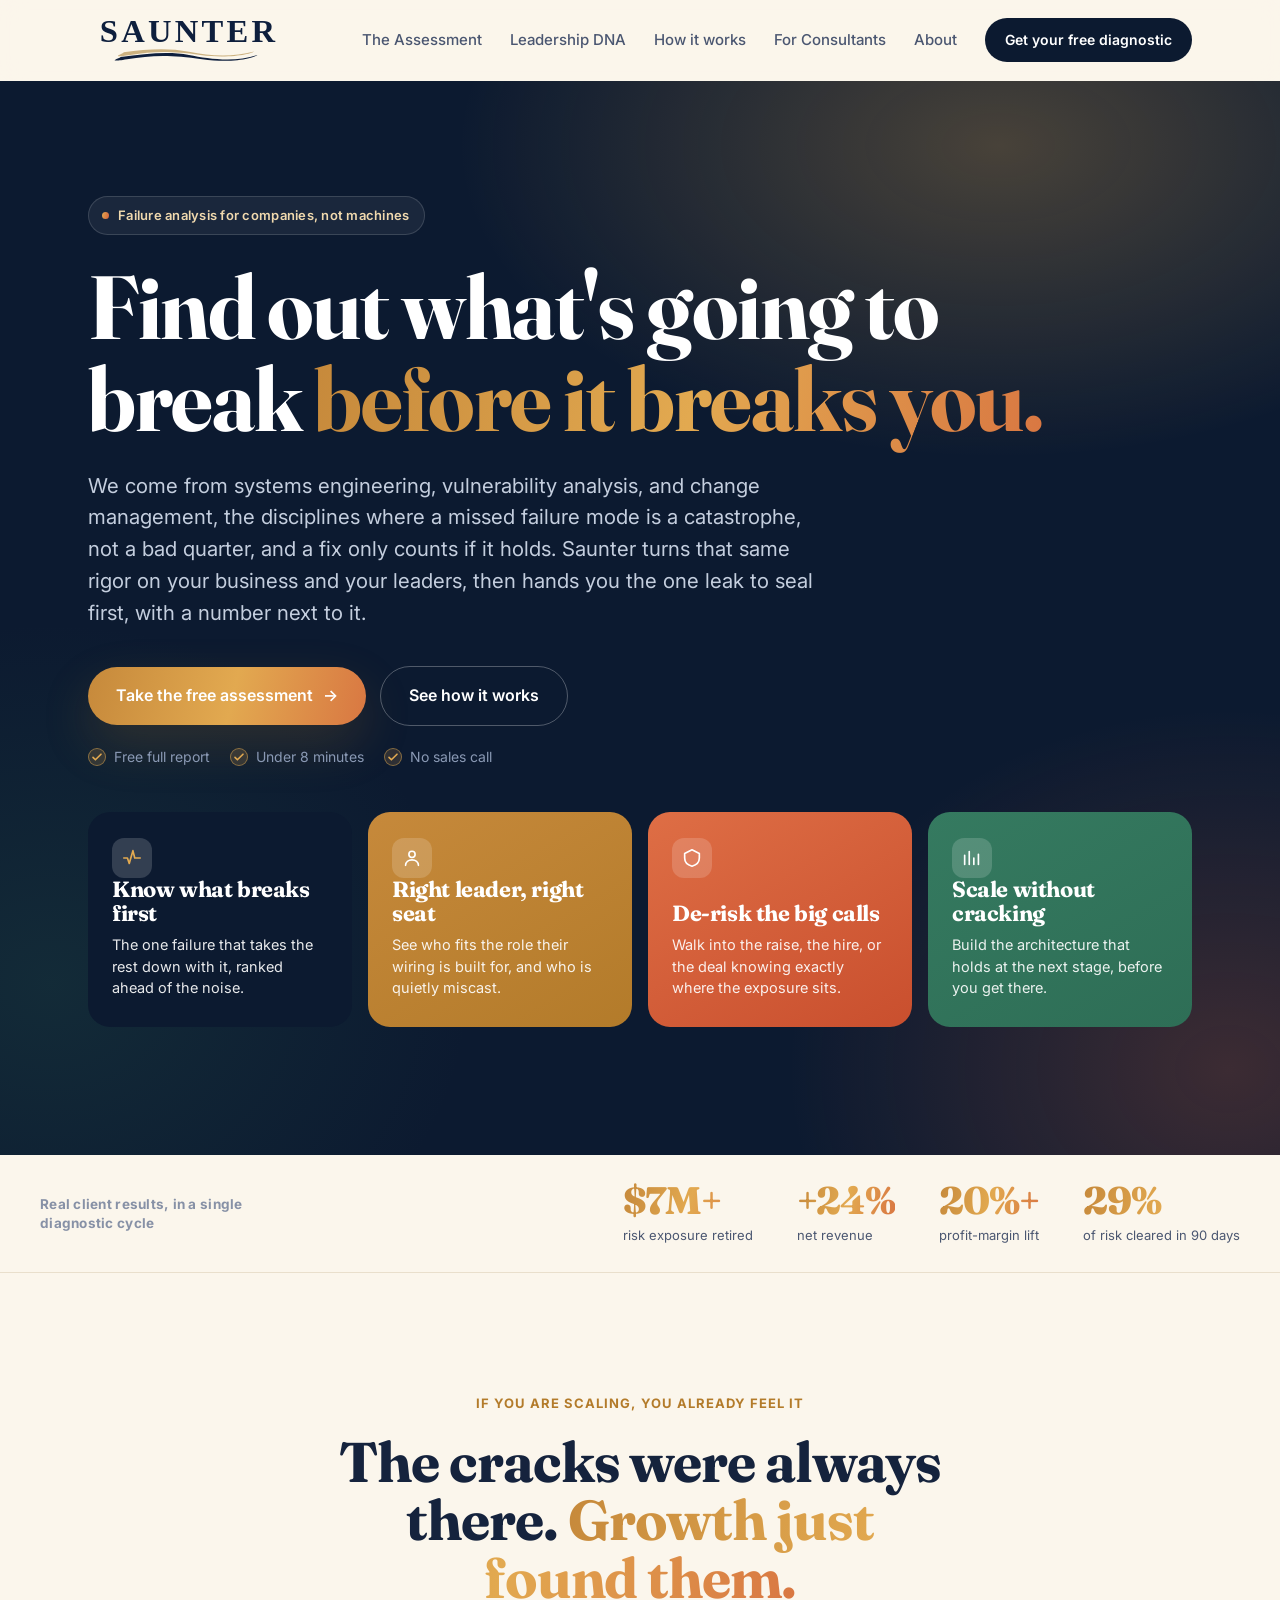
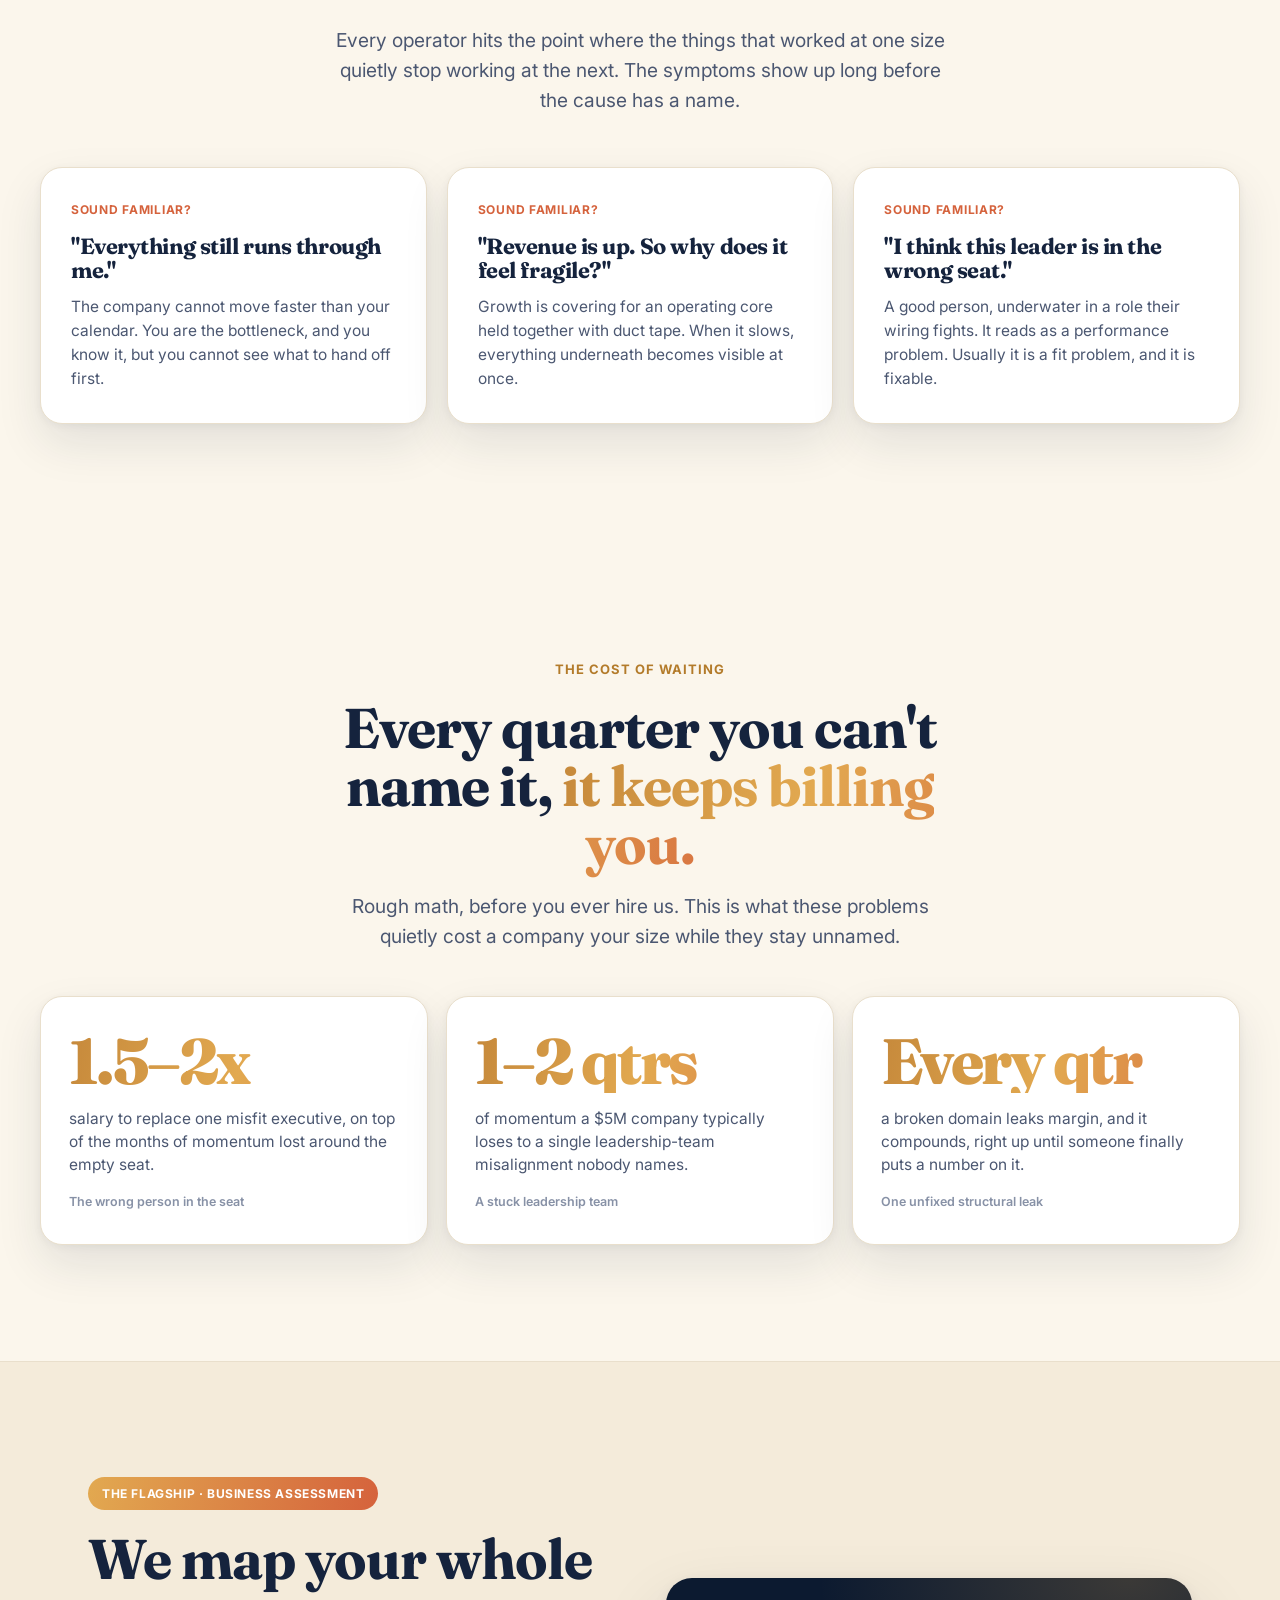
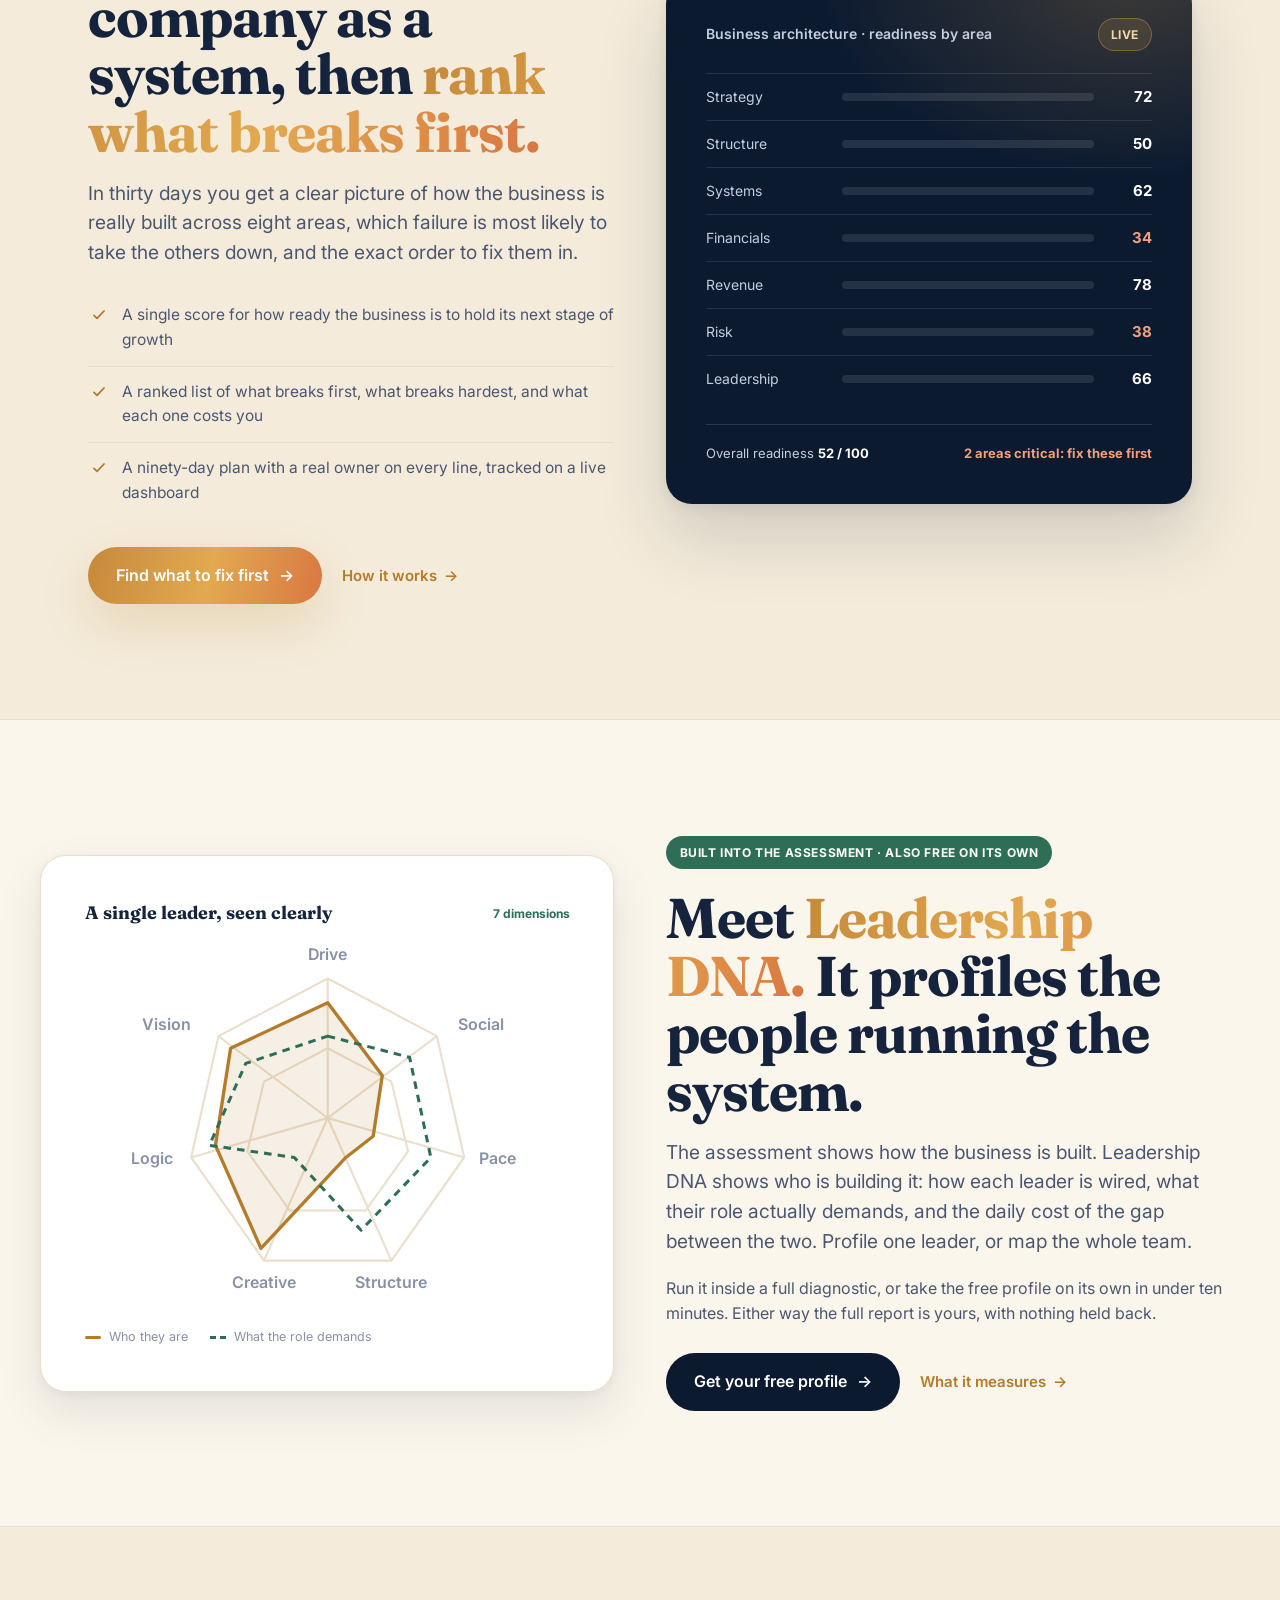
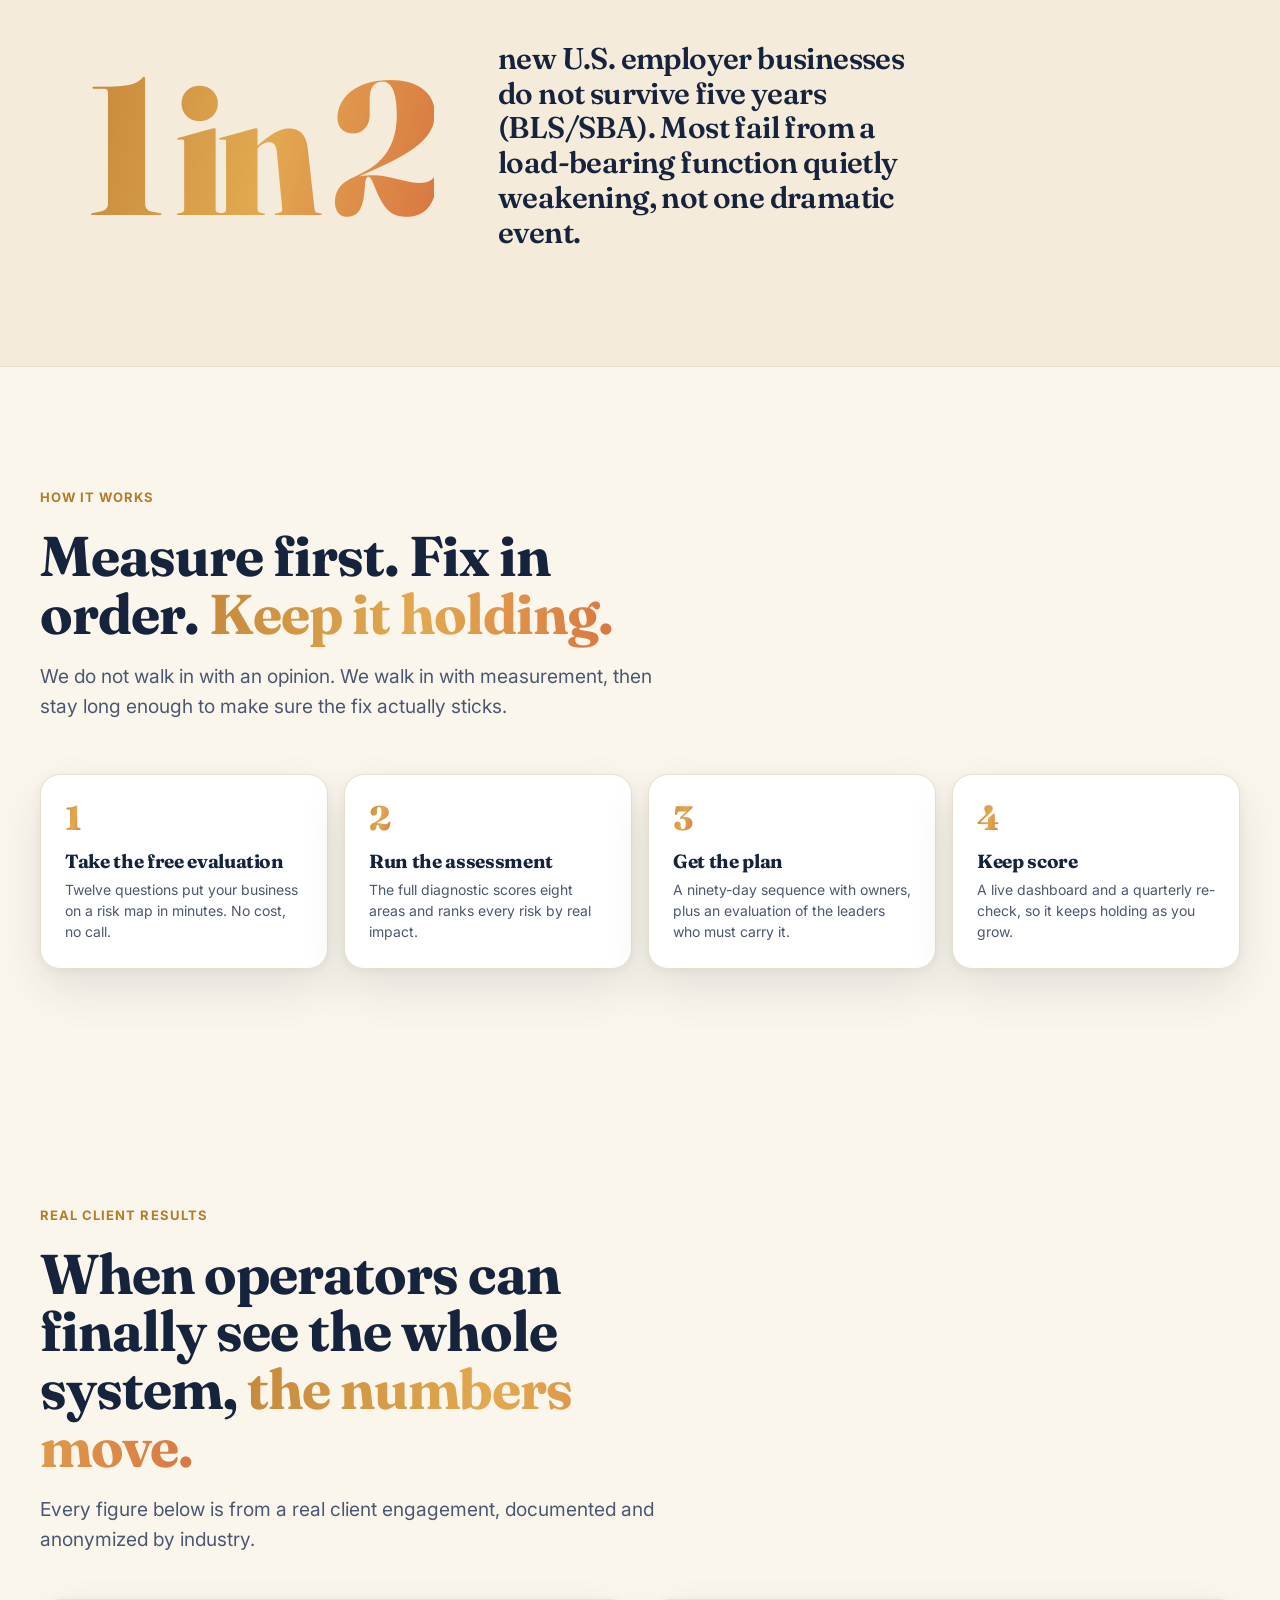
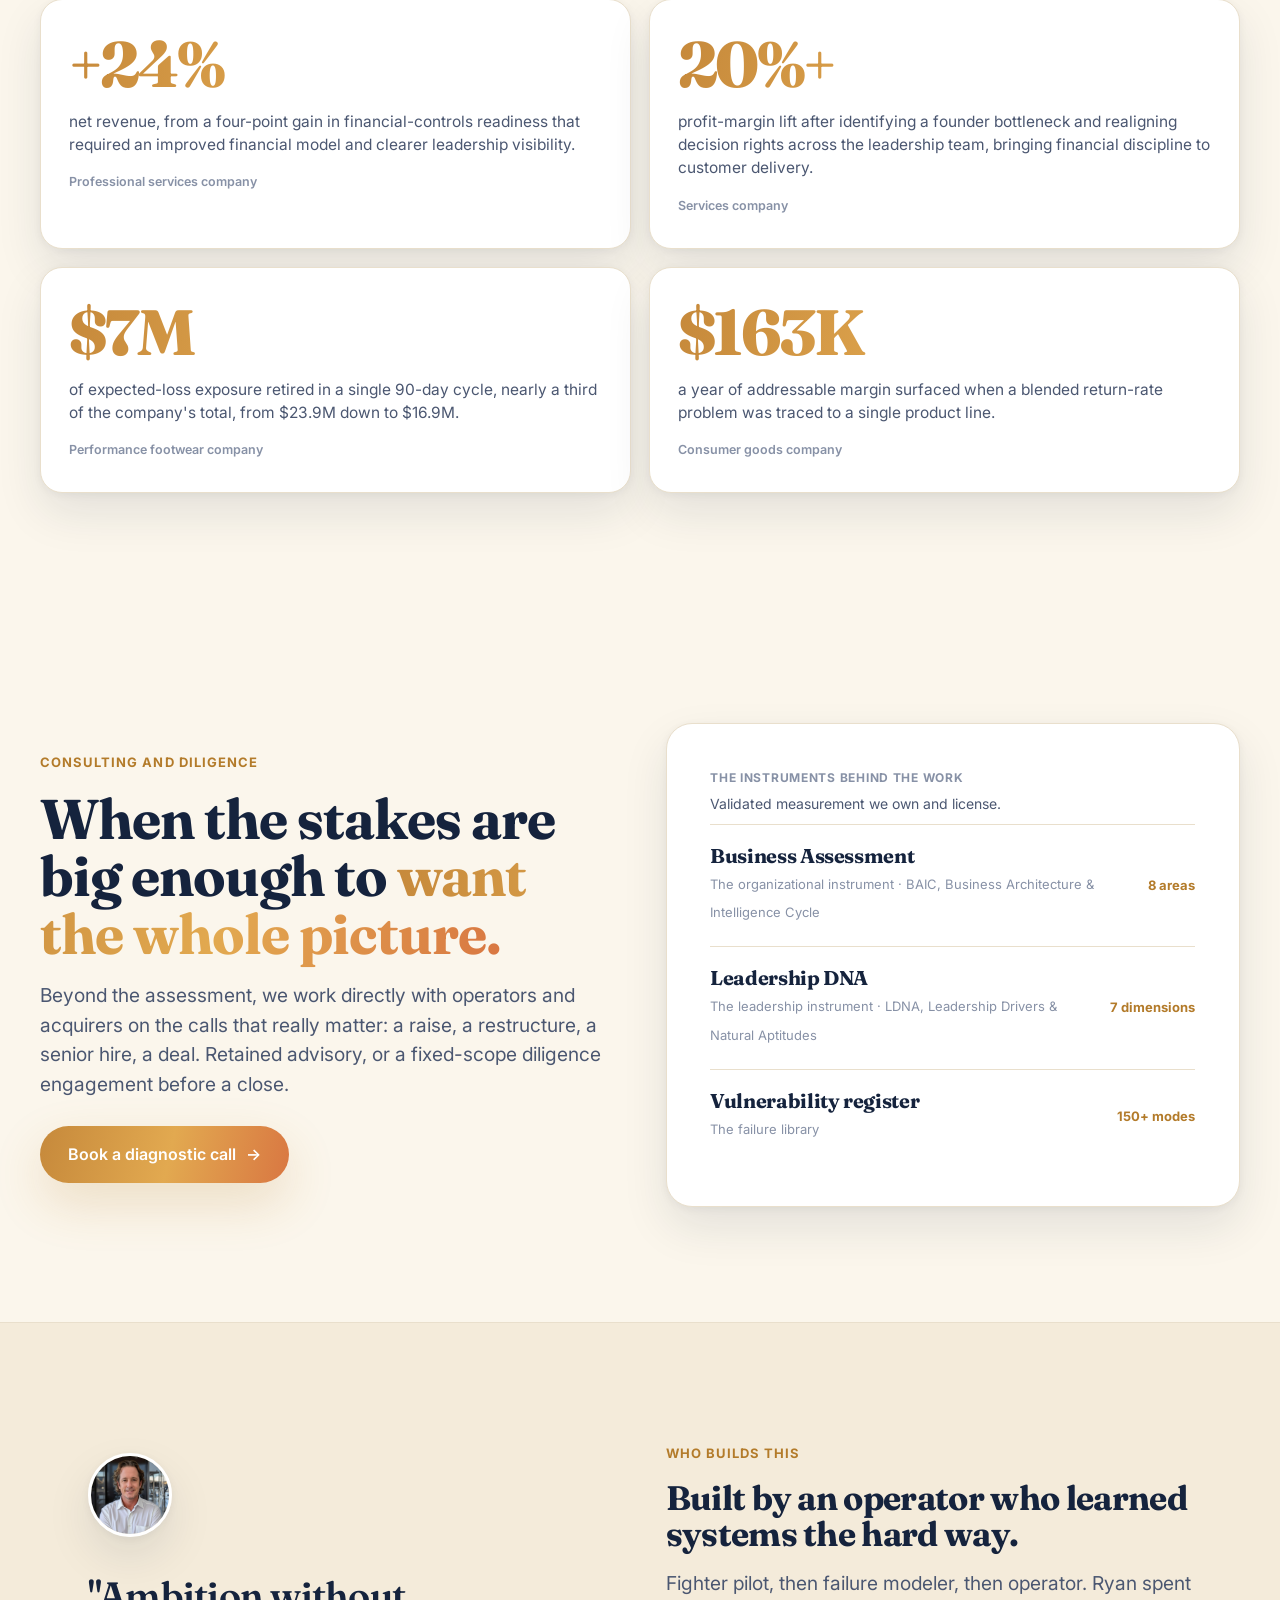
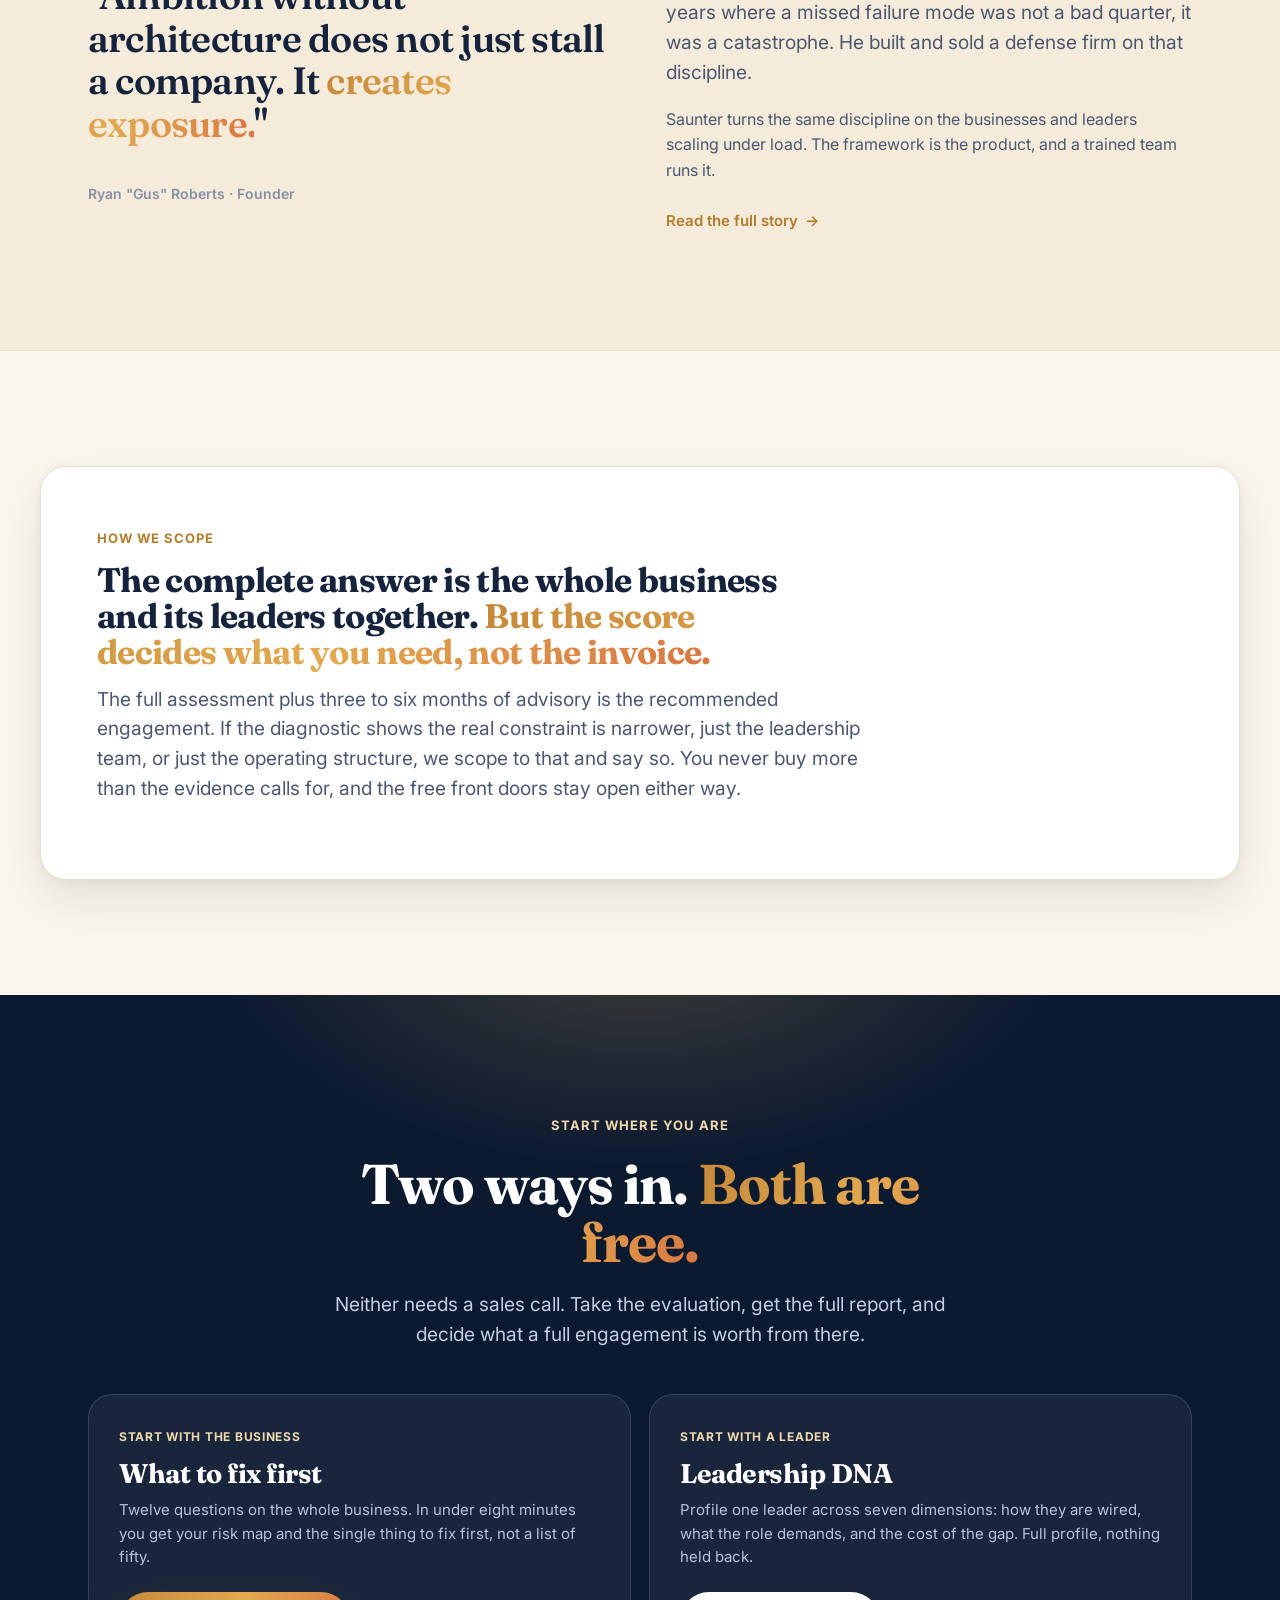
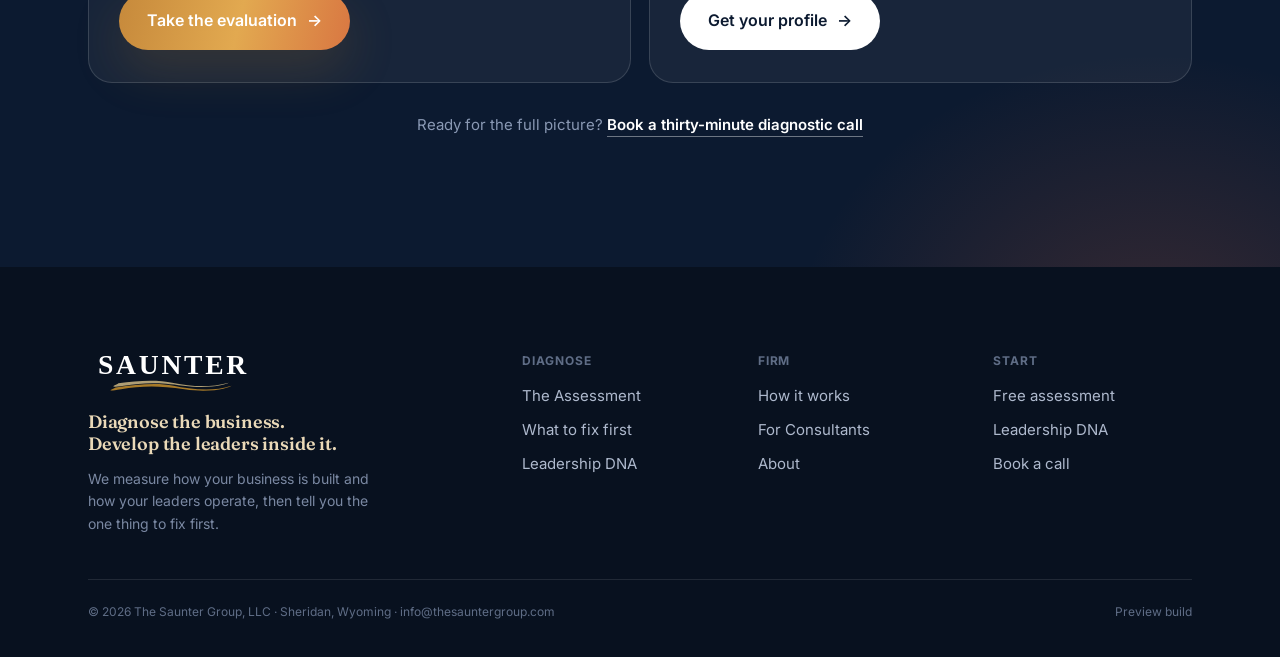
==== index.html @ 6427a723 "Add files via upload" ====
<!DOCTYPE html>
<html lang="en">
<head>
<meta charset="UTF-8" />
<meta name="viewport" content="width=device-width, initial-scale=1" />
<meta name="theme-color" content="#0C1A30" />
<meta name="robots" content="noindex" /><!-- PREVIEW BUILD -->
<title>The Saunter Group — Find what breaks first, before it breaks you</title>
<meta name="description" content="Diagnose the business. Develop the leaders inside it. Saunter measures how your business is built and how your leaders operate, then hands you the one thing to fix first." />
<link rel="icon" type="image/svg+xml" href="assets/saunter-mark.svg" />
<link rel="preconnect" href="https://fonts.googleapis.com">
<link rel="preconnect" href="https://fonts.gstatic.com" crossorigin>
<link href="https://fonts.googleapis.com/css2?family=Fraunces:opsz,wght@9..144,500..900&family=Inter:wght@400;500;600;700&display=swap" rel="stylesheet">
<style>
  :root{
    --cream:#FBF6EC;
    --cream-2:#F4EBDA;
    --card:#FFFFFF;
    --ink:#15233D;         /* headings on light */
    --ink-2:#4B5771;       /* body on light */
    --ink-3:#8791A6;
    --navy:#0C1A30;
    --navy-2:#122544;
    --line:#E9DFCC;
    --brass:#B37B2A;
    --amber:#E2A950;
    --coral:#D5623C;
    --coral-soft:#F6D9CB;
    --sand:#EAD6B4;
    --teal:#2E6E56;
    --teal-soft:#CFE3D6;
    --navy-soft:#D5DCE8;
    --grad:linear-gradient(103deg,#C6893B 0%,#E2A950 52%,#D5623C 120%);
    --grad-warm:linear-gradient(103deg,#E2A950,#D5623C);
    --disp:'Fraunces', Georgia, 'Times New Roman', serif;
    --ui:'Inter', -apple-system, BlinkMacSystemFont, Segoe UI, Roboto, sans-serif;
    --mx:1200px;
    --ease:cubic-bezier(.2,.8,.2,1);
    --shadow:0 2px 8px rgba(21,35,61,.05), 0 20px 46px rgba(21,35,61,.10);
    --shadow-lg:0 4px 14px rgba(21,35,61,.07), 0 34px 70px rgba(21,35,61,.16);
    --shadow-warm:0 20px 50px rgba(179,123,42,.20);
  }
  *{box-sizing:border-box;}
  html{scroll-behavior:smooth;}
  html,body{margin:0;padding:0;background:var(--cream);color:var(--ink);}
  body{font-family:var(--ui);font-size:18px;line-height:1.6;-webkit-font-smoothing:antialiased;text-rendering:optimizeLegibility;overflow-x:hidden;}
  img,svg{display:block;max-width:100%;}
  a{color:inherit;}
  ::selection{background:var(--amber);color:var(--navy);}

  .wrap{max-width:var(--mx);margin:0 auto;padding:0 clamp(20px,5vw,48px);position:relative;}
  section{position:relative;}

  /* ---------- type ---------- */
  h1,h2,h3,h4{margin:0;font-family:var(--disp);font-weight:700;font-optical-sizing:auto;letter-spacing:-.018em;line-height:1.05;color:var(--ink);}
  .display{font-weight:700;letter-spacing:-.016em;line-height:1.03;}
  .h1{font-size:clamp(44px,7vw,92px);}
  .h2{font-size:clamp(32px,4.6vw,56px);letter-spacing:-.018em;line-height:1.03;}
  .h3{font-size:clamp(24px,2.7vw,34px);letter-spacing:-.02em;}
  .grad-text{background:var(--grad);-webkit-background-clip:text;background-clip:text;color:transparent;}
  .lead{font-family:var(--ui);font-size:clamp(18px,1.5vw,22px);line-height:1.55;color:var(--ink-2);font-weight:400;}
  .kick{display:inline-flex;align-items:center;gap:9px;font-family:var(--ui);font-weight:600;font-size:13px;letter-spacing:.02em;color:var(--brass);background:var(--cream-2);border:1px solid var(--line);padding:8px 15px 8px 13px;border-radius:999px;}
  .kick::before{content:"";width:7px;height:7px;border-radius:50%;background:var(--grad-warm);}
  .kick.on-dark{color:#F0D9AE;background:rgba(255,255,255,.06);border-color:rgba(255,255,255,.14);}
  .eyebrow{font-family:var(--ui);font-weight:700;font-size:13px;letter-spacing:.08em;text-transform:uppercase;color:var(--brass);}

  /* ---------- buttons ---------- */
  .btn{display:inline-flex;align-items:center;gap:10px;font-family:var(--ui);font-weight:600;font-size:16px;padding:16px 28px;border-radius:999px;text-decoration:none;border:0;cursor:pointer;transition:transform .22s var(--ease),box-shadow .22s var(--ease),background .22s,color .22s;white-space:nowrap;}
  .btn .arw{transition:transform .22s var(--ease);}
  .btn:hover .arw{transform:translateX(4px);}
  .btn-grad{background:var(--grad);color:#fff;box-shadow:var(--shadow-warm);}
  .btn-grad:hover{transform:translateY(-2px);box-shadow:0 26px 60px rgba(179,123,42,.34);}
  .btn-navy{background:var(--navy);color:#fff;}
  .btn-navy:hover{transform:translateY(-2px);box-shadow:0 20px 44px rgba(12,26,48,.28);}
  .btn-ghost{background:transparent;color:var(--ink);border:1.5px solid var(--line);}
  .btn-ghost:hover{border-color:var(--ink);background:#fff;}
  .btn-ghost.on-dark{color:#fff;border-color:rgba(255,255,255,.28);}
  .btn-ghost.on-dark:hover{background:rgba(255,255,255,.08);border-color:rgba(255,255,255,.5);}
  .btn-white{background:#fff;color:var(--navy);}
  .btn-white:hover{transform:translateY(-2px);box-shadow:0 20px 44px rgba(0,0,0,.24);}
  .tlink{font-family:var(--ui);font-weight:600;font-size:15px;color:var(--brass);text-decoration:none;display:inline-flex;align-items:center;gap:7px;}
  .tlink .arw{transition:transform .2s var(--ease);}
  .tlink:hover .arw{transform:translateX(4px);}

  /* ---------- nav ---------- */
  .nav{position:sticky;top:0;z-index:100;background:rgba(251,246,236,.82);backdrop-filter:saturate(150%) blur(12px);border-bottom:1px solid transparent;transition:border-color .3s,background .3s;}
  .nav.scrolled{border-color:var(--line);background:rgba(251,246,236,.95);}
  .nav-in{max-width:var(--mx);margin:0 auto;padding:14px clamp(20px,5vw,48px);display:flex;align-items:center;gap:26px;}
  .nav-brand{display:flex;align-items:center;flex-shrink:0;text-decoration:none;}
  .nav-brand img{height:52px;width:auto;}
  .nav-links{display:flex;align-items:center;gap:28px;flex:1;justify-content:flex-end;}
  .nav-links a{font-family:var(--ui);font-weight:500;font-size:15px;color:var(--ink-2);text-decoration:none;transition:color .18s;}
  .nav-links a:hover{color:var(--ink);}
  .nav-cta{background:var(--navy);color:#fff!important;padding:11px 20px;border-radius:999px;font-weight:600!important;font-size:14px!important;transition:transform .2s var(--ease),box-shadow .2s;}
  .nav-cta:hover{transform:translateY(-1px);box-shadow:0 10px 22px rgba(12,26,48,.24);}
  .nav-tog{display:none;background:none;border:0;width:44px;height:44px;padding:11px;cursor:pointer;flex-direction:column;justify-content:space-between;margin-left:auto;}
  .nav-tog span{display:block;height:2.5px;border-radius:2px;background:var(--ink);transition:transform .22s,opacity .22s;}
  .nav-tog[aria-expanded="true"] span:nth-child(1){transform:translateY(7.5px) rotate(45deg);}
  .nav-tog[aria-expanded="true"] span:nth-child(2){opacity:0;}
  .nav-tog[aria-expanded="true"] span:nth-child(3){transform:translateY(-7.5px) rotate(-45deg);}
  @media(max-width:860px){
    .nav-tog{display:flex;}
    .nav-links{position:absolute;top:100%;left:12px;right:12px;background:#fff;border:1px solid var(--line);border-radius:20px;box-shadow:var(--shadow);flex-direction:column;align-items:stretch;gap:2px;padding:10px;opacity:0;visibility:hidden;transform:translateY(-8px) scale(.98);transform-origin:top;transition:opacity .2s,transform .26s var(--ease),visibility 0s linear .26s;}
    .nav-links.open{opacity:1;visibility:visible;transform:none;transition:opacity .2s,transform .26s var(--ease);}
    .nav-links a{padding:14px 16px;border-radius:12px;font-size:16px;}
    .nav-links a:hover{background:var(--cream);}
    .nav-cta{text-align:center;margin-top:4px;}
  }

  /* ---------- reveal ---------- */
  .rev{opacity:0;transform:translateY(24px);transition:opacity .7s var(--ease),transform .7s var(--ease);}
  .rev.in{opacity:1;transform:none;}
  .rev.d1{transition-delay:.08s;}.rev.d2{transition-delay:.16s;}.rev.d3{transition-delay:.24s;}.rev.d4{transition-delay:.32s;}
  @media(prefers-reduced-motion:reduce){.rev{opacity:1!important;transform:none!important;}html{scroll-behavior:auto;}}

  /* ---------- HERO ---------- */
  .hero{background:var(--navy);color:#fff;position:relative;overflow:hidden;}
  .hero::before{content:"";position:absolute;inset:0;background:
    radial-gradient(900px 520px at 78% 6%, rgba(226,169,80,.28), transparent 60%),
    radial-gradient(760px 620px at 96% 92%, rgba(213,98,60,.24), transparent 58%),
    radial-gradient(700px 600px at 4% 84%, rgba(46,110,86,.20), transparent 60%);}
  .hero::after{content:"";position:absolute;left:0;right:0;bottom:-1px;height:120px;background:linear-gradient(to bottom, transparent, var(--cream));opacity:.0;}
  .hero-in{position:relative;z-index:2;max-width:var(--mx);margin:0 auto;padding:clamp(64px,9vw,120px) clamp(20px,5vw,48px) clamp(72px,10vw,130px);}
  .hero h1{max-width:17ch;margin:26px 0 0;color:#fff;}
  .hero .lead{color:#C4CEDE;max-width:56ch;margin:24px 0 0;font-size:clamp(18px,1.6vw,23px);}
  .hero-cta{display:flex;gap:14px;flex-wrap:wrap;align-items:center;margin-top:38px;}
  .hero-trust{margin-top:20px;font-size:14px;color:#8A99B4;display:flex;gap:8px 20px;flex-wrap:wrap;}
  .hero-trust span{display:inline-flex;align-items:center;gap:8px;}
  .hero-trust span::before{content:"";width:16px;height:16px;border-radius:50%;background:rgba(226,169,80,.16);border:1px solid rgba(226,169,80,.5);background-image:url("data:image/svg+xml,%3Csvg xmlns='http://www.w3.org/2000/svg' width='16' height='16' viewBox='0 0 16 16'%3E%3Cpath d='M4 8.4l2.4 2.4L12 5.2' stroke='%23E2A950' stroke-width='1.6' fill='none' stroke-linecap='round' stroke-linejoin='round'/%3E%3C/svg%3E");}

  /* ---------- benefit tiles ---------- */
  .tiles{display:grid;grid-template-columns:repeat(4,1fr);gap:16px;margin-top:44px;}
  @media(max-width:900px){.tiles{grid-template-columns:1fr 1fr;}}
  @media(max-width:520px){.tiles{grid-template-columns:1fr;}}
  .tile{border-radius:22px;padding:26px 24px 28px;min-height:210px;display:flex;flex-direction:column;justify-content:space-between;transition:transform .28s var(--ease),box-shadow .28s var(--ease);position:relative;overflow:hidden;}
  .tile:hover{transform:translateY(-5px);box-shadow:var(--shadow-lg);}
  .tile .ic{width:40px;height:40px;border-radius:12px;display:flex;align-items:center;justify-content:center;background:rgba(255,255,255,.16);}
  .tile h4{font-size:22px;line-height:1.08;margin:0 0 8px;color:inherit;}
  .tile p{font-family:var(--ui);font-size:14.5px;line-height:1.5;margin:0;opacity:.9;}
  .tile-navy{background:var(--navy);color:#fff;}
  .tile-brass{background:linear-gradient(150deg,#C6893B,#B37B2A);color:#fff;}
  .tile-coral{background:linear-gradient(150deg,#DE6E45,#C94F2E);color:#fff;}
  .tile-teal{background:linear-gradient(150deg,#357a60,#2E6E56);color:#fff;}
  .tile .ic svg{width:22px;height:22px;}

  /* ---------- section scaffold ---------- */
  .sec{padding:clamp(72px,9vw,132px) 0;}
  .sec-head{max-width:56ch;}
  .sec-head.center{margin:0 auto;text-align:center;}
  .sec-head .h2{margin-top:16px;}
  .sec-head .lead{margin-top:20px;}

  /* problem cards */
  .pain-grid{display:grid;grid-template-columns:repeat(3,1fr);gap:20px;margin-top:52px;}
  @media(max-width:880px){.pain-grid{grid-template-columns:1fr;}}
  .pain{background:var(--card);border:1px solid var(--line);border-radius:22px;padding:32px 30px;box-shadow:var(--shadow);}
  .pain .q{font-family:var(--disp);font-weight:700;font-size:22px;line-height:1.12;color:var(--ink);margin:0 0 12px;letter-spacing:-.02em;}
  .pain p{font-family:var(--ui);font-size:15.5px;color:var(--ink-2);margin:0;line-height:1.55;}
  .pain .tag{font-family:var(--ui);font-weight:700;font-size:12px;letter-spacing:.06em;text-transform:uppercase;color:var(--coral);margin-bottom:14px;display:block;}

  /* solution split */
  .split{display:grid;grid-template-columns:1fr 1fr;gap:clamp(24px,4vw,56px);align-items:center;}
  @media(max-width:880px){.split{grid-template-columns:1fr;gap:32px;}}
  .prod-card{background:var(--card);border:1px solid var(--line);border-radius:26px;padding:clamp(28px,3.4vw,44px);box-shadow:var(--shadow);}
  .prod-badge{display:inline-flex;align-items:center;gap:8px;font-family:var(--ui);font-weight:700;font-size:12px;letter-spacing:.05em;text-transform:uppercase;color:#fff;background:var(--grad-warm);padding:7px 14px;border-radius:999px;margin-bottom:20px;}
  .prod-badge.nested{background:var(--teal);}
  .prod-list{list-style:none;padding:0;margin:22px 0 28px;}
  .prod-list li{font-family:var(--ui);font-size:15.5px;color:var(--ink-2);padding:13px 0;border-top:1px solid var(--line);display:flex;gap:12px;align-items:flex-start;}
  .prod-list li:first-child{border-top:0;}
  .prod-list li::before{content:"";flex-shrink:0;width:22px;height:22px;border-radius:7px;margin-top:1px;background:var(--cream-2);background-image:url("data:image/svg+xml,%3Csvg xmlns='http://www.w3.org/2000/svg' width='22' height='22' viewBox='0 0 22 22'%3E%3Cpath d='M6 11.4l3 3L16 7' stroke='%23B37B2A' stroke-width='1.8' fill='none' stroke-linecap='round' stroke-linejoin='round'/%3E%3C/svg%3E");background-repeat:no-repeat;background-position:center;}

  /* big number panel */
  .figpanel{background:var(--navy);border-radius:26px;padding:clamp(28px,3.4vw,40px);color:#fff;box-shadow:var(--shadow-lg);position:relative;overflow:hidden;}
  .figpanel::before{content:"";position:absolute;inset:0;background:radial-gradient(500px 320px at 88% 0%, rgba(226,169,80,.22), transparent 62%);}
  .figpanel .fh{position:relative;display:flex;justify-content:space-between;align-items:center;margin-bottom:22px;}
  .figpanel .fh .t{font-family:var(--ui);font-weight:600;font-size:14px;color:#C4CEDE;}
  .figpanel .fh .b{font-family:var(--ui);font-weight:700;font-size:12px;letter-spacing:.05em;text-transform:uppercase;color:#F0D9AE;background:rgba(226,169,80,.14);border:1px solid rgba(226,169,80,.34);padding:6px 12px;border-radius:999px;}
  .drow{position:relative;display:grid;grid-template-columns:120px 1fr 42px;align-items:center;gap:16px;padding:11px 0;border-top:1px solid rgba(255,255,255,.10);}
  .drow:first-of-type{border-top:0;}
  .drow .dn{font-family:var(--ui);font-size:14px;color:#C4CEDE;}
  .drow .dt{height:8px;border-radius:99px;background:rgba(255,255,255,.10);overflow:hidden;}
  .drow .df{height:100%;width:0;border-radius:99px;background:var(--grad-warm);transition:width 1.1s var(--ease);}
  .drow .df.crit{background:linear-gradient(90deg,#E0623A,#D5623C);}
  .drow .dv{font-family:var(--ui);font-weight:700;font-size:15px;text-align:right;}
  .drow .dv.crit{color:#F0A07E;}

  /* stat band */
  .statband{background:var(--cream-2);border-top:1px solid var(--line);border-bottom:1px solid var(--line);}
  .statgrid{display:grid;grid-template-columns:auto 1fr;gap:clamp(24px,5vw,64px);align-items:center;}
  @media(max-width:760px){.statgrid{grid-template-columns:1fr;gap:16px;}}
  .statnum{font-family:var(--disp);font-weight:800;font-size:clamp(88px,15vw,190px);line-height:.86;letter-spacing:-.05em;background:var(--grad);-webkit-background-clip:text;background-clip:text;color:transparent;}
  .statctx{font-family:var(--disp);font-weight:600;font-size:clamp(21px,2.5vw,30px);line-height:1.16;color:var(--ink);letter-spacing:-.02em;max-width:22ch;}

  /* proof strip (lead with proof) */
  .proofbar{background:var(--cream);border-bottom:1px solid var(--line);}
  .proofbar-in{display:flex;align-items:center;justify-content:space-between;gap:28px 44px;flex-wrap:wrap;padding:26px 0;}
  .proofbar .lbl{font-family:var(--ui);font-weight:700;font-size:13.5px;letter-spacing:.02em;color:var(--ink-3);max-width:24ch;line-height:1.4;}
  .proofbar .nums{display:flex;gap:30px 44px;flex-wrap:wrap;}
  .pstat{display:flex;flex-direction:column;}
  .pstat b{font-family:var(--disp);font-weight:800;font-size:clamp(28px,3vw,40px);letter-spacing:-.03em;line-height:1;background:var(--grad);-webkit-background-clip:text;background-clip:text;color:transparent;}
  .pstat span{font-family:var(--ui);font-size:13px;color:var(--ink-2);margin-top:6px;}

  /* results / proof section */
  .result-grid{display:grid;grid-template-columns:repeat(3,1fr);gap:18px;margin-top:44px;}
  @media(max-width:820px){.result-grid{grid-template-columns:1fr;}}
  .result-grid.g2{grid-template-columns:repeat(2,1fr);}
  @media(max-width:820px){.result-grid.g2{grid-template-columns:1fr;}}
  .result{background:var(--card);border:1px solid var(--line);border-radius:22px;padding:32px 28px;box-shadow:var(--shadow);}
  .result b{display:block;font-family:var(--disp);font-weight:800;font-size:clamp(42px,5.4vw,64px);letter-spacing:-.04em;line-height:1;background:var(--grad);-webkit-background-clip:text;background-clip:text;color:transparent;}
  .result p{font-family:var(--ui);font-size:15.5px;color:var(--ink-2);margin:14px 0 0;line-height:1.5;}
  .result .src{display:block;font-family:var(--ui);font-weight:600;font-size:12.5px;color:var(--ink-3);margin-top:16px;}
  .tstmnl{margin-top:18px;background:var(--navy);color:#fff;border-radius:26px;padding:clamp(30px,4vw,52px);position:relative;overflow:hidden;}
  .tstmnl::before{content:"";position:absolute;inset:0;background:radial-gradient(560px 340px at 90% 0%, rgba(226,169,80,.20), transparent 62%);}
  .tstmnl q{position:relative;font-family:var(--disp);font-weight:600;font-size:clamp(22px,2.9vw,34px);line-height:1.24;letter-spacing:-.02em;quotes:none;display:block;color:#fff;}
  .tstmnl .who{position:relative;font-family:var(--ui);font-size:14.5px;color:#C4CEDE;margin-top:22px;display:block;}
  .ph-note{display:inline-flex;align-items:center;gap:8px;font-family:var(--ui);font-weight:600;font-size:12px;color:var(--coral);background:var(--coral-soft);border-radius:999px;padding:6px 13px;margin-top:14px;}

  /* method steps */
  .steps{display:grid;grid-template-columns:repeat(4,1fr);gap:16px;margin-top:52px;}
  @media(max-width:880px){.steps{grid-template-columns:1fr 1fr;}}
  @media(max-width:520px){.steps{grid-template-columns:1fr;}}
  .step{background:var(--card);border:1px solid var(--line);border-radius:20px;padding:26px 24px;box-shadow:var(--shadow);}
  .step .sn{font-family:var(--disp);font-weight:800;font-size:34px;background:var(--grad);-webkit-background-clip:text;background-clip:text;color:transparent;line-height:1;}
  .step h4{font-size:19px;margin:14px 0 7px;}
  .step p{font-family:var(--ui);font-size:14px;color:var(--ink-2);margin:0;line-height:1.5;}

  /* proof */
  .proof{background:var(--navy);color:#fff;}
  .proof .h2{color:#fff;}
  .proof .lead{color:#C4CEDE;}
  .proof-card{background:rgba(255,255,255,.05);border:1px solid rgba(255,255,255,.12);border-radius:24px;padding:clamp(28px,3.4vw,40px);}
  .logos{display:flex;flex-wrap:wrap;gap:24px 34px;align-items:center;margin-top:36px;}
  .logos img{height:30px;width:auto;opacity:.65;filter:brightness(0) invert(1);transition:opacity .25s;}
  .logos a:hover img{opacity:1;}

  /* instruments */
  .insrow{display:grid;grid-template-columns:1fr auto;gap:16px;align-items:center;padding:20px 0;border-top:1px solid var(--line);}
  .insrow:first-child{border-top:0;}
  .insrow h4{font-size:20px;margin:0 0 3px;}
  .insrow .m{font-family:var(--ui);font-size:13px;color:var(--ink-3);}
  .insrow .r{font-family:var(--ui);font-weight:700;font-size:13px;color:var(--brass);white-space:nowrap;}

  /* about */
  .about-portrait{width:84px;height:84px;border-radius:50%;overflow:hidden;border:3px solid #fff;box-shadow:var(--shadow);margin-bottom:20px;}
  .about-portrait img{width:100%;height:100%;object-fit:cover;}
  .about-quote{font-family:var(--disp);font-weight:600;font-size:clamp(24px,3.2vw,38px);line-height:1.12;letter-spacing:-.02em;color:var(--ink);}

  /* closing cta */
  .close{background:var(--navy);color:#fff;position:relative;overflow:hidden;}
  .close::before{content:"";position:absolute;inset:0;background:radial-gradient(700px 420px at 50% -10%, rgba(226,169,80,.26), transparent 62%),radial-gradient(600px 500px at 90% 110%, rgba(213,98,60,.22), transparent 60%);}
  .close .h2{color:#fff;}
  .doors{display:grid;grid-template-columns:1fr 1fr;gap:18px;margin-top:44px;}
  @media(max-width:760px){.doors{grid-template-columns:1fr;}}
  .door{background:rgba(255,255,255,.05);border:1px solid rgba(255,255,255,.14);border-radius:24px;padding:32px 30px;display:flex;flex-direction:column;transition:transform .26s var(--ease),background .26s;}
  .door:hover{transform:translateY(-4px);background:rgba(255,255,255,.08);}
  .door .dk{font-family:var(--ui);font-weight:700;font-size:12px;letter-spacing:.06em;text-transform:uppercase;color:#F0D9AE;margin-bottom:14px;}
  .door h3{font-size:27px;color:#fff;margin:0 0 10px;}
  .door p{font-family:var(--ui);font-size:15px;color:#B9C4D6;line-height:1.55;margin:0 0 24px;flex:1;}

  /* footer */
  footer{background:#08111F;color:#8A99B4;padding:clamp(56px,7vw,84px) 0 36px;}
  .foot-grid{display:grid;grid-template-columns:2fr 1fr 1fr 1fr;gap:36px;}
  @media(max-width:760px){.foot-grid{grid-template-columns:1fr 1fr;gap:28px;}}
  .foot-brand img{height:44px;margin-bottom:16px;}
  .foot-brand .foot-tag{font-family:var(--disp);font-weight:600;font-size:18px;line-height:1.25;letter-spacing:-.01em;color:#EAD9B8;max-width:22ch;margin:0 0 12px;}
  .foot-brand p{font-family:var(--ui);font-size:14px;color:#7A88A2;max-width:32ch;line-height:1.6;margin:0;}
  .foot-col h5{font-family:var(--ui);font-weight:700;font-size:12px;letter-spacing:.08em;text-transform:uppercase;color:#5f6d86;margin:0 0 14px;}
  .foot-col a{display:block;font-family:var(--ui);font-size:15px;color:#AEB9CD;text-decoration:none;margin-bottom:10px;}
  .foot-col a:hover{color:#fff;}
  .foot-bot{margin-top:44px;padding-top:22px;border-top:1px solid rgba(255,255,255,.10);display:flex;justify-content:space-between;gap:14px;flex-wrap:wrap;font-family:var(--ui);font-size:12px;color:#5f6d86;}
</style>
</head>
<body>

<nav class="nav" id="nav">
  <div class="nav-in">
    <a href="index.html" class="nav-brand" aria-label="The Saunter Group"><img src="assets/saunter-logo.svg" alt="The Saunter Group" /></a>
    <button class="nav-tog" aria-label="Menu" aria-expanded="false" aria-controls="navlinks"><span></span><span></span><span></span></button>
    <div class="nav-links" id="navlinks">
      <a href="assessment/">The Assessment</a>
      <a href="leadership-dna/">Leadership DNA</a>
      <a href="method/">How it works</a>
      <a href="consulting/">For Consultants</a>
      <a href="about/">About</a>
      <a href="#start" class="nav-cta">Get your free diagnostic</a>
    </div>
  </div>
</nav>

<!-- ================= HERO ================= -->
<section class="hero">
  <div class="hero-in">
    <span class="kick on-dark rev">Failure analysis for companies, not machines</span>
    <h1 class="display h1 rev d1">Find out what's going to break <span class="grad-text">before it breaks you.</span></h1>
    <p class="lead rev d2">We come from systems engineering, vulnerability analysis, and change management, the disciplines where a missed failure mode is a catastrophe, not a bad quarter, and a fix only counts if it holds. Saunter turns that same rigor on your business and your leaders, then hands you the one leak to seal first, with a number next to it.</p>
    <div class="hero-cta rev d3">
      <a href="#start" class="btn btn-grad">Take the free assessment <span class="arw">→</span></a>
      <a href="#method" class="btn btn-ghost on-dark">See how it works</a>
    </div>
    <div class="hero-trust rev d3">
      <span>Free full report</span>
      <span>Under 8 minutes</span>
      <span>No sales call</span>
    </div>

    <div class="tiles rev d2">
      <div class="tile tile-navy">
        <div class="ic"><svg viewBox="0 0 24 24" fill="none"><path d="M3 12h4l2 6 4-14 2 8h6" stroke="#E2A950" stroke-width="1.8" stroke-linecap="round" stroke-linejoin="round"/></svg></div>
        <div><h4>Know what breaks first</h4><p>The one failure that takes the rest down with it, ranked ahead of the noise.</p></div>
      </div>
      <div class="tile tile-brass">
        <div class="ic"><svg viewBox="0 0 24 24" fill="none"><circle cx="12" cy="8" r="3.4" stroke="#fff" stroke-width="1.8"/><path d="M5 20c0-3.6 3.1-6 7-6s7 2.4 7 6" stroke="#fff" stroke-width="1.8" stroke-linecap="round"/></svg></div>
        <div><h4>Right leader, right seat</h4><p>See who fits the role their wiring is built for, and who is quietly miscast.</p></div>
      </div>
      <div class="tile tile-coral">
        <div class="ic"><svg viewBox="0 0 24 24" fill="none"><path d="M12 3l8 4v5c0 4.4-3.2 7.6-8 9-4.8-1.4-8-4.6-8-9V7l8-4z" stroke="#fff" stroke-width="1.8" stroke-linejoin="round"/></svg></div>
        <div><h4>De-risk the big calls</h4><p>Walk into the raise, the hire, or the deal knowing exactly where the exposure sits.</p></div>
      </div>
      <div class="tile tile-teal">
        <div class="ic"><svg viewBox="0 0 24 24" fill="none"><path d="M4 19V9m5 10V5m5 14v-7m5 7V8" stroke="#fff" stroke-width="1.8" stroke-linecap="round"/></svg></div>
        <div><h4>Scale without cracking</h4><p>Build the architecture that holds at the next stage, before you get there.</p></div>
      </div>
    </div>
  </div>
</section>

<!-- ================= PROOF STRIP (lead with proof) ================= -->
<section class="proofbar">
  <div class="wrap proofbar-in">
    <span class="lbl rev">Real client results, in a single diagnostic cycle</span>
    <div class="nums rev d1">
      <span class="pstat"><b>$7M+</b><span>risk exposure retired</span></span>
      <span class="pstat"><b>+24%</b><span>net revenue</span></span>
      <span class="pstat"><b>20%+</b><span>profit-margin lift</span></span>
      <span class="pstat"><b>29%</b><span>of risk cleared in 90 days</span></span>
    </div>
  </div>
</section>

<!-- ================= PROBLEM ================= -->
<section class="sec wrap">
  <div class="sec-head center rev">
    <span class="eyebrow">If you are scaling, you already feel it</span>
    <h2 class="h2">The cracks were always there. <span class="grad-text">Growth just found them.</span></h2>
    <p class="lead" style="margin-left:auto;margin-right:auto;">Every operator hits the point where the things that worked at one size quietly stop working at the next. The symptoms show up long before the cause has a name.</p>
  </div>
  <div class="pain-grid">
    <div class="pain rev d1">
      <span class="tag">Sound familiar?</span>
      <p class="q">"Everything still runs through me."</p>
      <p>The company cannot move faster than your calendar. You are the bottleneck, and you know it, but you cannot see what to hand off first.</p>
    </div>
    <div class="pain rev d2">
      <span class="tag">Sound familiar?</span>
      <p class="q">"Revenue is up. So why does it feel fragile?"</p>
      <p>Growth is covering for an operating core held together with duct tape. When it slows, everything underneath becomes visible at once.</p>
    </div>
    <div class="pain rev d3">
      <span class="tag">Sound familiar?</span>
      <p class="q">"I think this leader is in the wrong seat."</p>
      <p>A good person, underwater in a role their wiring fights. It reads as a performance problem. Usually it is a fit problem, and it is fixable.</p>
    </div>
  </div>
</section>

<!-- ================= COST OF WAITING ================= -->
<section class="sec wrap">
  <div class="sec-head center rev">
    <span class="eyebrow">The cost of waiting</span>
    <h2 class="h2">Every quarter you can't name it, <span class="grad-text">it keeps billing you.</span></h2>
    <p class="lead" style="margin-left:auto;margin-right:auto;">Rough math, before you ever hire us. This is what these problems quietly cost a company your size while they stay unnamed.</p>
  </div>
  <div class="result-grid">
    <div class="result rev d1"><b>1.5&ndash;2x</b><p>salary to replace one misfit executive, on top of the months of momentum lost around the empty seat.</p><span class="src">The wrong person in the seat</span></div>
    <div class="result rev d2"><b>1&ndash;2 qtrs</b><p>of momentum a $5M company typically loses to a single leadership-team misalignment nobody names.</p><span class="src">A stuck leadership team</span></div>
    <div class="result rev d3"><b>Every qtr</b><p>a broken domain leaks margin, and it compounds, right up until someone finally puts a number on it.</p><span class="src">One unfixed structural leak</span></div>
  </div>
</section>

<!-- ================= ASSESSMENT (flagship) ================= -->
<section id="assessment" class="sec statband">
  <div class="wrap">
    <div class="split">
      <div class="rev">
        <span class="prod-badge">The flagship · Business Assessment</span>
        <h2 class="h2">We map your whole company as a system, then <span class="grad-text">rank what breaks first.</span></h2>
        <p class="lead" style="margin-top:18px;">In thirty days you get a clear picture of how the business is really built across eight areas, which failure is most likely to take the others down, and the exact order to fix them in.</p>
        <ul class="prod-list">
          <li>A single score for how ready the business is to hold its next stage of growth</li>
          <li>A ranked list of what breaks first, what breaks hardest, and what each one costs you</li>
          <li>A ninety-day plan with a real owner on every line, tracked on a live dashboard</li>
        </ul>
        <div style="display:flex;gap:20px;align-items:center;flex-wrap:wrap;">
          <a href="#start" class="btn btn-grad">Find what to fix first <span class="arw">→</span></a>
          <a href="#consulting" class="tlink">How it works <span class="arw">→</span></a>
        </div>
      </div>
      <div class="rev d1">
        <div class="figpanel" data-fig>
          <div class="fh"><span class="t">Business architecture · readiness by area</span><span class="b">Live</span></div>
          <div class="drow"><span class="dn">Strategy</span><span class="dt"><span class="df" data-w="72"></span></span><span class="dv">72</span></div>
          <div class="drow"><span class="dn">Structure</span><span class="dt"><span class="df" data-w="50"></span></span><span class="dv">50</span></div>
          <div class="drow"><span class="dn">Systems</span><span class="dt"><span class="df" data-w="62"></span></span><span class="dv">62</span></div>
          <div class="drow"><span class="dn">Financials</span><span class="dt"><span class="df crit" data-w="34"></span></span><span class="dv crit">34</span></div>
          <div class="drow"><span class="dn">Revenue</span><span class="dt"><span class="df" data-w="78"></span></span><span class="dv">78</span></div>
          <div class="drow"><span class="dn">Risk</span><span class="dt"><span class="df crit" data-w="38"></span></span><span class="dv crit">38</span></div>
          <div class="drow"><span class="dn">Leadership</span><span class="dt"><span class="df" data-w="66"></span></span><span class="dv">66</span></div>
          <div style="position:relative;display:flex;justify-content:space-between;align-items:center;margin-top:22px;padding-top:18px;border-top:1px solid rgba(255,255,255,.12);">
            <span style="font-family:var(--ui);font-size:13px;color:#C4CEDE;">Overall readiness <b style="color:#fff;">52 / 100</b></span>
            <span style="font-family:var(--ui);font-weight:700;font-size:13px;color:#F0A07E;">2 areas critical: fix these first</span>
          </div>
        </div>
      </div>
    </div>
  </div>
</section>

<!-- ================= LEADERSHIP DNA (nested) ================= -->
<section id="leadership" class="sec wrap">
  <div class="split">
    <div class="rev">
      <div class="prod-card">
        <div style="display:flex;justify-content:space-between;align-items:center;margin-bottom:8px;">
          <span style="font-family:var(--disp);font-weight:700;font-size:18px;color:var(--ink);">A single leader, seen clearly</span>
          <span style="font-family:var(--ui);font-weight:700;font-size:12px;color:var(--teal);">7 dimensions</span>
        </div>
        <svg viewBox="0 0 320 250" xmlns="http://www.w3.org/2000/svg" style="width:100%;height:auto;">
          <g stroke="#E9DFCC" stroke-width="1.4" fill="none">
            <polygon points="160,28 232,66 250,146 202,214 118,214 70,146 88,66"/>
            <polygon points="160,74 202,96 213,142 185,181 135,181 107,142 118,96"/>
            <line x1="160" y1="120" x2="160" y2="28"/><line x1="160" y1="120" x2="232" y2="66"/><line x1="160" y1="120" x2="250" y2="146"/><line x1="160" y1="120" x2="202" y2="214"/><line x1="160" y1="120" x2="118" y2="214"/><line x1="160" y1="120" x2="70" y2="146"/><line x1="160" y1="120" x2="88" y2="66"/>
          </g>
          <polygon points="160,44 196,92 190,132 172,146 116,206 86,138 96,74" fill="rgba(179,123,42,0.12)" stroke="#B37B2A" stroke-width="2.2" stroke-linejoin="round"/>
          <polygon points="160,66 214,80 228,146 182,194 138,146 82,138 106,84" fill="none" stroke="#2E6E56" stroke-width="2" stroke-dasharray="5 4" stroke-linejoin="round"/>
          <g font-family="Inter,sans-serif" font-size="10.5" font-weight="600" fill="#8791A6">
            <text x="160" y="16" text-anchor="middle">Drive</text><text x="246" y="62" text-anchor="start">Social</text><text x="260" y="150" text-anchor="start">Pace</text><text x="202" y="232" text-anchor="middle">Structure</text><text x="118" y="232" text-anchor="middle">Creative</text><text x="58" y="150" text-anchor="end">Logic</text><text x="70" y="62" text-anchor="end">Vision</text>
          </g>
        </svg>
        <div style="display:flex;gap:22px;margin-top:12px;font-family:var(--ui);font-size:12.5px;color:var(--ink-3);">
          <span style="display:inline-flex;align-items:center;gap:8px;"><i style="width:16px;height:3px;background:#B37B2A;border-radius:2px;display:inline-block;"></i>Who they are</span>
          <span style="display:inline-flex;align-items:center;gap:8px;"><i style="width:16px;height:0;border-top:3px dashed #2E6E56;display:inline-block;"></i>What the role demands</span>
        </div>
      </div>
    </div>
    <div class="rev d1">
      <span class="prod-badge nested">Built into the assessment · also free on its own</span>
      <h2 class="h2">Meet <span class="grad-text">Leadership DNA.</span> It profiles the people running the system.</h2>
      <p class="lead" style="margin-top:18px;">The assessment shows how the business is built. Leadership DNA shows who is building it: how each leader is wired, what their role actually demands, and the daily cost of the gap between the two. Profile one leader, or map the whole team.</p>
      <p style="font-family:var(--ui);font-size:16px;color:var(--ink-2);line-height:1.6;margin-top:14px;">Run it inside a full diagnostic, or take the free profile on its own in under ten minutes. Either way the full report is yours, with nothing held back.</p>
      <div style="display:flex;gap:20px;align-items:center;flex-wrap:wrap;margin-top:26px;">
        <a href="#start" class="btn btn-navy">Get your free profile <span class="arw">→</span></a>
        <a href="#consulting" class="tlink">What it measures <span class="arw">→</span></a>
      </div>
    </div>
  </div>
</section>

<!-- ================= STAT ================= -->
<section class="sec statband">
  <div class="wrap statgrid">
    <div class="statnum rev">1 in 2</div>
    <div class="statctx rev d1">new U.S. employer businesses do not survive five years (BLS/SBA). Most fail from a load-bearing function quietly weakening, not one dramatic event.</div>
  </div>
</section>

<!-- ================= METHOD ================= -->
<section id="method" class="sec wrap">
  <div class="sec-head rev">
    <span class="eyebrow">How it works</span>
    <h2 class="h2">Measure first. Fix in order. <span class="grad-text">Keep it holding.</span></h2>
    <p class="lead">We do not walk in with an opinion. We walk in with measurement, then stay long enough to make sure the fix actually sticks.</p>
  </div>
  <div class="steps">
    <div class="step rev d1"><span class="sn">1</span><h4>Take the free evaluation</h4><p>Twelve questions put your business on a risk map in minutes. No cost, no call.</p></div>
    <div class="step rev d2"><span class="sn">2</span><h4>Run the assessment</h4><p>The full diagnostic scores eight areas and ranks every risk by real impact.</p></div>
    <div class="step rev d3"><span class="sn">3</span><h4>Get the plan</h4><p>A ninety-day sequence with owners, plus an evaluation of the leaders who must carry it.</p></div>
    <div class="step rev d4"><span class="sn">4</span><h4>Keep score</h4><p>A live dashboard and a quarterly re-check, so it keeps holding as you grow.</p></div>
  </div>
</section>

<!-- ================= RESULTS / PROOF ================= -->
<section class="sec wrap">
  <div class="sec-head rev">
    <span class="eyebrow">Real client results</span>
    <h2 class="h2">When operators can finally see the whole system, <span class="grad-text">the numbers move.</span></h2>
    <p class="lead">Every figure below is from a real client engagement, documented and anonymized by industry.</p>
  </div>
  <div class="result-grid g2">
    <div class="result rev d1"><b>+24%</b><p>net revenue, from a four-point gain in financial-controls readiness that required an improved financial model and clearer leadership visibility.</p><span class="src">Professional services company</span></div>
    <div class="result rev d2"><b>20%+</b><p>profit-margin lift after identifying a founder bottleneck and realigning decision rights across the leadership team, bringing financial discipline to customer delivery.</p><span class="src">Services company</span></div>
    <div class="result rev d3"><b>$7M</b><p>of expected-loss exposure retired in a single 90-day cycle, nearly a third of the company's total, from $23.9M down to $16.9M.</p><span class="src">Performance footwear company</span></div>
    <div class="result rev d4"><b>$163K</b><p>a year of addressable margin surfaced when a blended return-rate problem was traced to a single product line.</p><span class="src">Consumer goods company</span></div>
  </div>
</section>

<!-- ================= CONSULTING ================= -->
<section id="consulting" class="sec wrap">
  <div class="split">
    <div class="rev">
      <span class="eyebrow">Consulting and diligence</span>
      <h2 class="h2" style="margin-top:14px;">When the stakes are big enough to <span class="grad-text">want the whole picture.</span></h2>
      <p class="lead" style="margin-top:18px;">Beyond the assessment, we work directly with operators and acquirers on the calls that really matter: a raise, a restructure, a senior hire, a deal. Retained advisory, or a fixed-scope diligence engagement before a close.</p>
      <div style="margin-top:26px;"><a href="#start" class="btn btn-grad">Book a diagnostic call <span class="arw">→</span></a></div>
    </div>
    <div class="rev d1">
      <div class="prod-card">
        <p style="font-family:var(--ui);font-weight:700;font-size:12px;letter-spacing:.06em;text-transform:uppercase;color:var(--ink-3);margin:0 0 6px;">The instruments behind the work</p>
        <p style="font-family:var(--ui);font-size:14px;color:var(--ink-2);margin:0 0 8px;">Validated measurement we own and license.</p>
        <div class="insrow"><div><h4>Business Assessment</h4><span class="m">The organizational instrument · BAIC, Business Architecture &amp; Intelligence Cycle</span></div><span class="r">8 areas</span></div>
        <div class="insrow"><div><h4>Leadership DNA</h4><span class="m">The leadership instrument · LDNA, Leadership Drivers &amp; Natural Aptitudes</span></div><span class="r">7 dimensions</span></div>
        <div class="insrow"><div><h4>Vulnerability register</h4><span class="m">The failure library</span></div><span class="r">150+ modes</span></div>
      </div>
    </div>
  </div>
</section>

<!-- ================= ABOUT ================= -->
<section id="about" class="sec statband">
  <div class="wrap split">
    <div class="rev">
      <div class="about-portrait"><img src="assets/3FBD7EFA-B8A1-40F6-AF1A-22E397819820_1_105_c.jpeg" alt="Ryan Gus Roberts"/></div>
      <p class="about-quote">"Ambition without architecture does not just stall a company. It <span class="grad-text">creates exposure.</span>"</p>
      <p style="font-family:var(--ui);font-weight:600;font-size:14px;color:var(--ink-3);margin-top:18px;">Ryan "Gus" Roberts · Founder</p>
    </div>
    <div class="rev d1">
      <span class="eyebrow">Who builds this</span>
      <h3 class="h3" style="margin-top:14px;">Built by an operator who learned systems the hard way.</h3>
      <p class="lead" style="margin-top:16px;">Fighter pilot, then failure modeler, then operator. Ryan spent years where a missed failure mode was not a bad quarter, it was a catastrophe. He built and sold a defense firm on that discipline.</p>
      <p style="font-family:var(--ui);font-size:16px;color:var(--ink-2);line-height:1.6;margin-top:14px;">Saunter turns the same discipline on the businesses and leaders scaling under load. The framework is the product, and a trained team runs it.</p>
      <div style="margin-top:22px;"><a href="#" class="tlink">Read the full story <span class="arw">→</span></a></div>
    </div>
  </div>
</section>

<!-- ================= CLOSING ================= -->
<!-- ================= HOW WE SCOPE (flagship anchor + honest downsell) ================= -->
<section class="sec wrap">
  <div class="rev" style="border:1px solid var(--line);background:var(--card);border-radius:26px;padding:clamp(30px,4.6vw,56px);box-shadow:var(--shadow);">
    <span class="eyebrow">How we scope</span>
    <h3 class="h3" style="margin-top:12px;max-width:30ch;">The complete answer is the whole business and its leaders together. <span class="grad-text">But the score decides what you need, not the invoice.</span></h3>
    <p class="lead" style="margin-top:14px;max-width:64ch;">The full assessment plus three to six months of advisory is the recommended engagement. If the diagnostic shows the real constraint is narrower, just the leadership team, or just the operating structure, we scope to that and say so. You never buy more than the evidence calls for, and the free front doors stay open either way.</p>
  </div>
</section>

<section id="start" class="sec close">
  <div class="wrap" style="position:relative;z-index:2;text-align:center;">
    <div class="sec-head center rev">
      <span class="eyebrow" style="color:#F0D9AE;">Start where you are</span>
      <h2 class="h2">Two ways in. <span class="grad-text">Both are free.</span></h2>
      <p class="lead" style="color:#C4CEDE;margin-left:auto;margin-right:auto;">Neither needs a sales call. Take the evaluation, get the full report, and decide what a full engagement is worth from there.</p>
    </div>
    <div class="doors rev d1" style="text-align:left;">
      <div class="door">
        <span class="dk">Start with the business</span>
        <h3>What to fix first</h3>
        <p>Twelve questions on the whole business. In under eight minutes you get your risk map and the single thing to fix first, not a list of fifty.</p>
        <a href="#" class="btn btn-grad" style="align-self:flex-start;">Take the evaluation <span class="arw">→</span></a>
      </div>
      <div class="door">
        <span class="dk">Start with a leader</span>
        <h3>Leadership DNA</h3>
        <p>Profile one leader across seven dimensions: how they are wired, what the role demands, and the cost of the gap. Full profile, nothing held back.</p>
        <a href="#" class="btn btn-white" style="align-self:flex-start;">Get your profile <span class="arw">→</span></a>
      </div>
    </div>
    <p style="font-family:var(--ui);font-size:15px;color:#8A99B4;margin-top:30px;" class="rev d2">Ready for the full picture? <a href="#" style="color:#fff;font-weight:600;text-decoration:none;border-bottom:1px solid rgba(255,255,255,.4);padding-bottom:2px;">Book a thirty-minute diagnostic call</a></p>
  </div>
</section>

<footer>
  <div class="wrap">
    <div class="foot-grid">
      <div class="foot-brand">
        <img src="assets/saunter-logo-light.svg" alt="The Saunter Group" />
        <p class="foot-tag">Diagnose the business. Develop the leaders inside it.</p>
        <p>We measure how your business is built and how your leaders operate, then tell you the one thing to fix first.</p>
      </div>
      <div class="foot-col"><h5>Diagnose</h5><a href="assessment/">The Assessment</a><a href="#start">What to fix first</a><a href="leadership-dna/">Leadership DNA</a></div>
      <div class="foot-col"><h5>Firm</h5><a href="method/">How it works</a><a href="consulting/">For Consultants</a><a href="about/">About</a></div>
      <div class="foot-col"><h5>Start</h5><a href="#start">Free assessment</a><a href="leadership-dna/">Leadership DNA</a><a href="consulting/">Book a call</a></div>
    </div>
    <div class="foot-bot">
      <span>© 2026 The Saunter Group, LLC · Sheridan, Wyoming · info@thesauntergroup.com</span>
      <span>Preview build</span>
    </div>
  </div>
</footer>

<script>
  var tog=document.querySelector('.nav-tog'),links=document.getElementById('navlinks');
  tog.addEventListener('click',function(){var o=links.classList.toggle('open');tog.setAttribute('aria-expanded',o?'true':'false');});
  links.querySelectorAll('a').forEach(function(a){a.addEventListener('click',function(){links.classList.remove('open');tog.setAttribute('aria-expanded','false');});});
  var nav=document.getElementById('nav');
  var sc=function(){nav.classList.toggle('scrolled',scrollY>8);};sc();addEventListener('scroll',sc,{passive:true});
  var io=new IntersectionObserver(function(es){es.forEach(function(e){if(e.isIntersecting){e.target.classList.add('in');io.unobserve(e.target);}});},{threshold:.14,rootMargin:'0px 0px -6% 0px'});
  document.querySelectorAll('.rev').forEach(function(el){io.observe(el);});
  var bio=new IntersectionObserver(function(es){es.forEach(function(e){if(e.isIntersecting){e.target.querySelectorAll('.df').forEach(function(f,i){setTimeout(function(){f.style.width=f.getAttribute('data-w')+'%';},140+i*80);});bio.unobserve(e.target);}});},{threshold:.4});
  document.querySelectorAll('[data-fig]').forEach(function(el){bio.observe(el);});
</script>
</body>
</html>
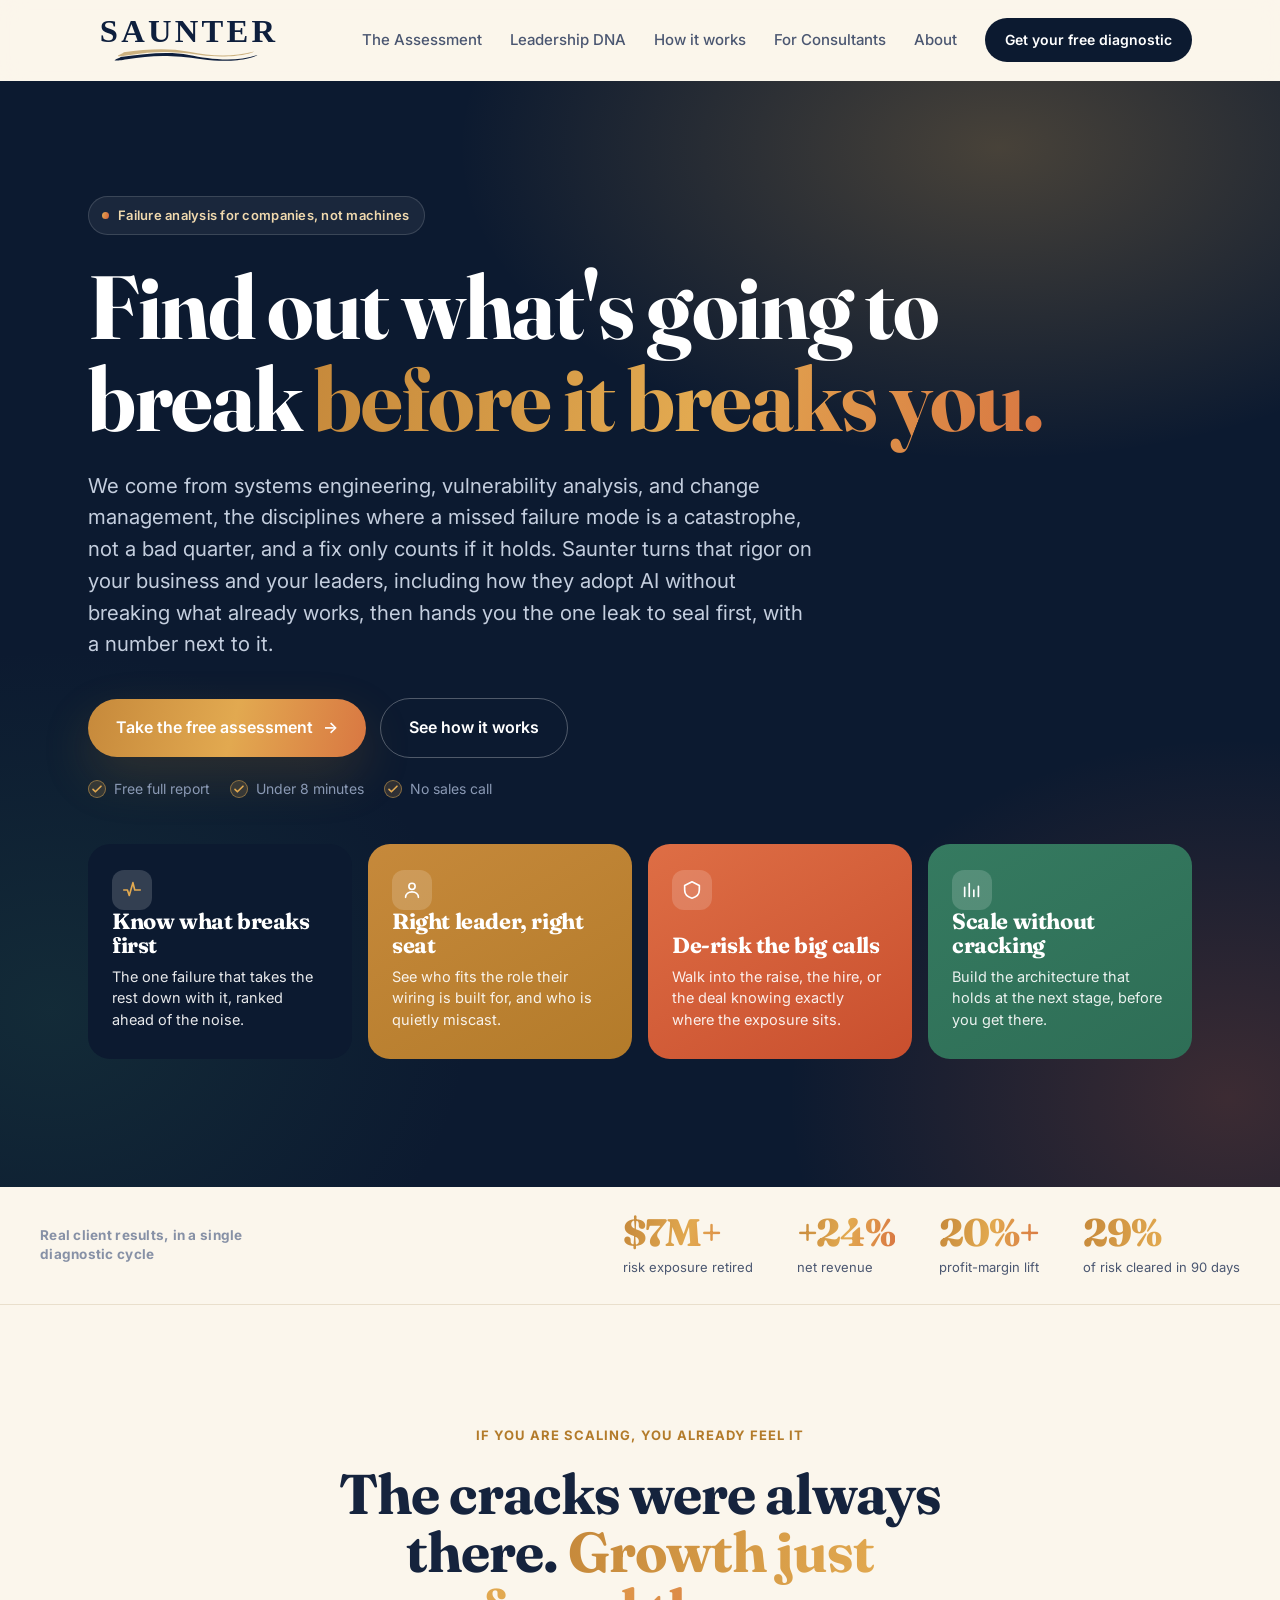
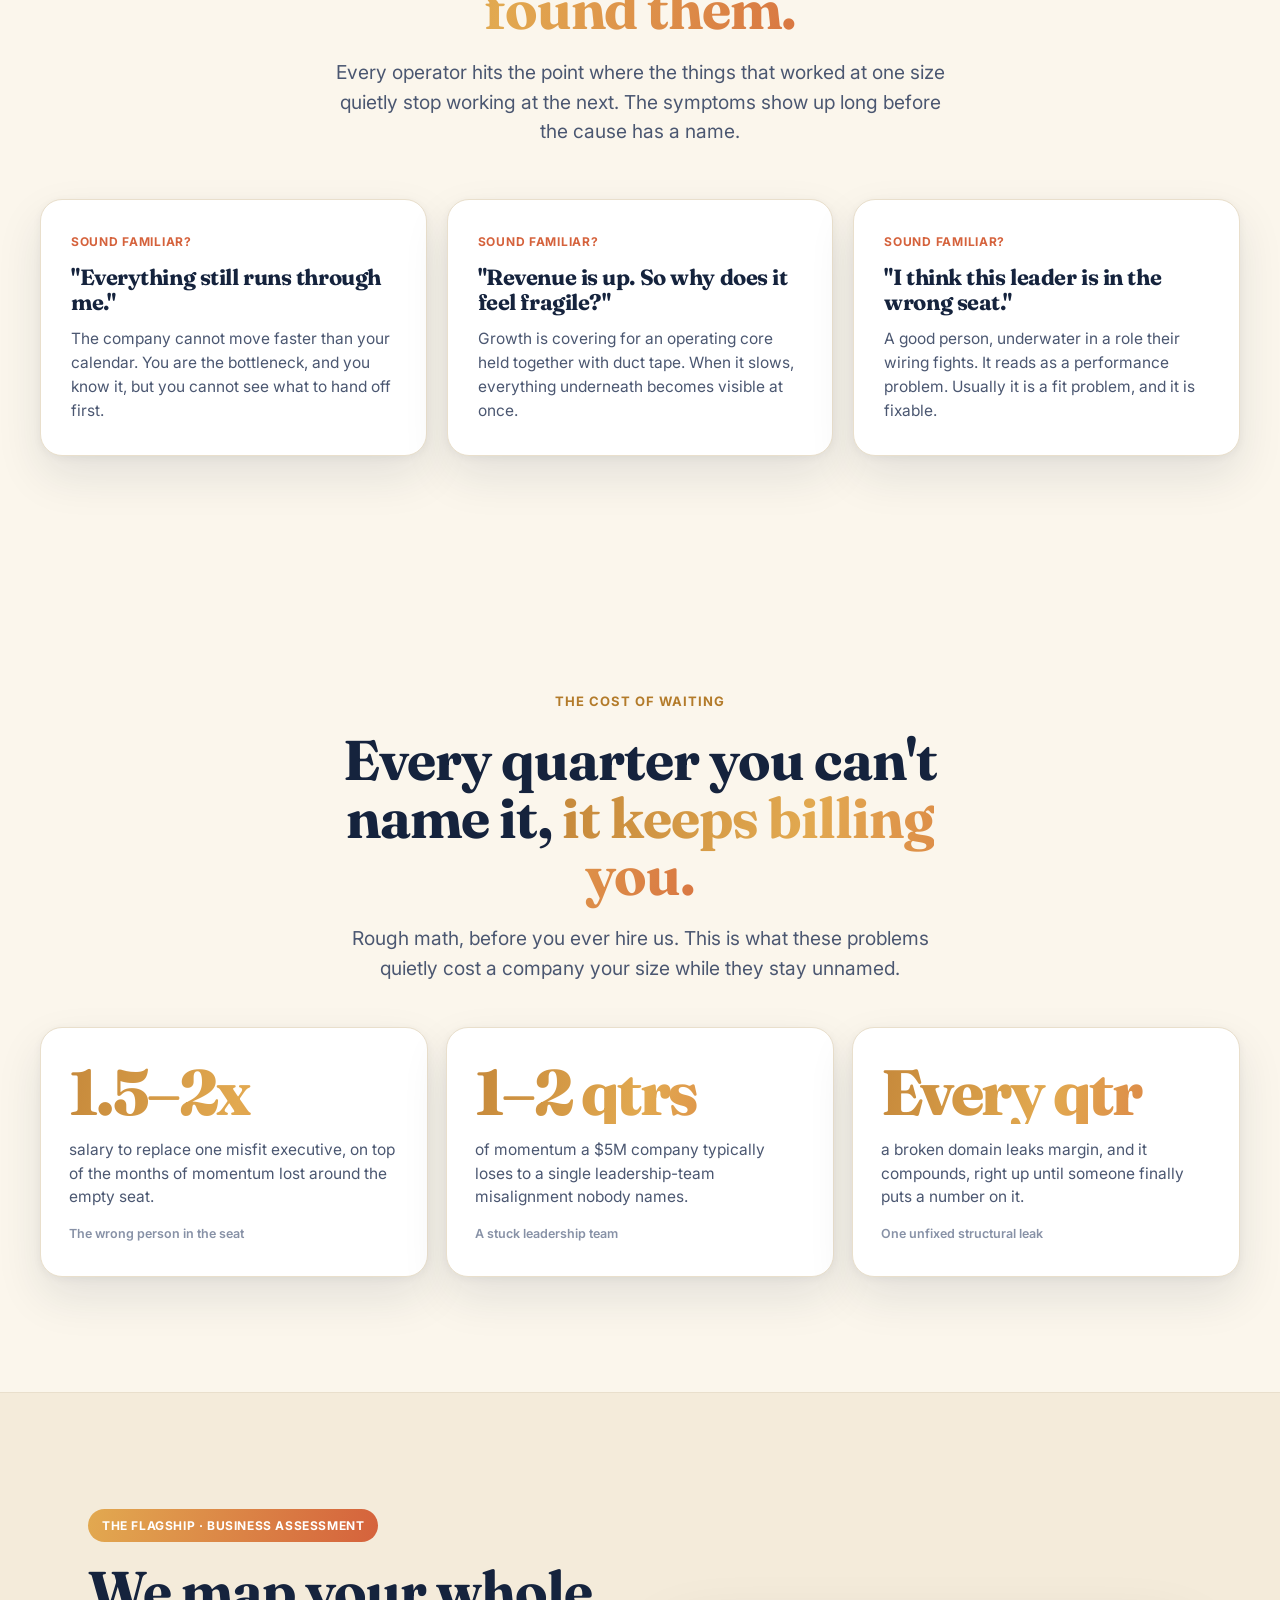
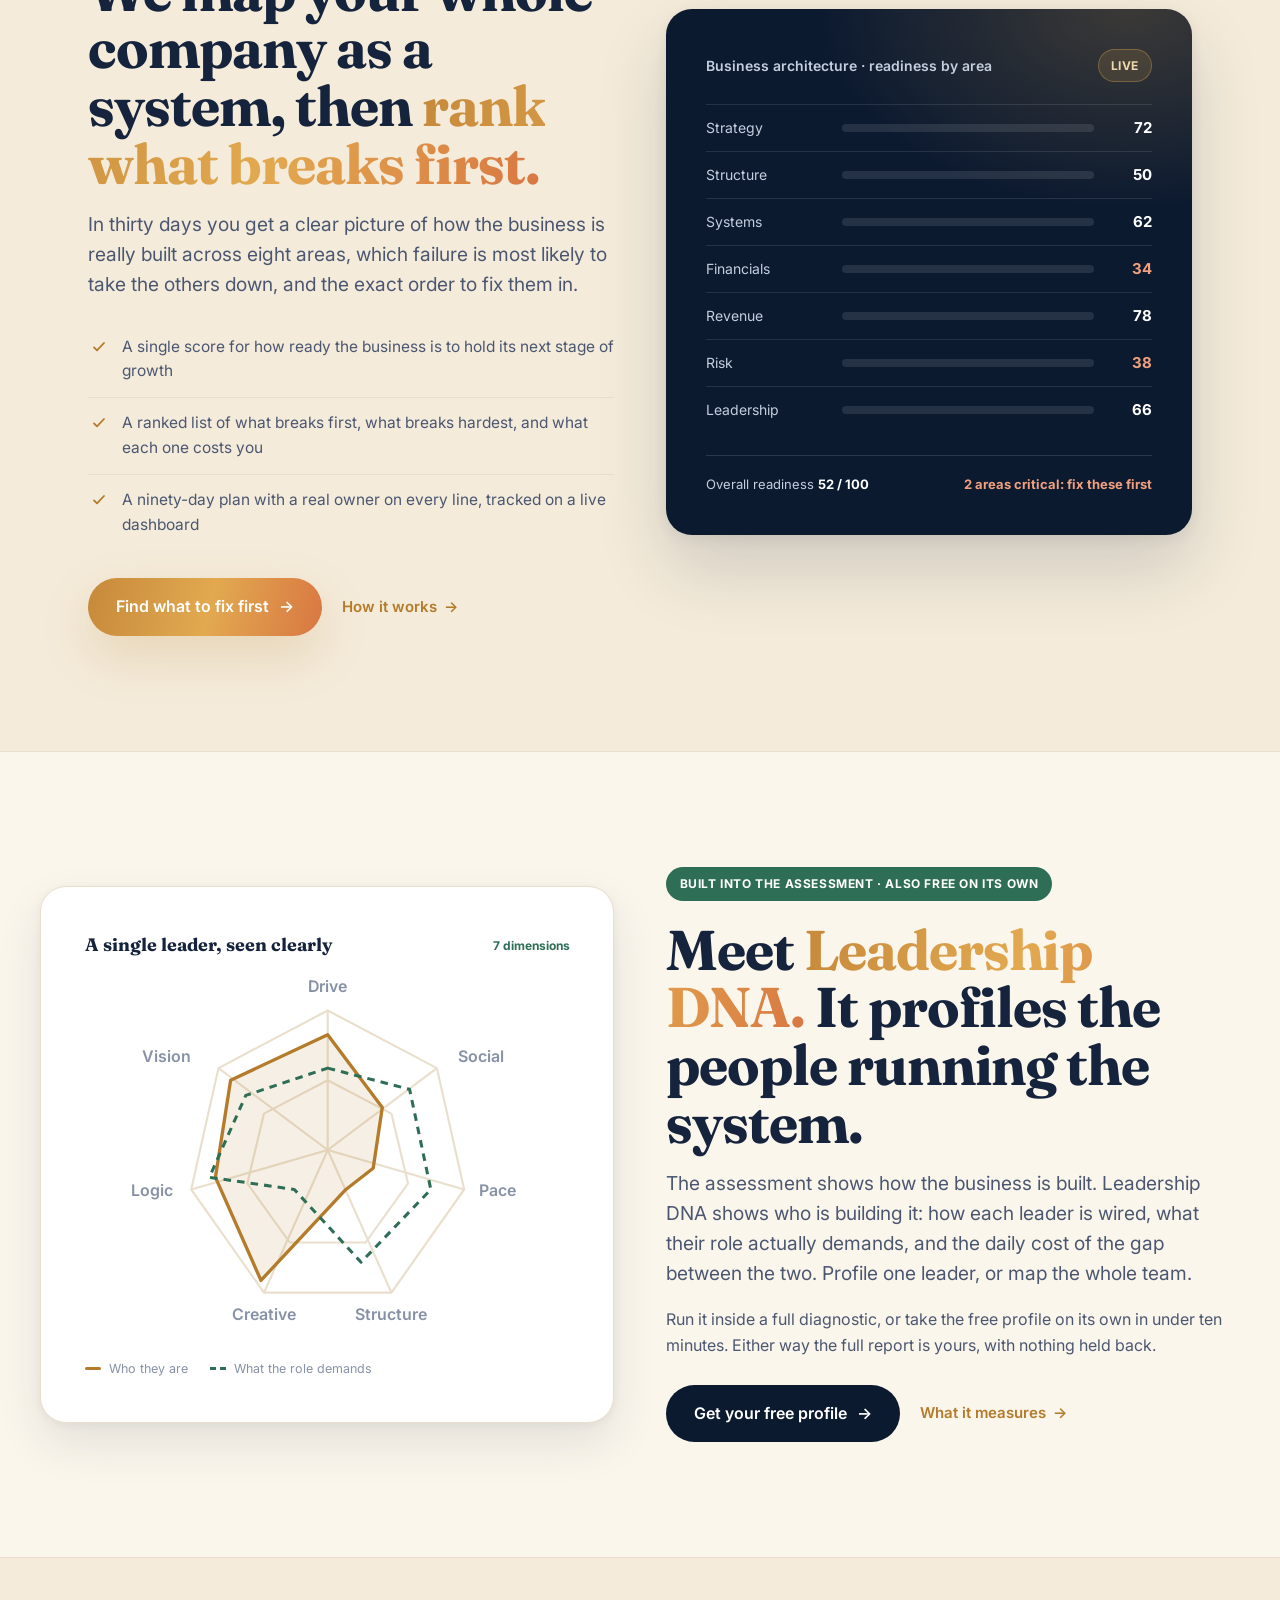
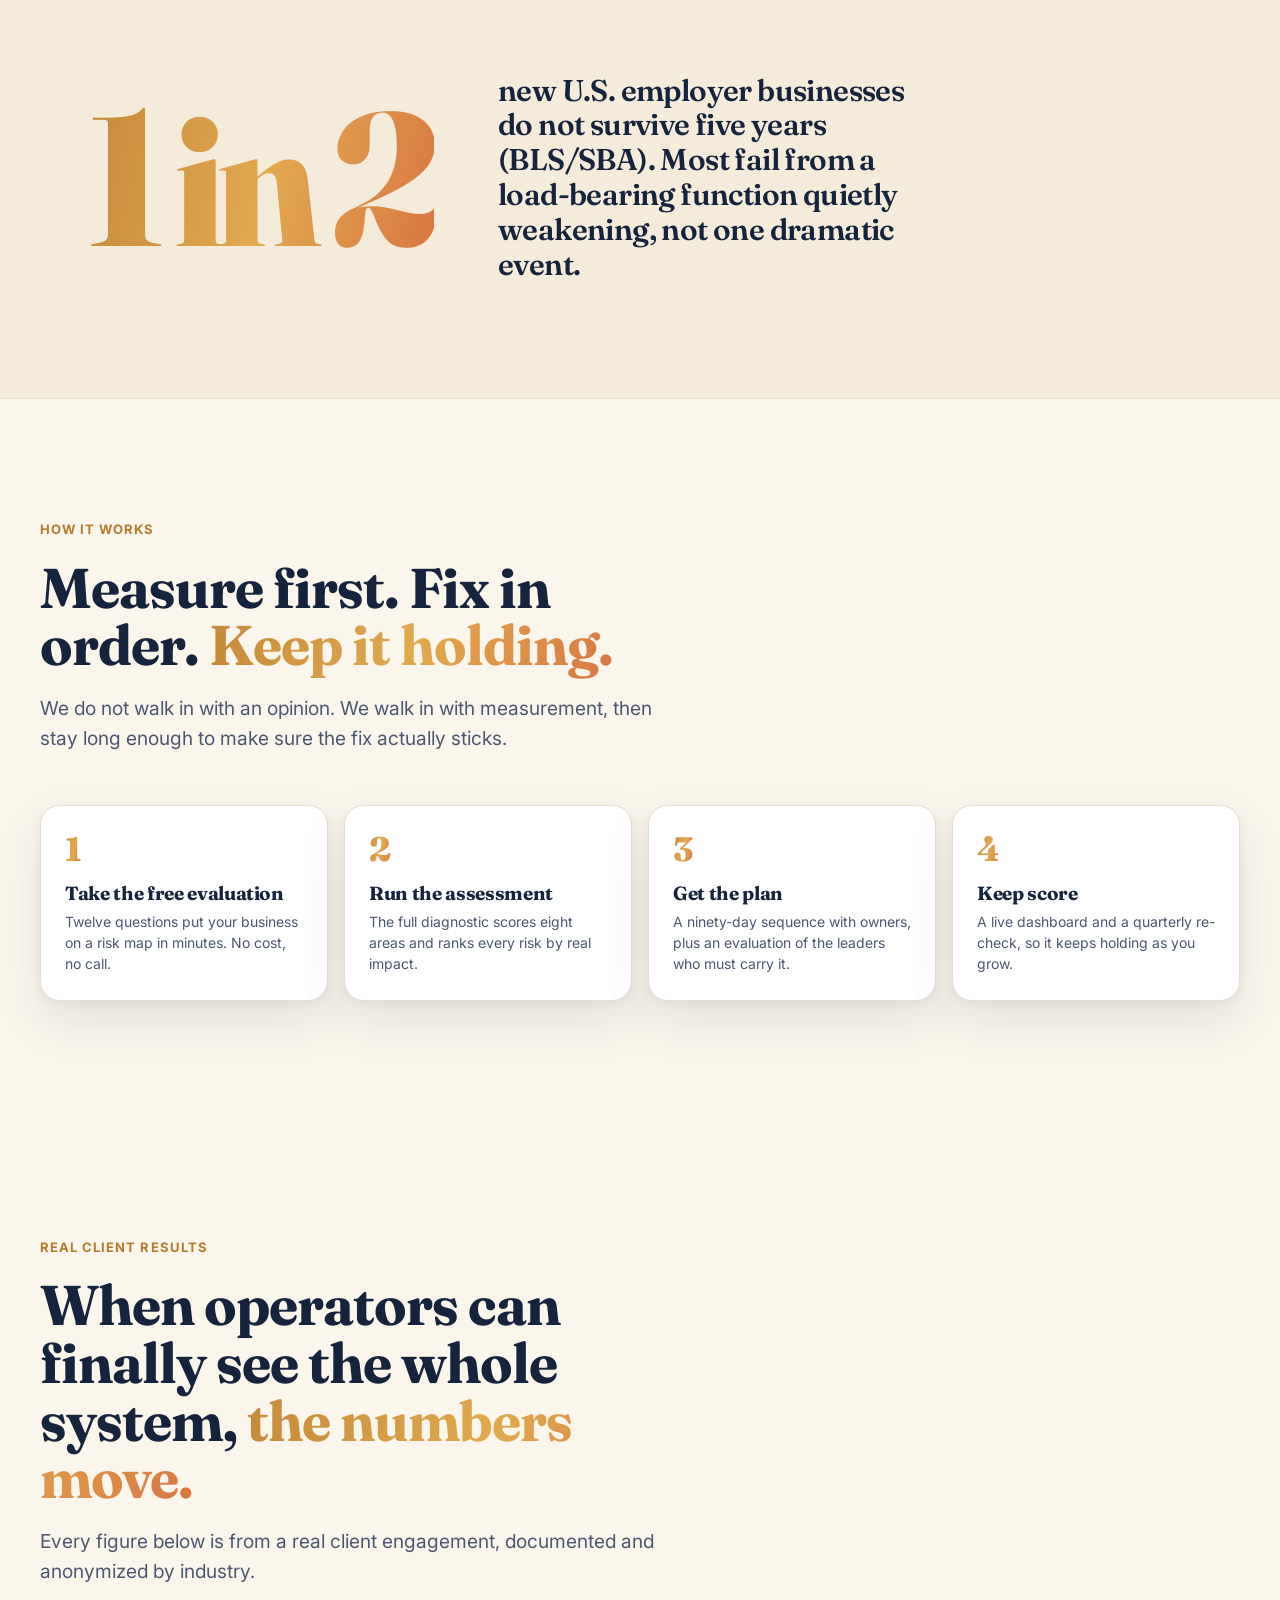
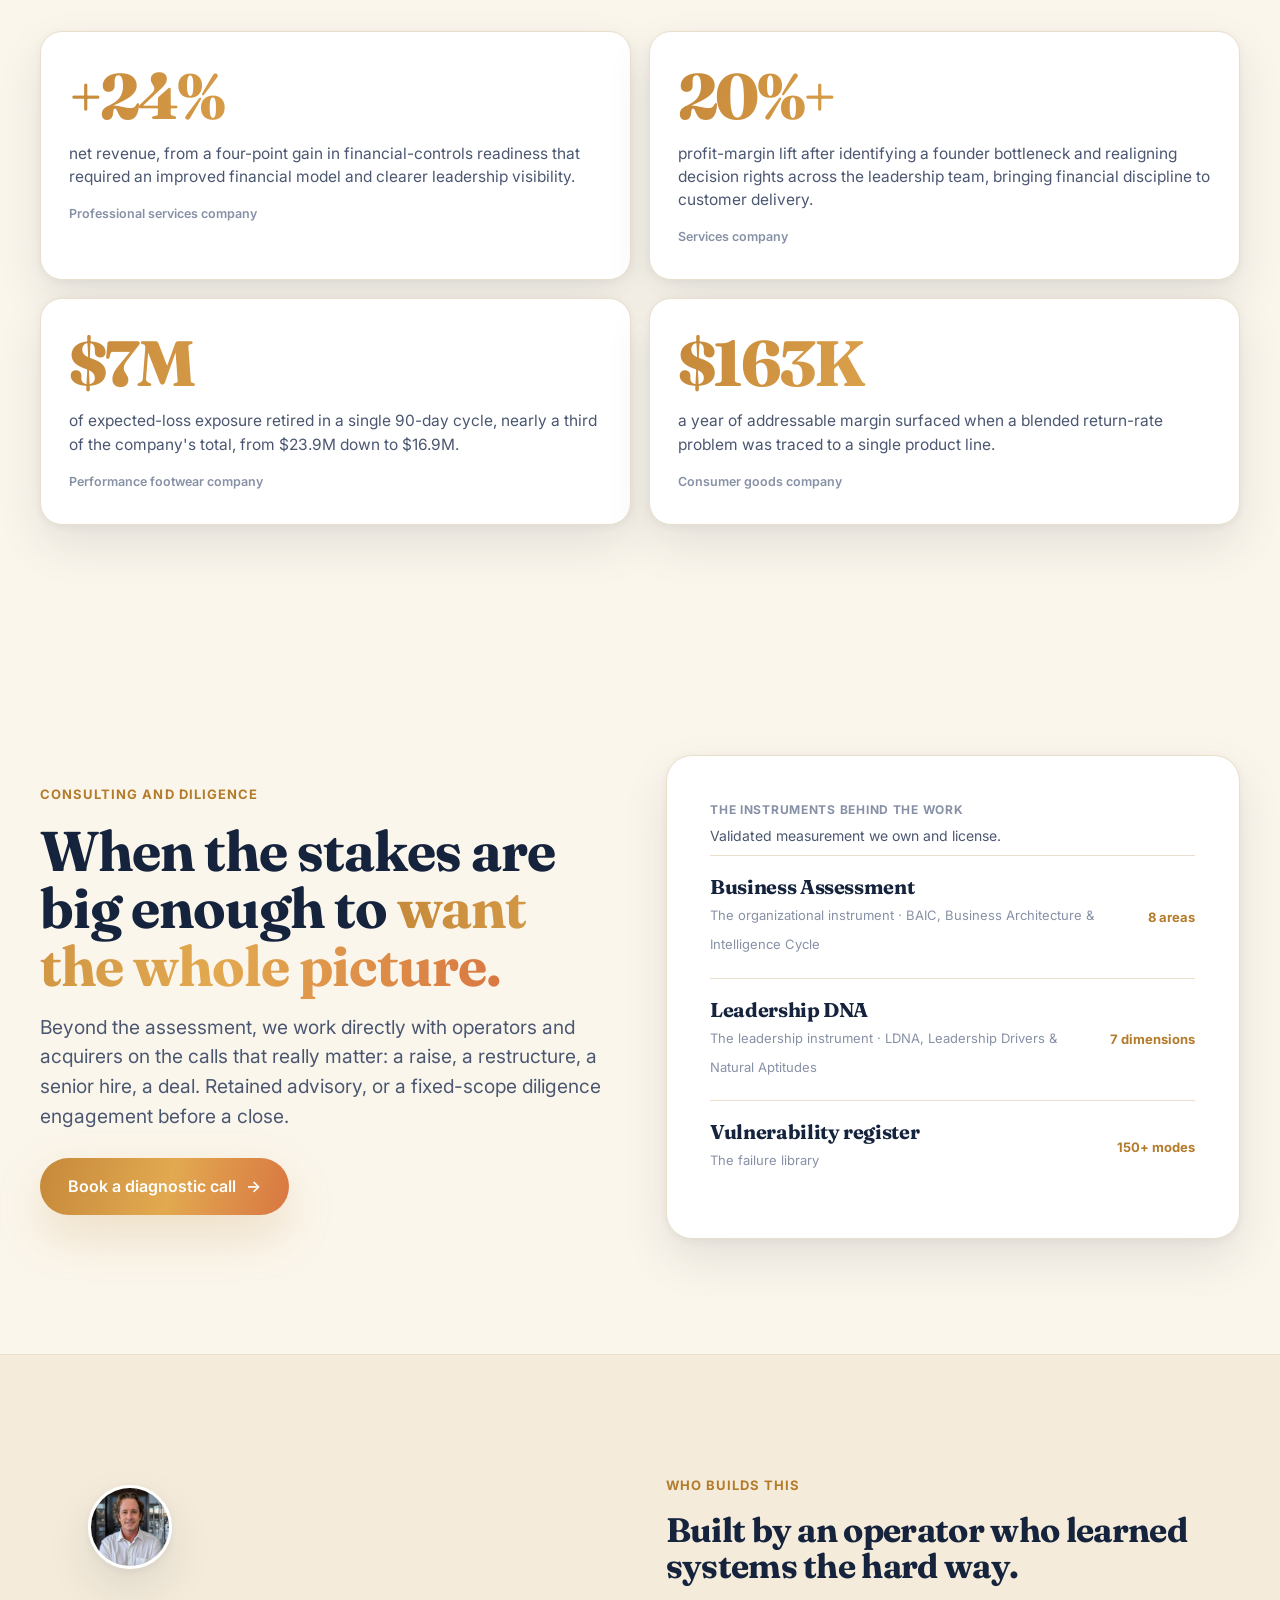
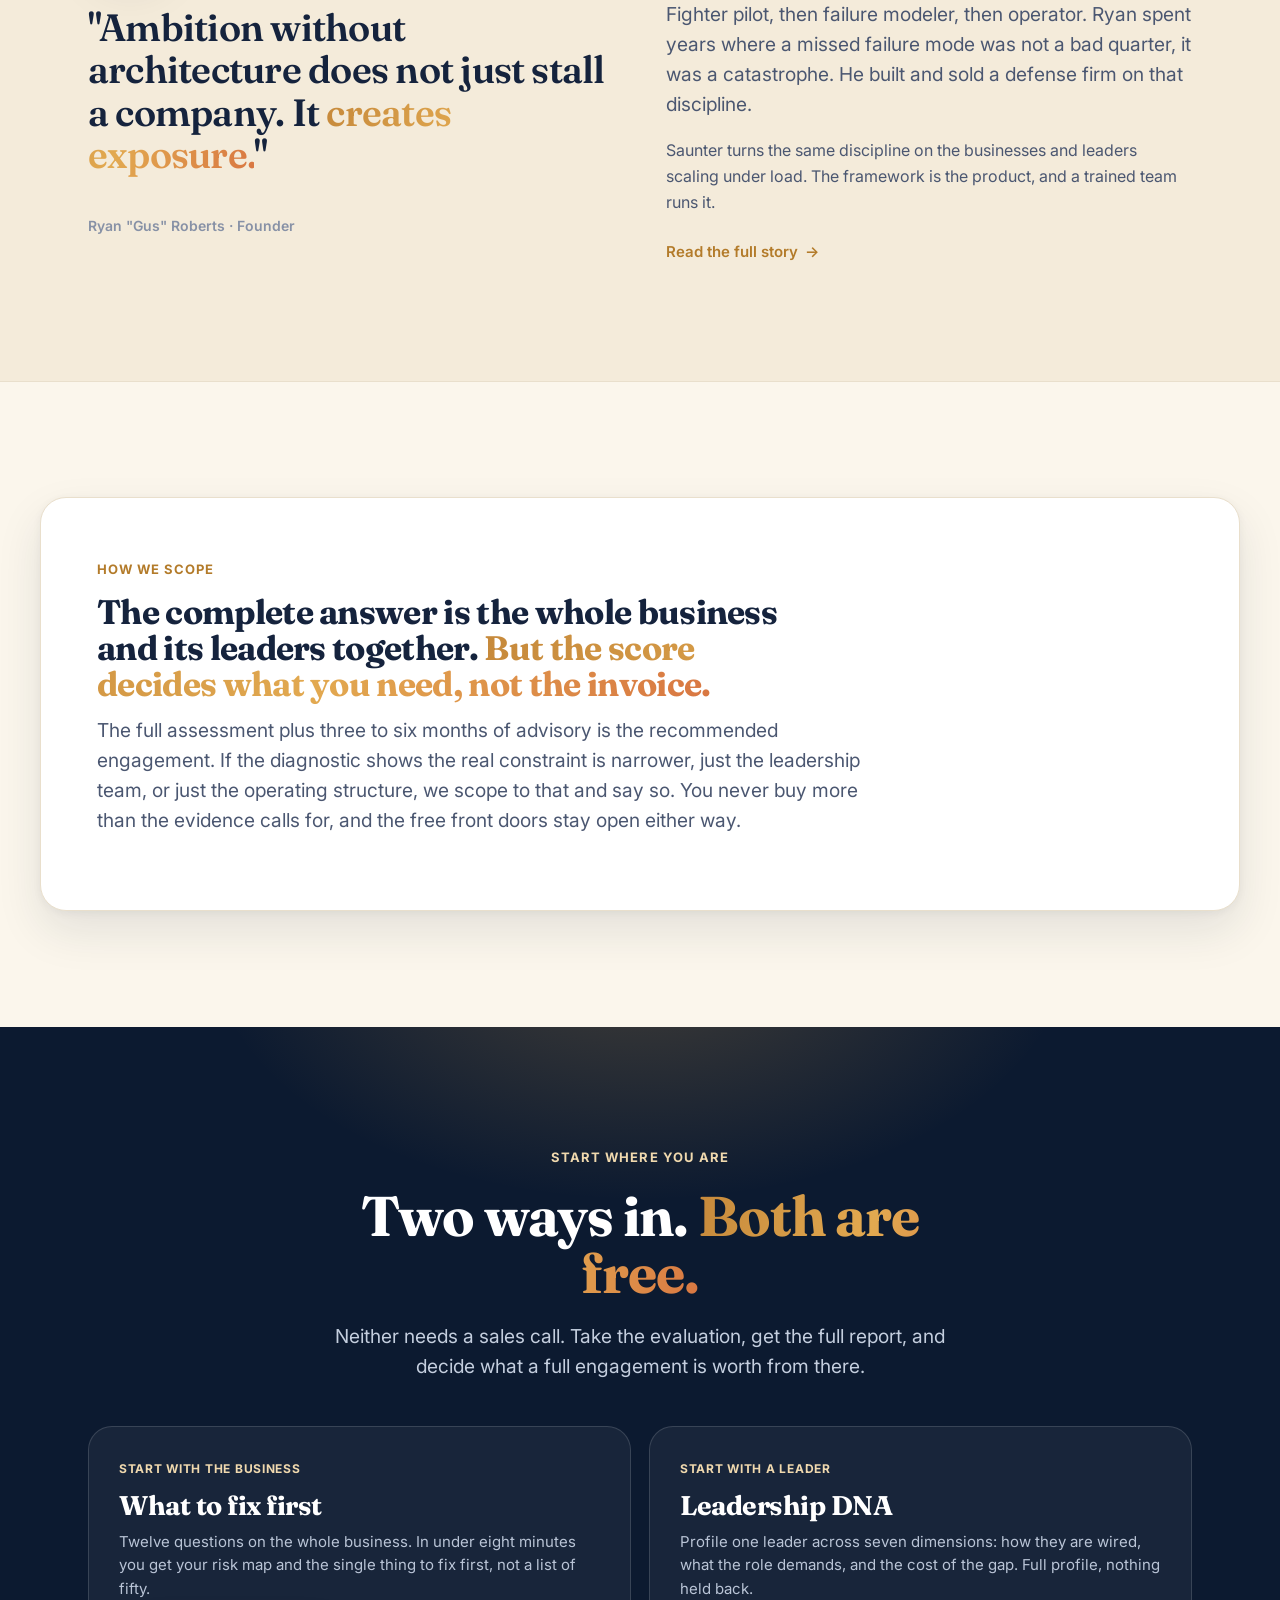
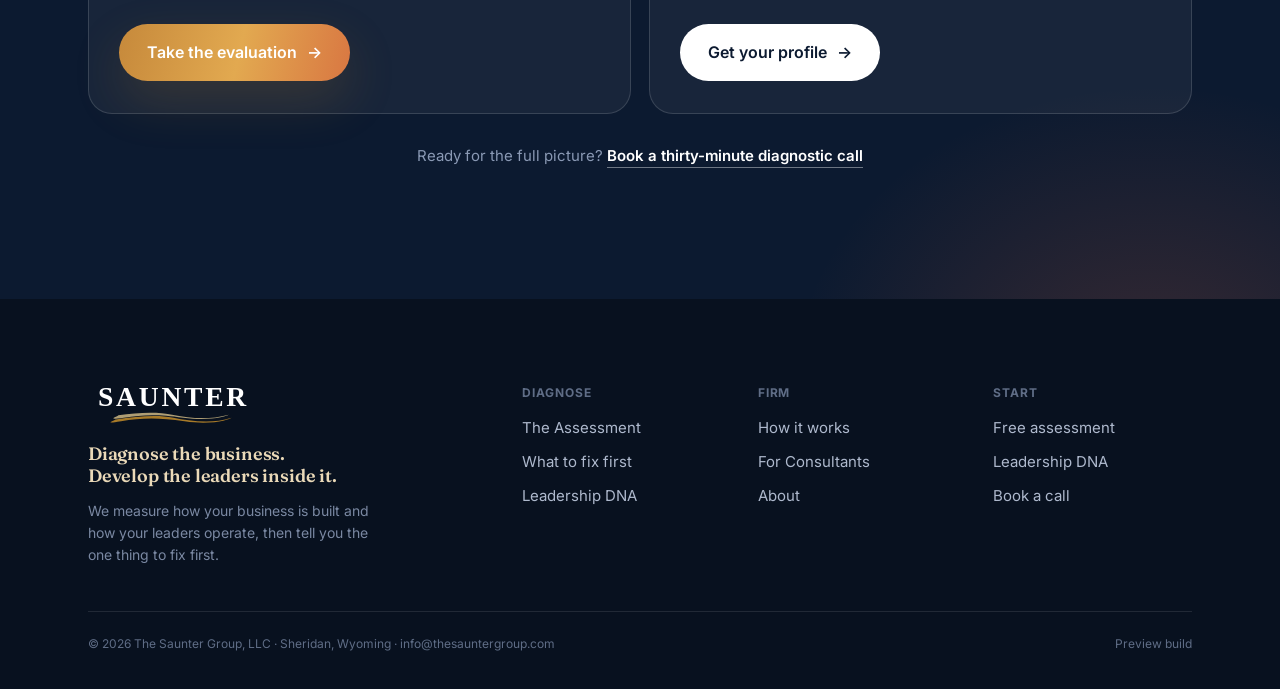
==== commit f827c70e: "Add files via upload" ====
--- a/index.html
+++ b/index.html
@@ -292,7 +292,7 @@
   <div class="hero-in">
     <span class="kick on-dark rev">Failure analysis for companies, not machines</span>
     <h1 class="display h1 rev d1">Find out what's going to break <span class="grad-text">before it breaks you.</span></h1>
-    <p class="lead rev d2">We come from systems engineering, vulnerability analysis, and change management, the disciplines where a missed failure mode is a catastrophe, not a bad quarter, and a fix only counts if it holds. Saunter turns that same rigor on your business and your leaders, then hands you the one leak to seal first, with a number next to it.</p>
+    <p class="lead rev d2">We come from systems engineering, vulnerability analysis, and change management, the disciplines where a missed failure mode is a catastrophe, not a bad quarter, and a fix only counts if it holds. Saunter turns that rigor on your business and your leaders, including how they adopt AI without breaking what already works, then hands you the one leak to seal first, with a number next to it.</p>
     <div class="hero-cta rev d3">
       <a href="#start" class="btn btn-grad">Take the free assessment <span class="arw">→</span></a>
       <a href="#method" class="btn btn-ghost on-dark">See how it works</a>
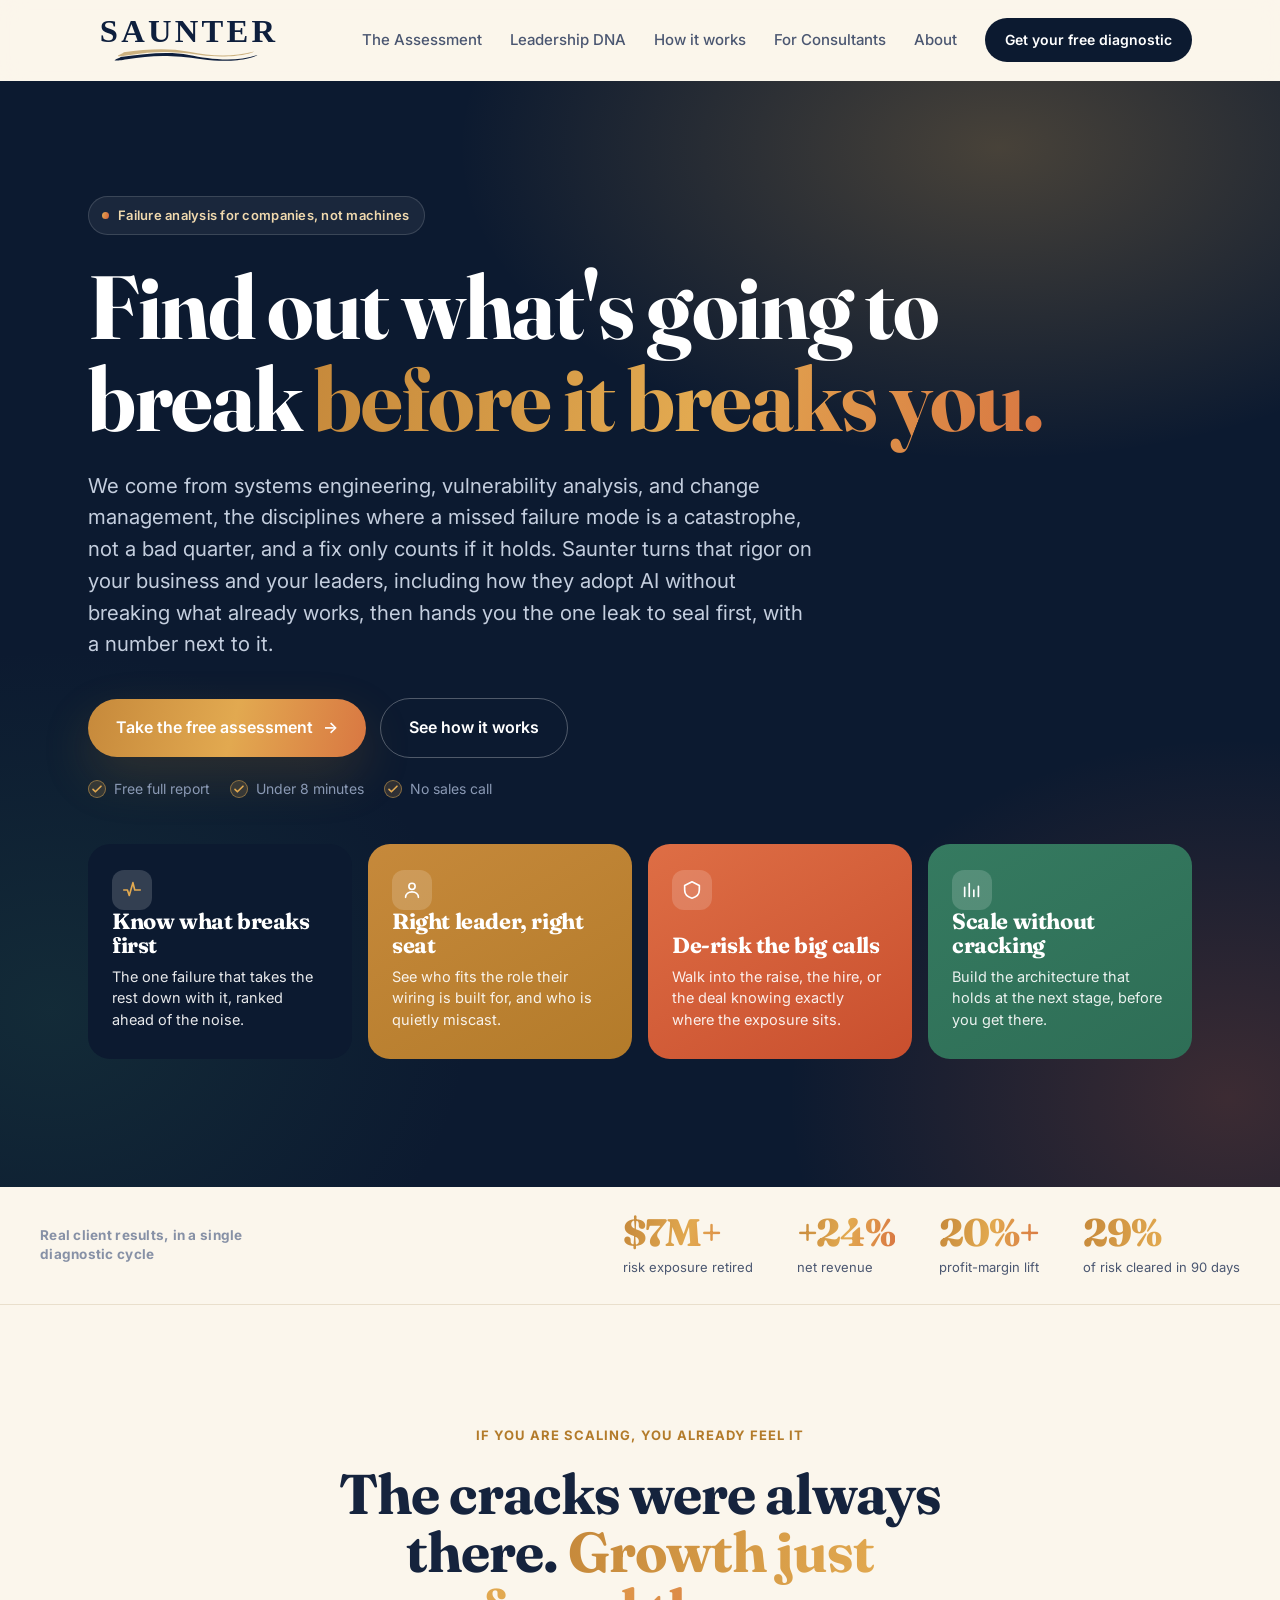
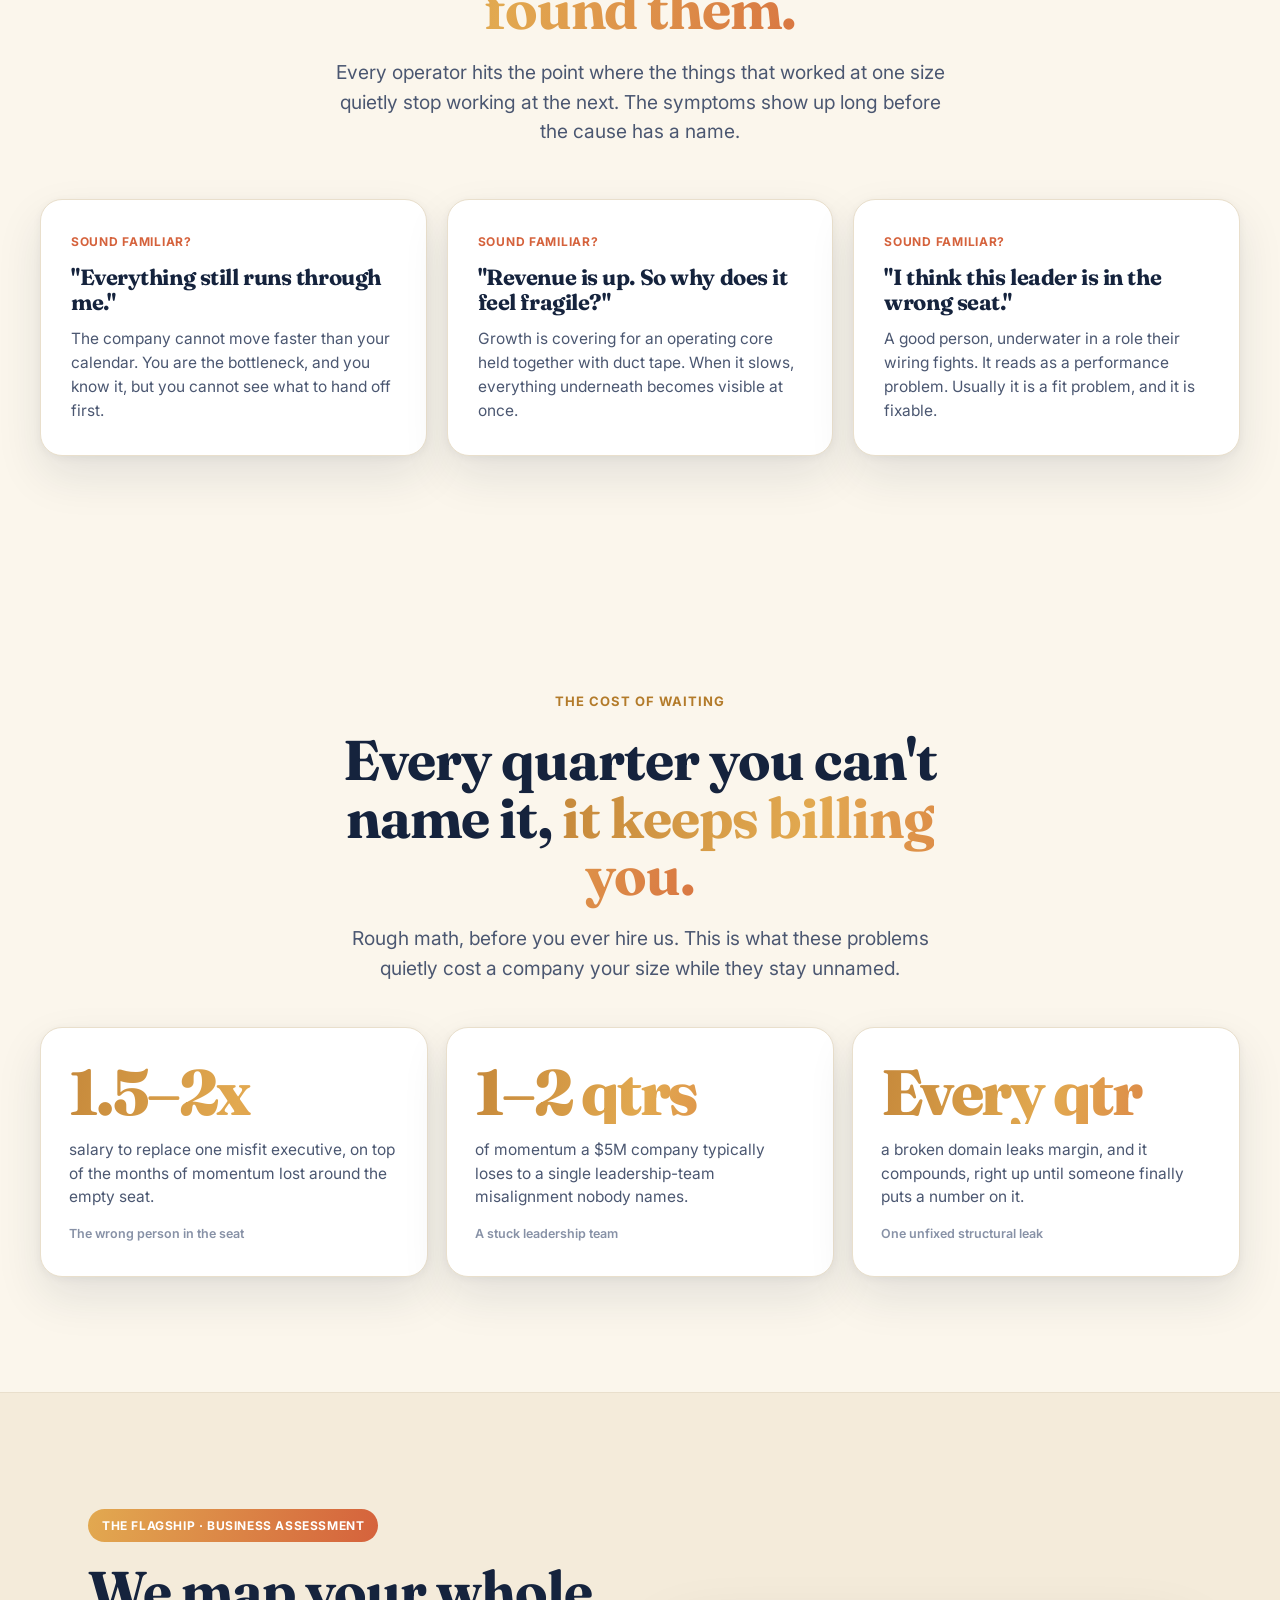
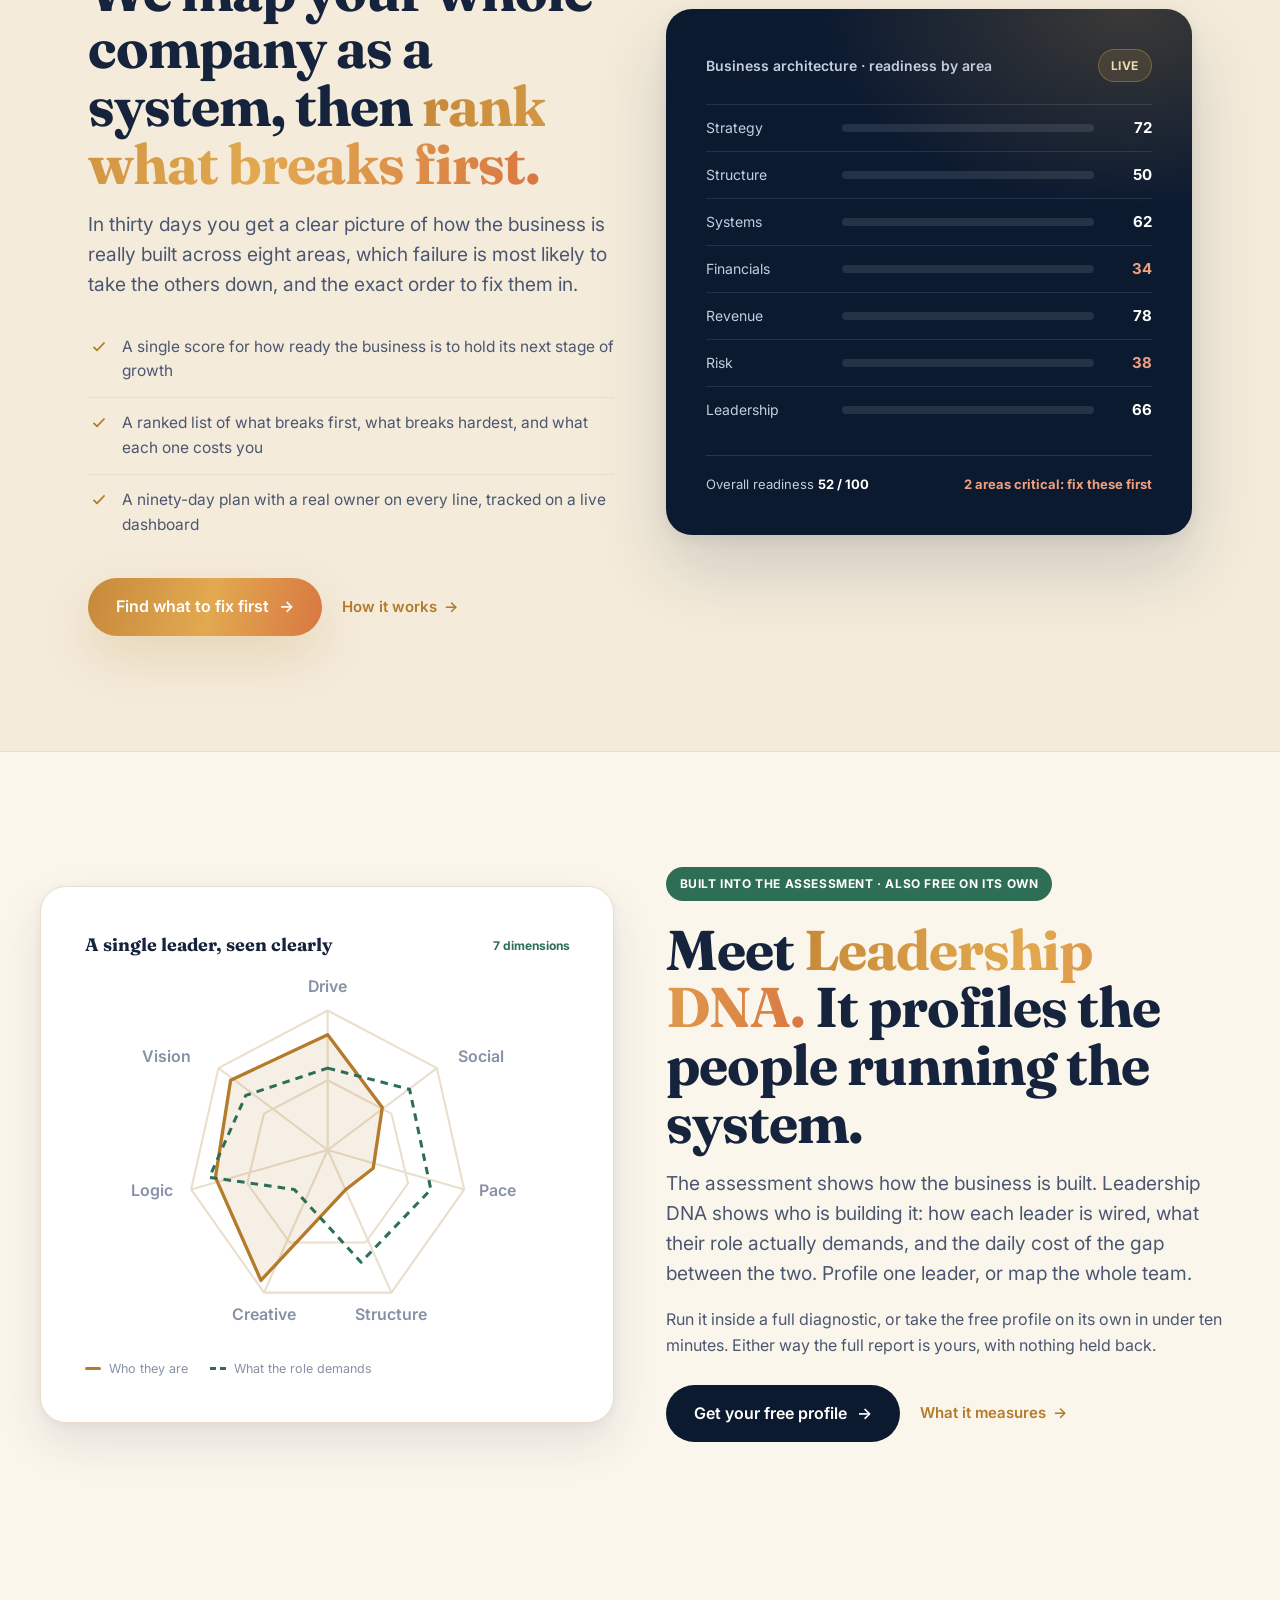
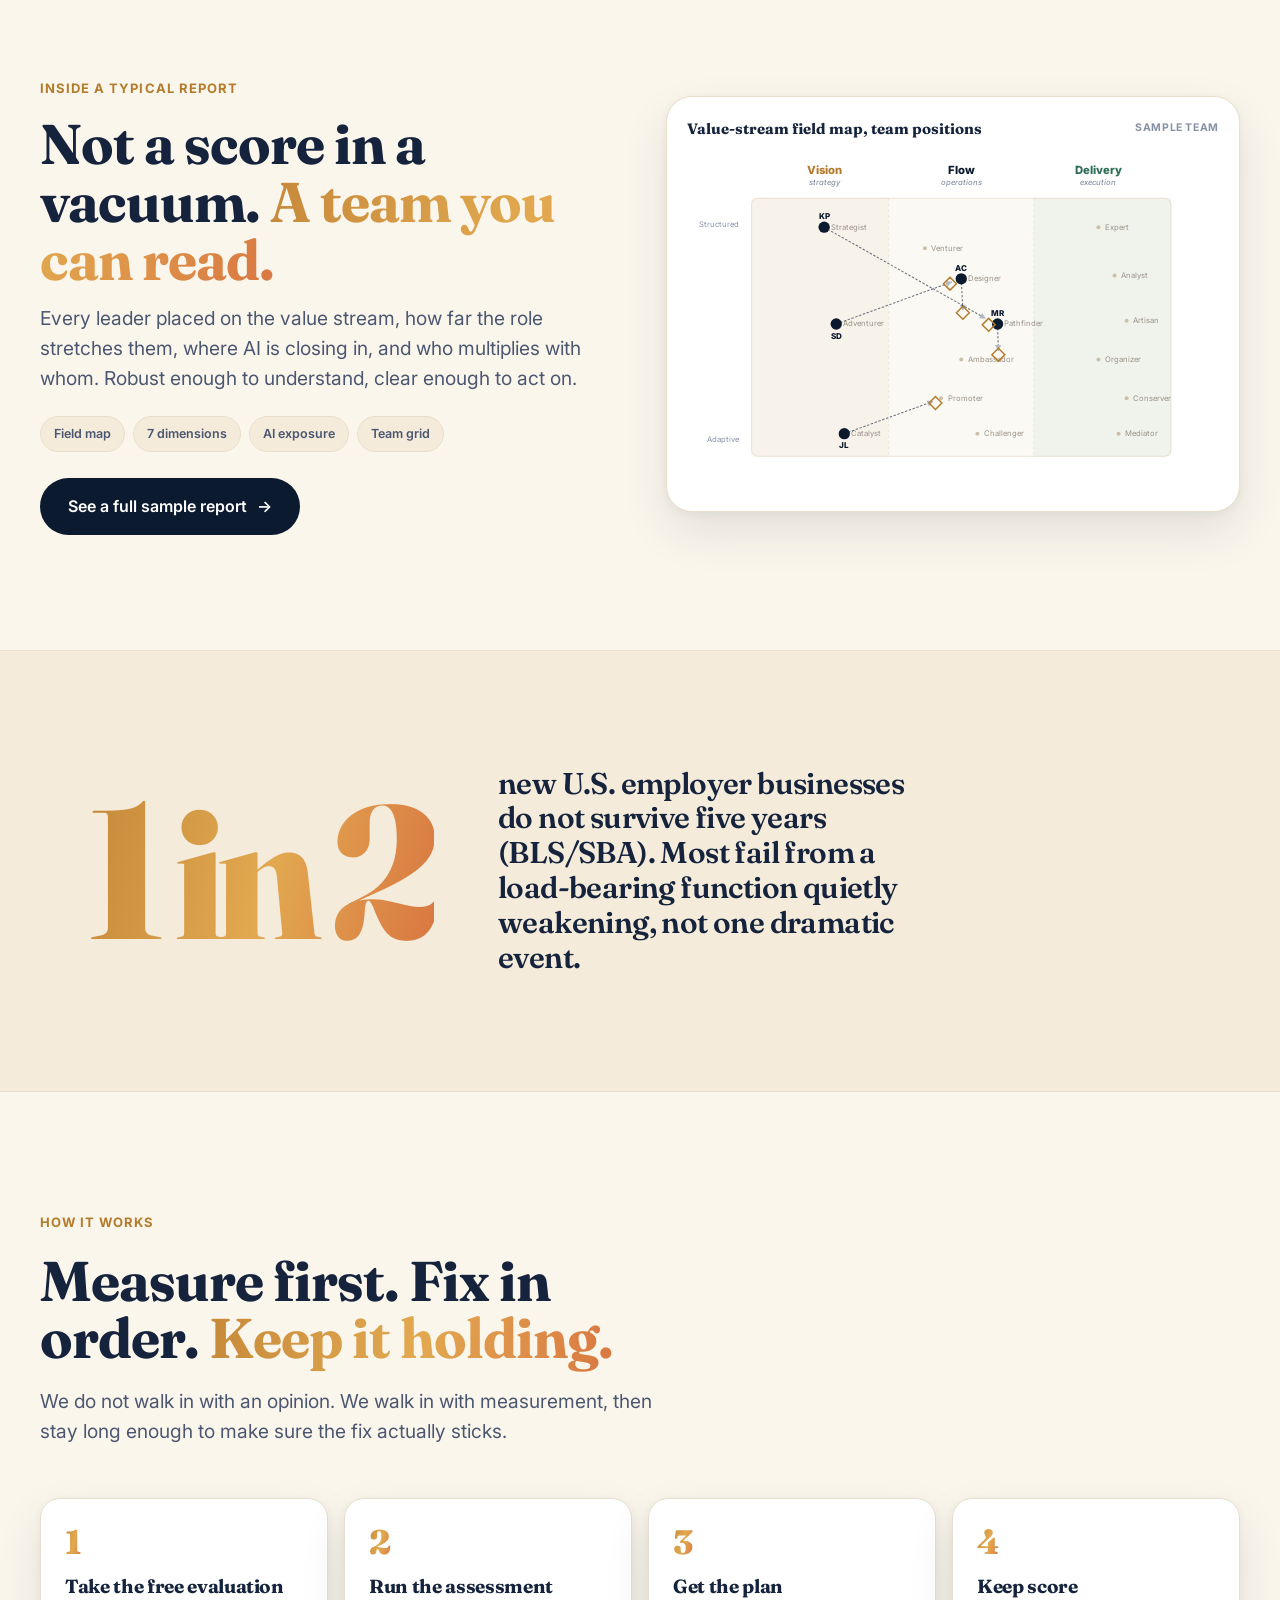
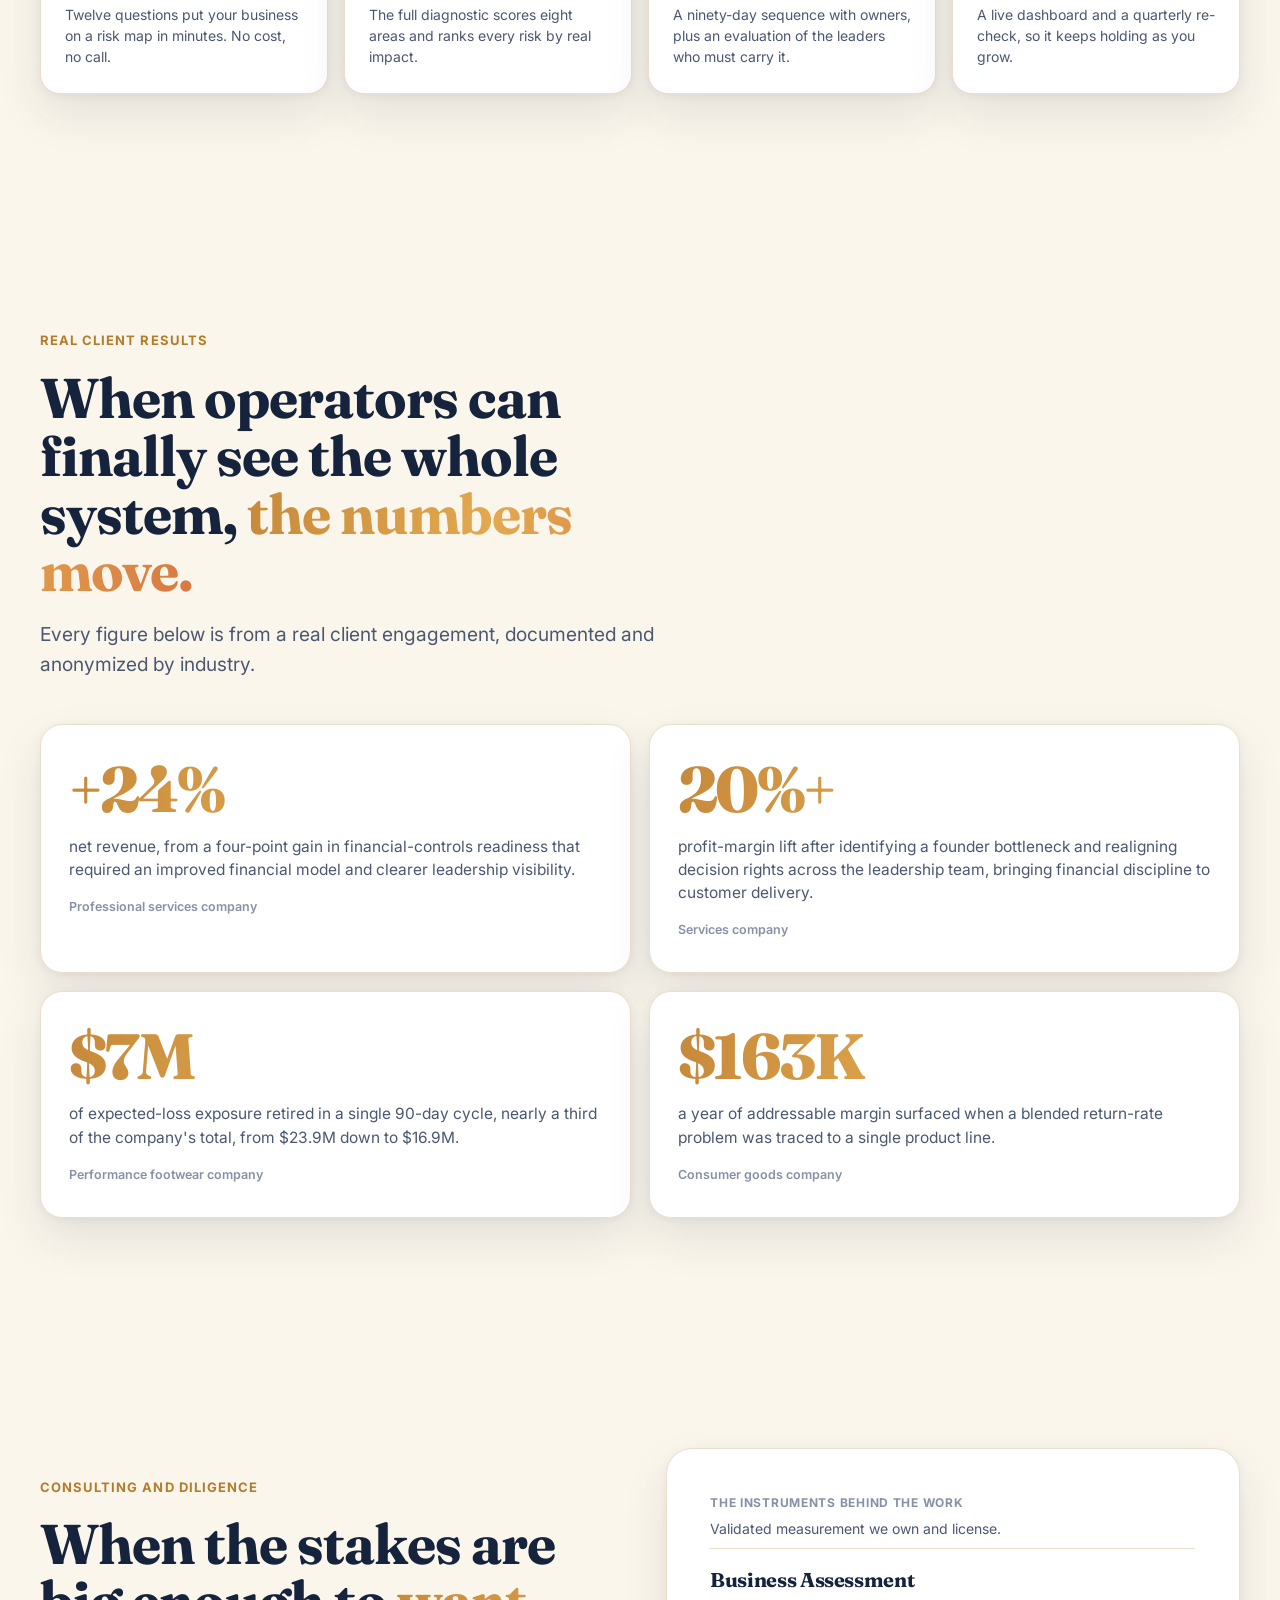
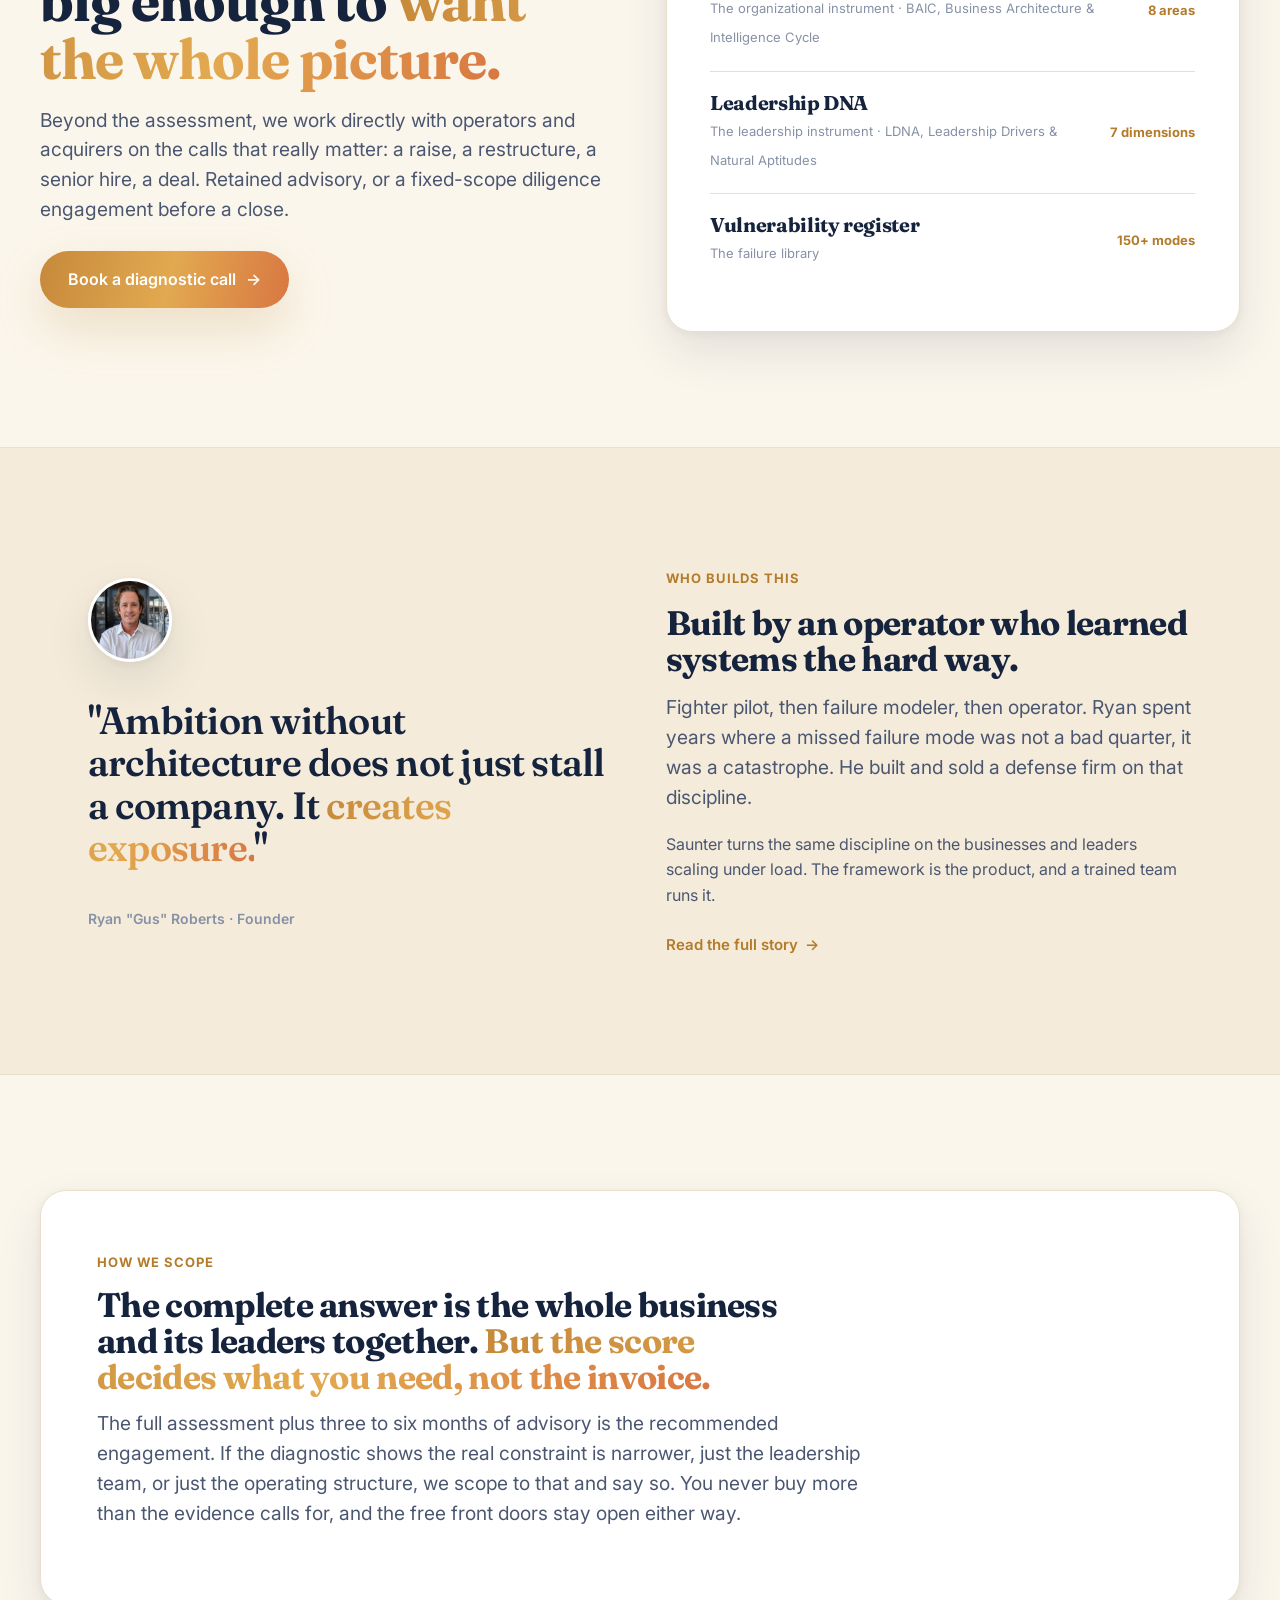
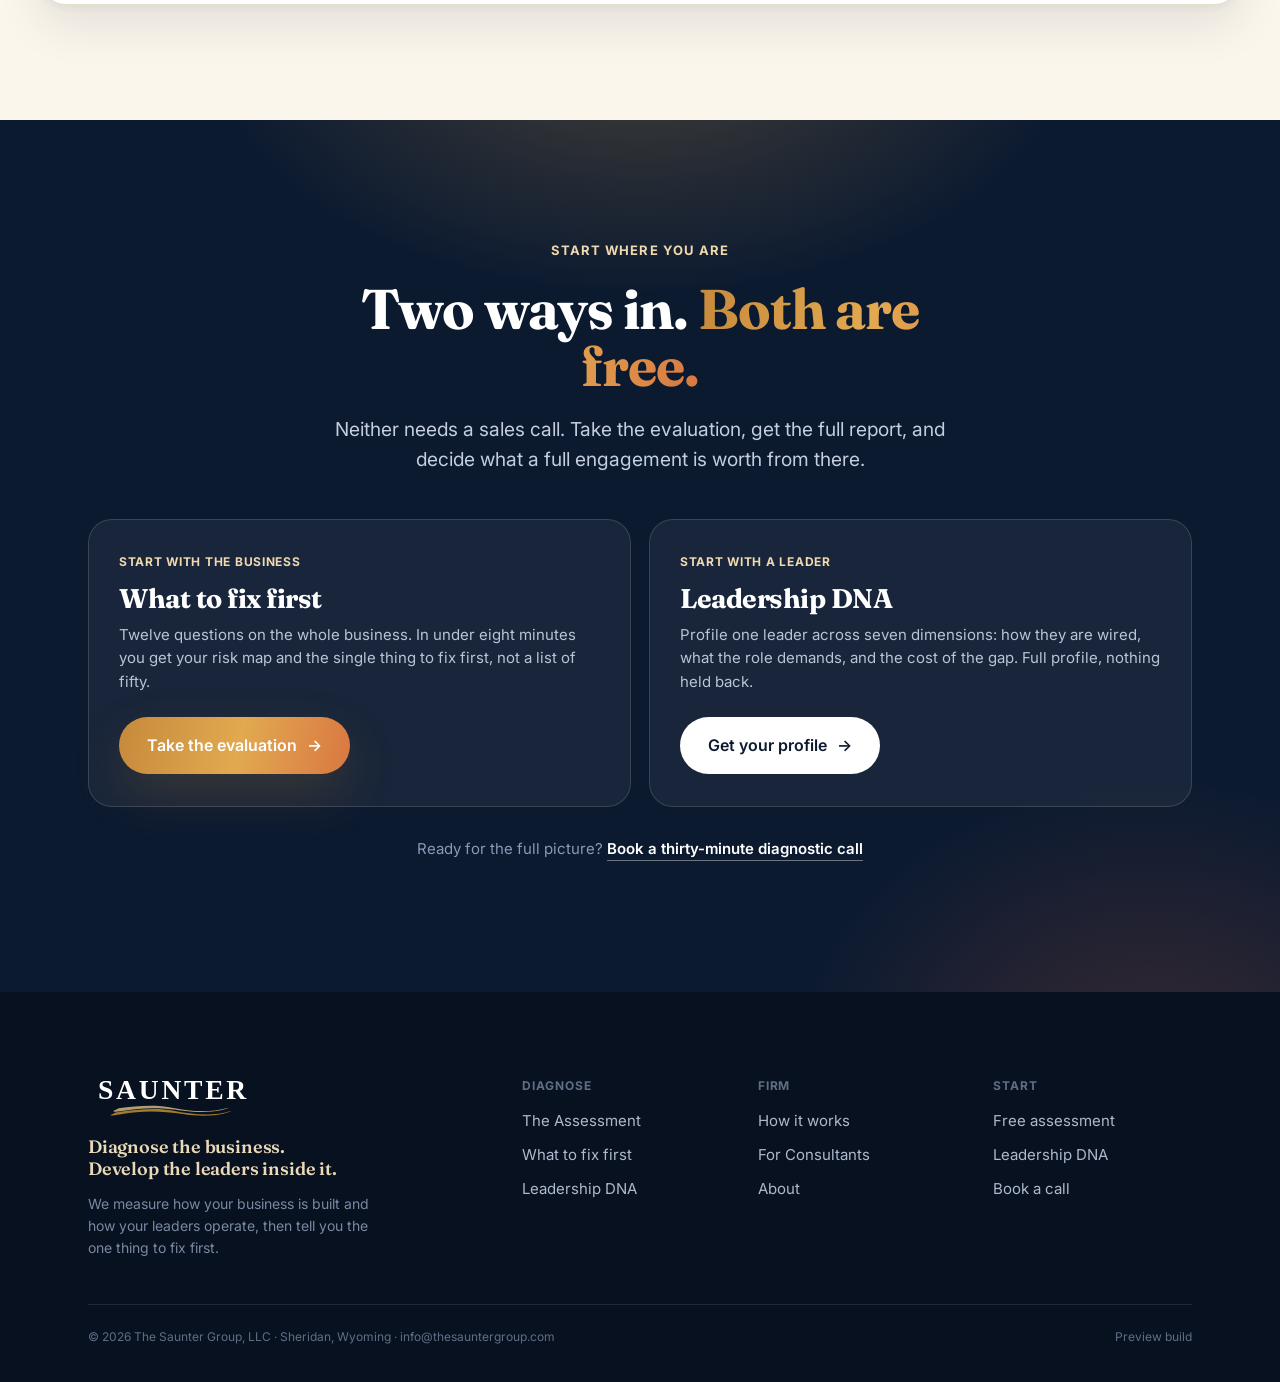
==== commit b0cad32e: "Add files via upload" ====
--- a/index.html
+++ b/index.html
@@ -455,6 +455,74 @@
   </div>
 </section>
 
+<!-- ================= SAMPLE REPORT (team report teaser) ================= -->
+<section class="sec wrap">
+  <div class="split">
+    <div class="rev">
+      <span class="eyebrow">Inside a typical report</span>
+      <h2 class="h2" style="margin-top:14px;">Not a score in a vacuum. <span class="grad-text">A team you can read.</span></h2>
+      <p class="lead" style="margin-top:16px;">Every leader placed on the value stream, how far the role stretches them, where AI is closing in, and who multiplies with whom. Robust enough to understand, clear enough to act on.</p>
+      <div style="display:flex;gap:8px;flex-wrap:wrap;margin-top:22px;">
+        <span style="font-family:var(--ui);font-weight:600;font-size:12.5px;color:var(--ink-2);background:var(--cream-2);border:1px solid var(--line);padding:7px 13px;border-radius:999px;">Field map</span>
+        <span style="font-family:var(--ui);font-weight:600;font-size:12.5px;color:var(--ink-2);background:var(--cream-2);border:1px solid var(--line);padding:7px 13px;border-radius:999px;">7 dimensions</span>
+        <span style="font-family:var(--ui);font-weight:600;font-size:12.5px;color:var(--ink-2);background:var(--cream-2);border:1px solid var(--line);padding:7px 13px;border-radius:999px;">AI exposure</span>
+        <span style="font-family:var(--ui);font-weight:600;font-size:12.5px;color:var(--ink-2);background:var(--cream-2);border:1px solid var(--line);padding:7px 13px;border-radius:999px;">Team grid</span>
+      </div>
+      <div style="margin-top:26px;"><a href="leadership-dna/" class="btn btn-navy">See a full sample report <span class="arw">→</span></a></div>
+    </div>
+    <div class="rev d1">
+      <div class="prod-card" style="padding:20px;">
+        <div style="display:flex;justify-content:space-between;align-items:center;margin-bottom:12px;">
+          <span style="font-family:var(--disp);font-weight:700;font-size:15px;color:var(--ink);">Value-stream field map, team positions</span>
+          <span style="font-family:var(--ui);font-weight:700;font-size:10.5px;letter-spacing:.06em;text-transform:uppercase;color:var(--ink-3);">Sample team</span>
+        </div>
+        <svg viewBox="0 0 660 420" xmlns="http://www.w3.org/2000/svg" style="width:100%;height:auto;" role="img" aria-label="Sample team value-stream field map">
+          <defs><marker id="ld-arrow" viewBox="0 0 10 10" refX="9" refY="5" markerWidth="6" markerHeight="6" orient="auto-start-reverse"><path d="M 0 0 L 10 5 L 0 10 z" fill="#8791A6"/></marker></defs>
+          <g font-family="'Inter', Helvetica, sans-serif" font-weight="800" text-anchor="middle">
+            <text x="170" y="26" font-size="14" fill="#B37B2A">Vision</text>
+            <text x="170" y="40" font-size="9.5" font-weight="500" font-style="italic" fill="#8791A6">strategy</text>
+            <text x="340" y="26" font-size="14" fill="#0C1A30">Flow</text>
+            <text x="340" y="40" font-size="9.5" font-weight="500" font-style="italic" fill="#8791A6">operations</text>
+            <text x="510" y="26" font-size="14" fill="#2E6E56">Delivery</text>
+            <text x="510" y="40" font-size="9.5" font-weight="500" font-style="italic" fill="#8791A6">execution</text>
+          </g>
+          <rect x="80" y="56" width="520" height="320" rx="8" fill="#FBF9F4" stroke="#E9DFCC" stroke-width="1"/>
+          <rect x="80" y="56" width="170" height="320" fill="#B37B2A" opacity="0.05"/>
+          <rect x="430" y="56" width="170" height="320" fill="#2E6E56" opacity="0.05"/>
+          <line x1="250" y1="56" x2="250" y2="376" stroke="#E9DFCC" stroke-dasharray="3 4"/>
+          <line x1="430" y1="56" x2="430" y2="376" stroke="#E9DFCC" stroke-dasharray="3 4"/>
+          <g font-family="Inter, sans-serif" font-size="9.5" fill="#8791A6">
+            <text x="64" y="92" text-anchor="end">Structured</text>
+            <text x="64" y="358" text-anchor="end">Adaptive</text>
+          </g>
+          <g font-family="Inter, sans-serif" font-size="9.5" fill="#9A9388">
+            <g><circle cx="170" cy="92" r="2.5" fill="#CBC1A8"/><text x="178" y="95">Strategist</text></g>
+            <g><circle cx="295" cy="118" r="2.5" fill="#CBC1A8"/><text x="303" y="121">Venturer</text></g>
+            <g><circle cx="510" cy="92" r="2.5" fill="#CBC1A8"/><text x="518" y="95">Expert</text></g>
+            <g><circle cx="340" cy="156" r="2.5" fill="#CBC1A8"/><text x="348" y="159">Designer</text></g>
+            <g><circle cx="530" cy="152" r="2.5" fill="#CBC1A8"/><text x="538" y="155">Analyst</text></g>
+            <g><circle cx="185" cy="212" r="2.5" fill="#CBC1A8"/><text x="193" y="215">Adventurer</text></g>
+            <g><circle cx="385" cy="212" r="2.5" fill="#CBC1A8"/><text x="393" y="215">Pathfinder</text></g>
+            <g><circle cx="545" cy="208" r="2.5" fill="#CBC1A8"/><text x="553" y="211">Artisan</text></g>
+            <g><circle cx="340" cy="256" r="2.5" fill="#CBC1A8"/><text x="348" y="259">Ambassador</text></g>
+            <g><circle cx="510" cy="256" r="2.5" fill="#CBC1A8"/><text x="518" y="259">Organizer</text></g>
+            <g><circle cx="315" cy="304" r="2.5" fill="#CBC1A8"/><text x="323" y="307">Promoter</text></g>
+            <g><circle cx="545" cy="304" r="2.5" fill="#CBC1A8"/><text x="553" y="307">Conserver</text></g>
+            <g><circle cx="195" cy="348" r="2.5" fill="#CBC1A8"/><text x="203" y="351">Catalyst</text></g>
+            <g><circle cx="360" cy="348" r="2.5" fill="#CBC1A8"/><text x="368" y="351">Challenger</text></g>
+            <g><circle cx="535" cy="348" r="2.5" fill="#CBC1A8"/><text x="543" y="351">Mediator</text></g>
+          </g>
+          <g><line x1="340" y1="156" x2="342" y2="195" stroke="#0C1A30" stroke-width="1.3" stroke-dasharray="3 2" marker-end="url(#ld-arrow)" opacity="0.6"/><polygon points="342,190 350,198 342,206 334,198" fill="none" stroke="#B37B2A" stroke-width="1.8"/><circle cx="340" cy="156" r="7" fill="#0C1A30"/><text x="340" y="146" font-family="'Inter', Helvetica, sans-serif" font-size="10" font-weight="800" fill="#0C1A30" text-anchor="middle">AC</text></g>
+          <g><line x1="385" y1="212" x2="386" y2="245" stroke="#0C1A30" stroke-width="1.3" stroke-dasharray="3 2" marker-end="url(#ld-arrow)" opacity="0.6"/><polygon points="386,242 394,250 386,258 378,250" fill="none" stroke="#B37B2A" stroke-width="1.8"/><circle cx="385" cy="212" r="7" fill="#0C1A30"/><text x="385" y="202" font-family="'Inter', Helvetica, sans-serif" font-size="10" font-weight="800" fill="#0C1A30" text-anchor="middle">MR</text></g>
+          <g><line x1="170" y1="92" x2="370" y2="205" stroke="#0C1A30" stroke-width="1.3" stroke-dasharray="3 2" marker-end="url(#ld-arrow)" opacity="0.6"/><polygon points="374,205 382,213 374,221 366,213" fill="none" stroke="#B37B2A" stroke-width="1.8"/><circle cx="170" cy="92" r="7" fill="#0C1A30"/><text x="170" y="82" font-family="'Inter', Helvetica, sans-serif" font-size="10" font-weight="800" fill="#0C1A30" text-anchor="middle">KP</text></g>
+          <g><line x1="185" y1="212" x2="328" y2="160" stroke="#0C1A30" stroke-width="1.3" stroke-dasharray="3 2" marker-end="url(#ld-arrow)" opacity="0.6"/><polygon points="326,154 334,162 326,170 318,162" fill="none" stroke="#B37B2A" stroke-width="1.8"/><circle cx="185" cy="212" r="7" fill="#0C1A30"/><text x="185" y="230" font-family="'Inter', Helvetica, sans-serif" font-size="10" font-weight="800" fill="#0C1A30" text-anchor="middle">SD</text></g>
+          <g><line x1="195" y1="348" x2="305" y2="308" stroke="#0C1A30" stroke-width="1.3" stroke-dasharray="3 2" marker-end="url(#ld-arrow)" opacity="0.6"/><polygon points="308,302 316,310 308,318 300,310" fill="none" stroke="#B37B2A" stroke-width="1.8"/><circle cx="195" cy="348" r="7" fill="#0C1A30"/><text x="195" y="366" font-family="'Inter', Helvetica, sans-serif" font-size="10" font-weight="800" fill="#0C1A30" text-anchor="middle">JL</text></g>
+        </svg>
+      </div>
+    </div>
+  </div>
+</section>
+
 <!-- ================= STAT ================= -->
 <section class="sec statband">
   <div class="wrap statgrid">
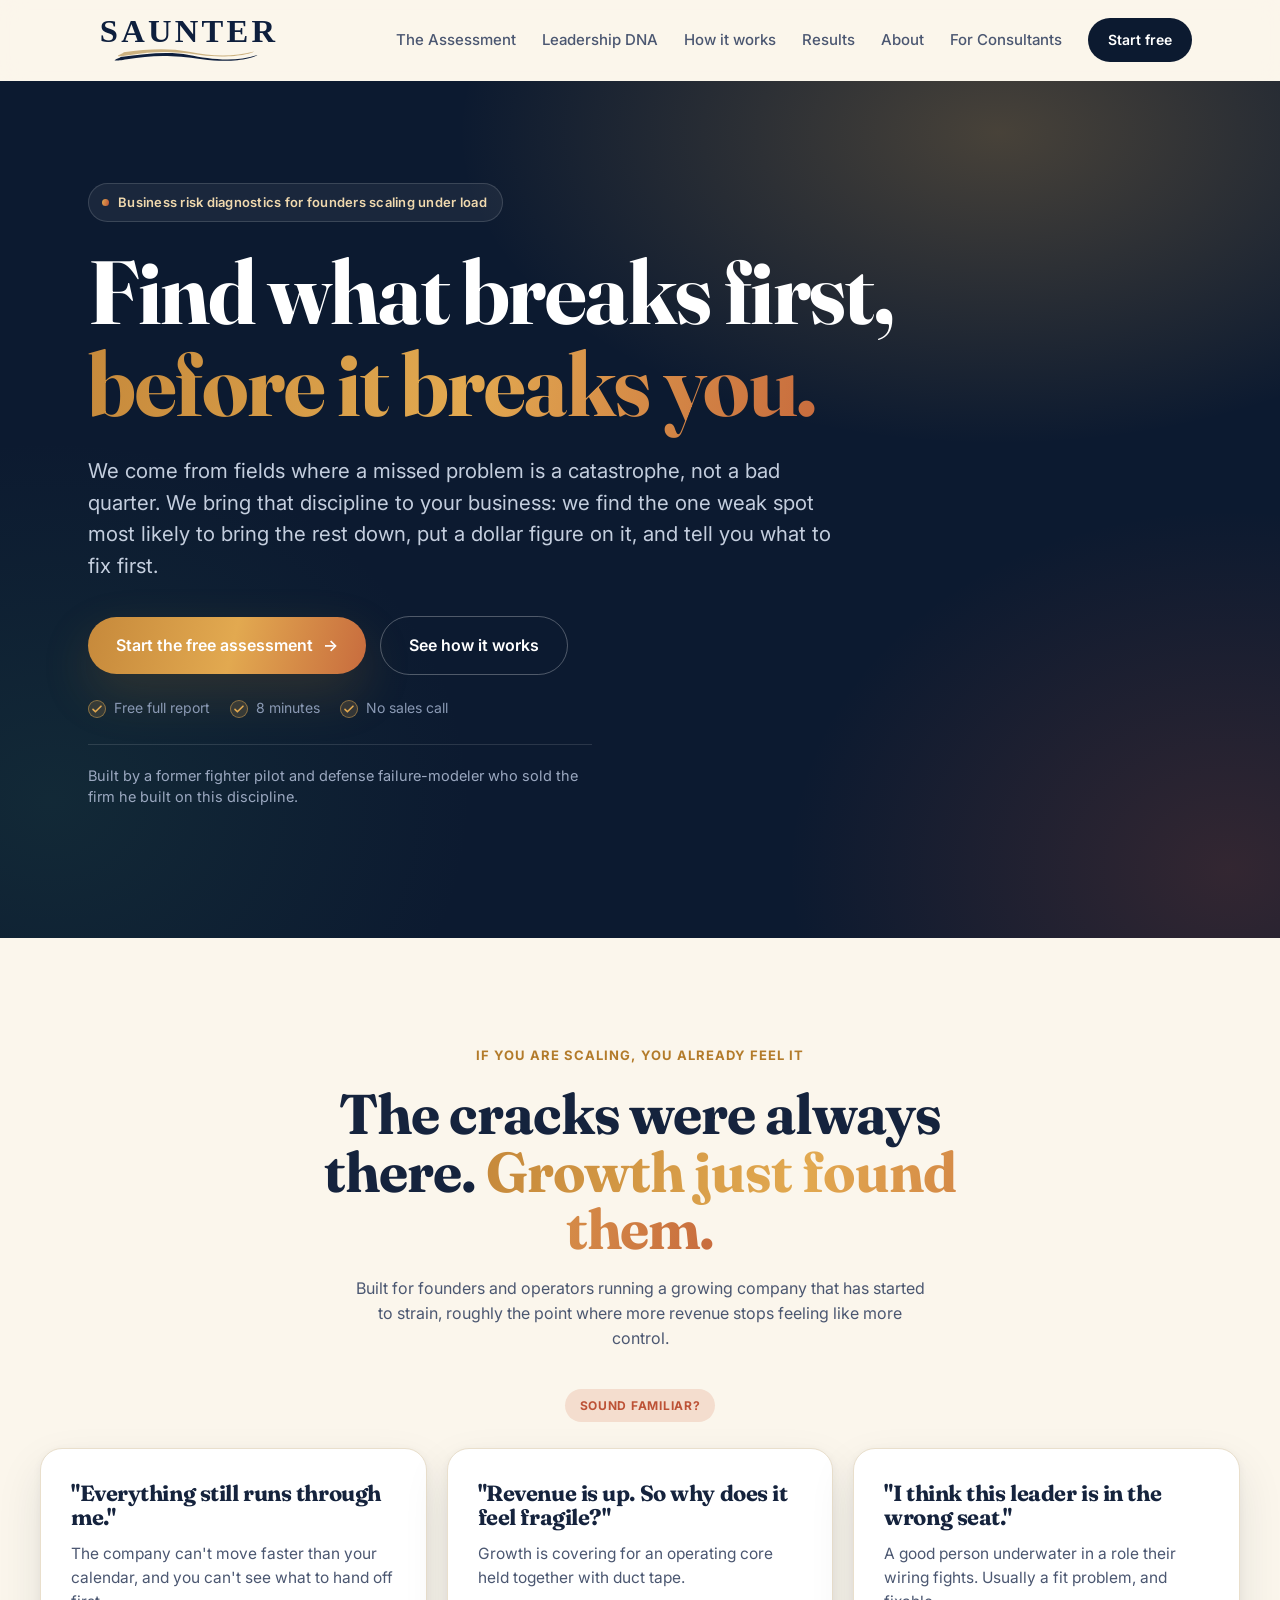
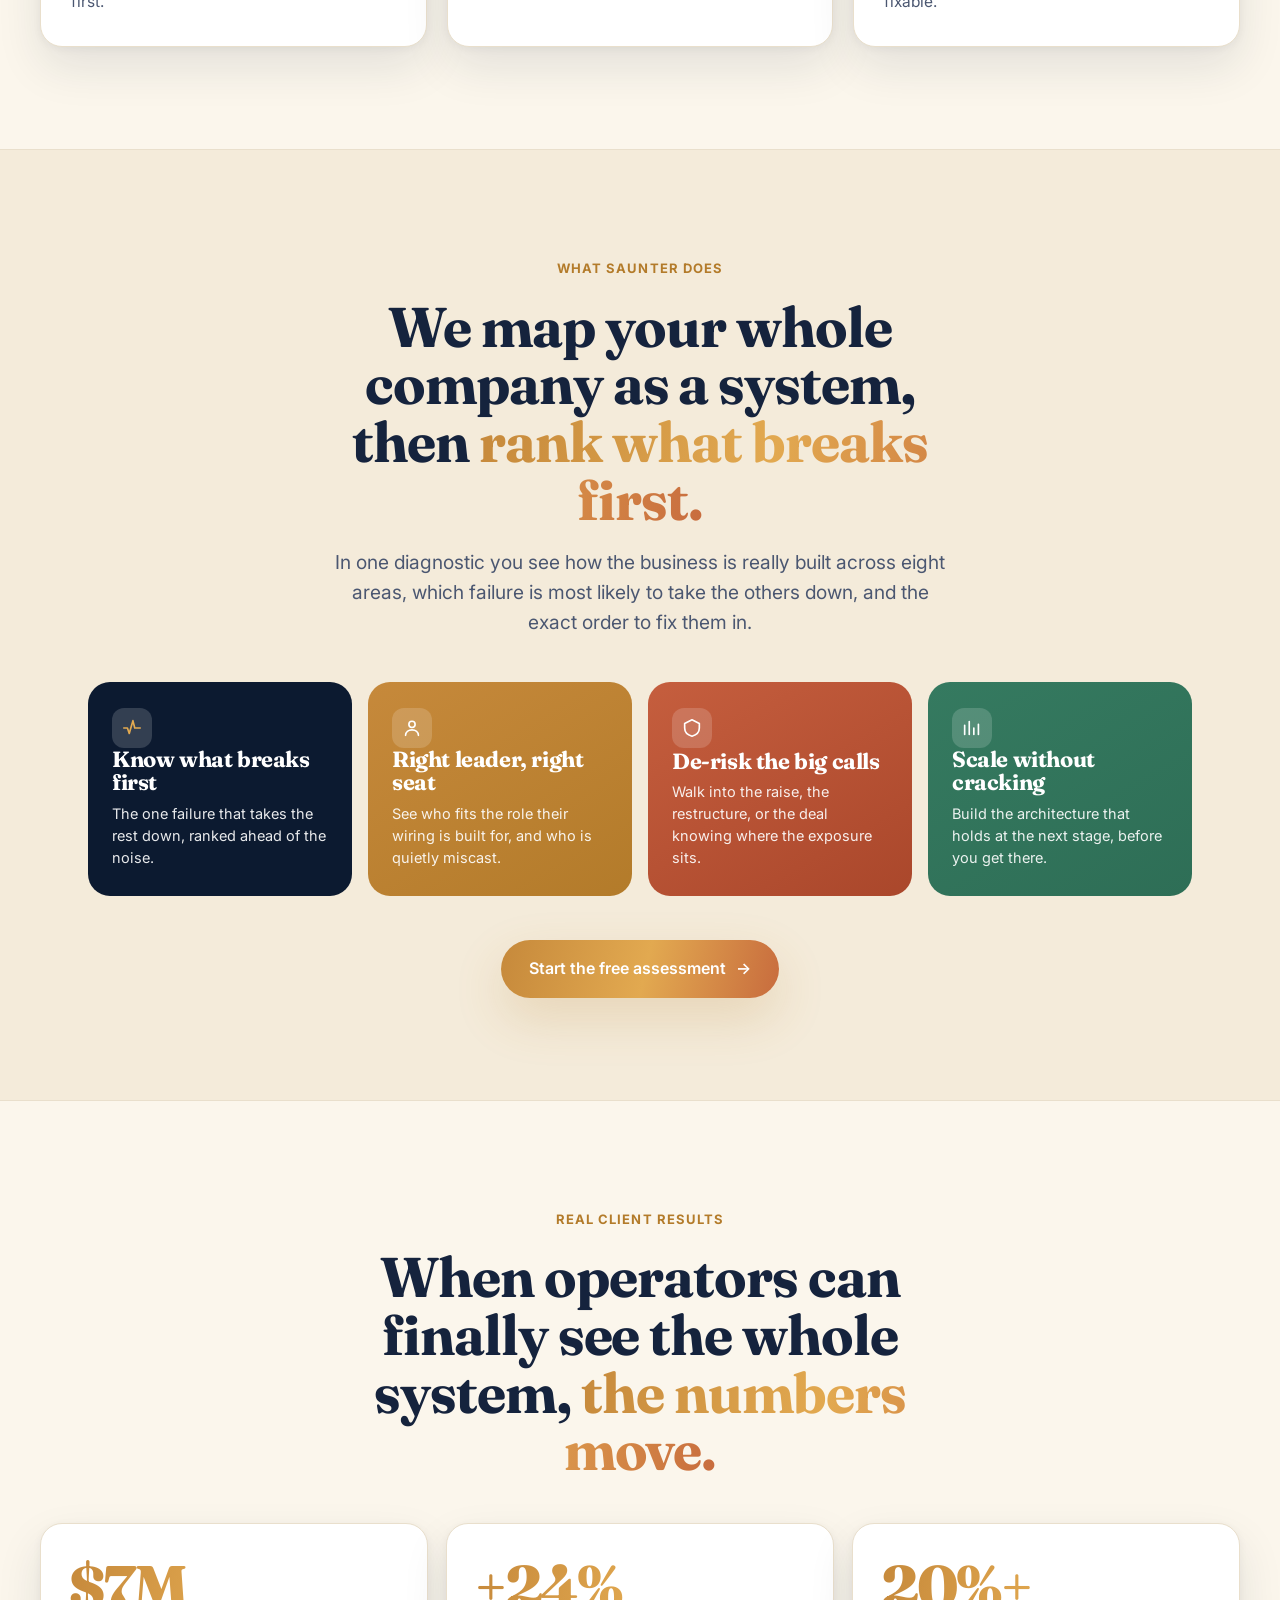
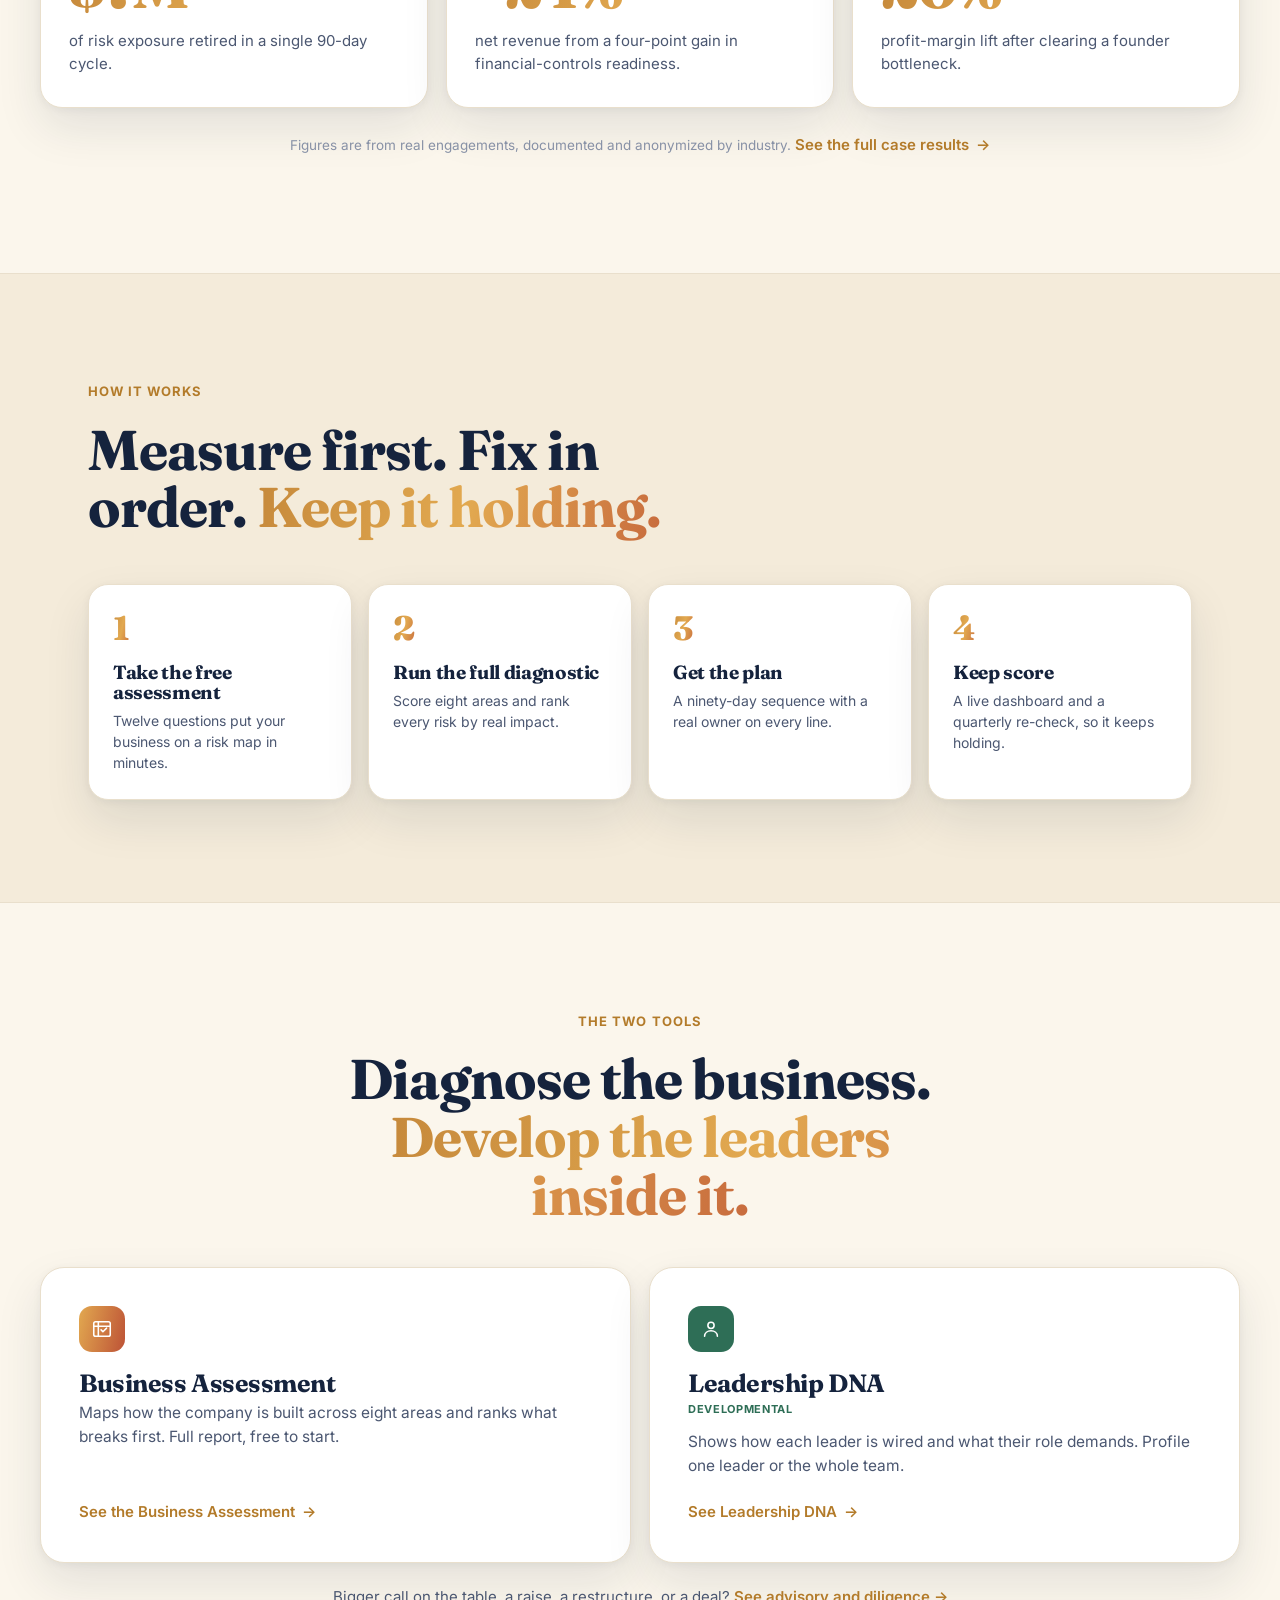
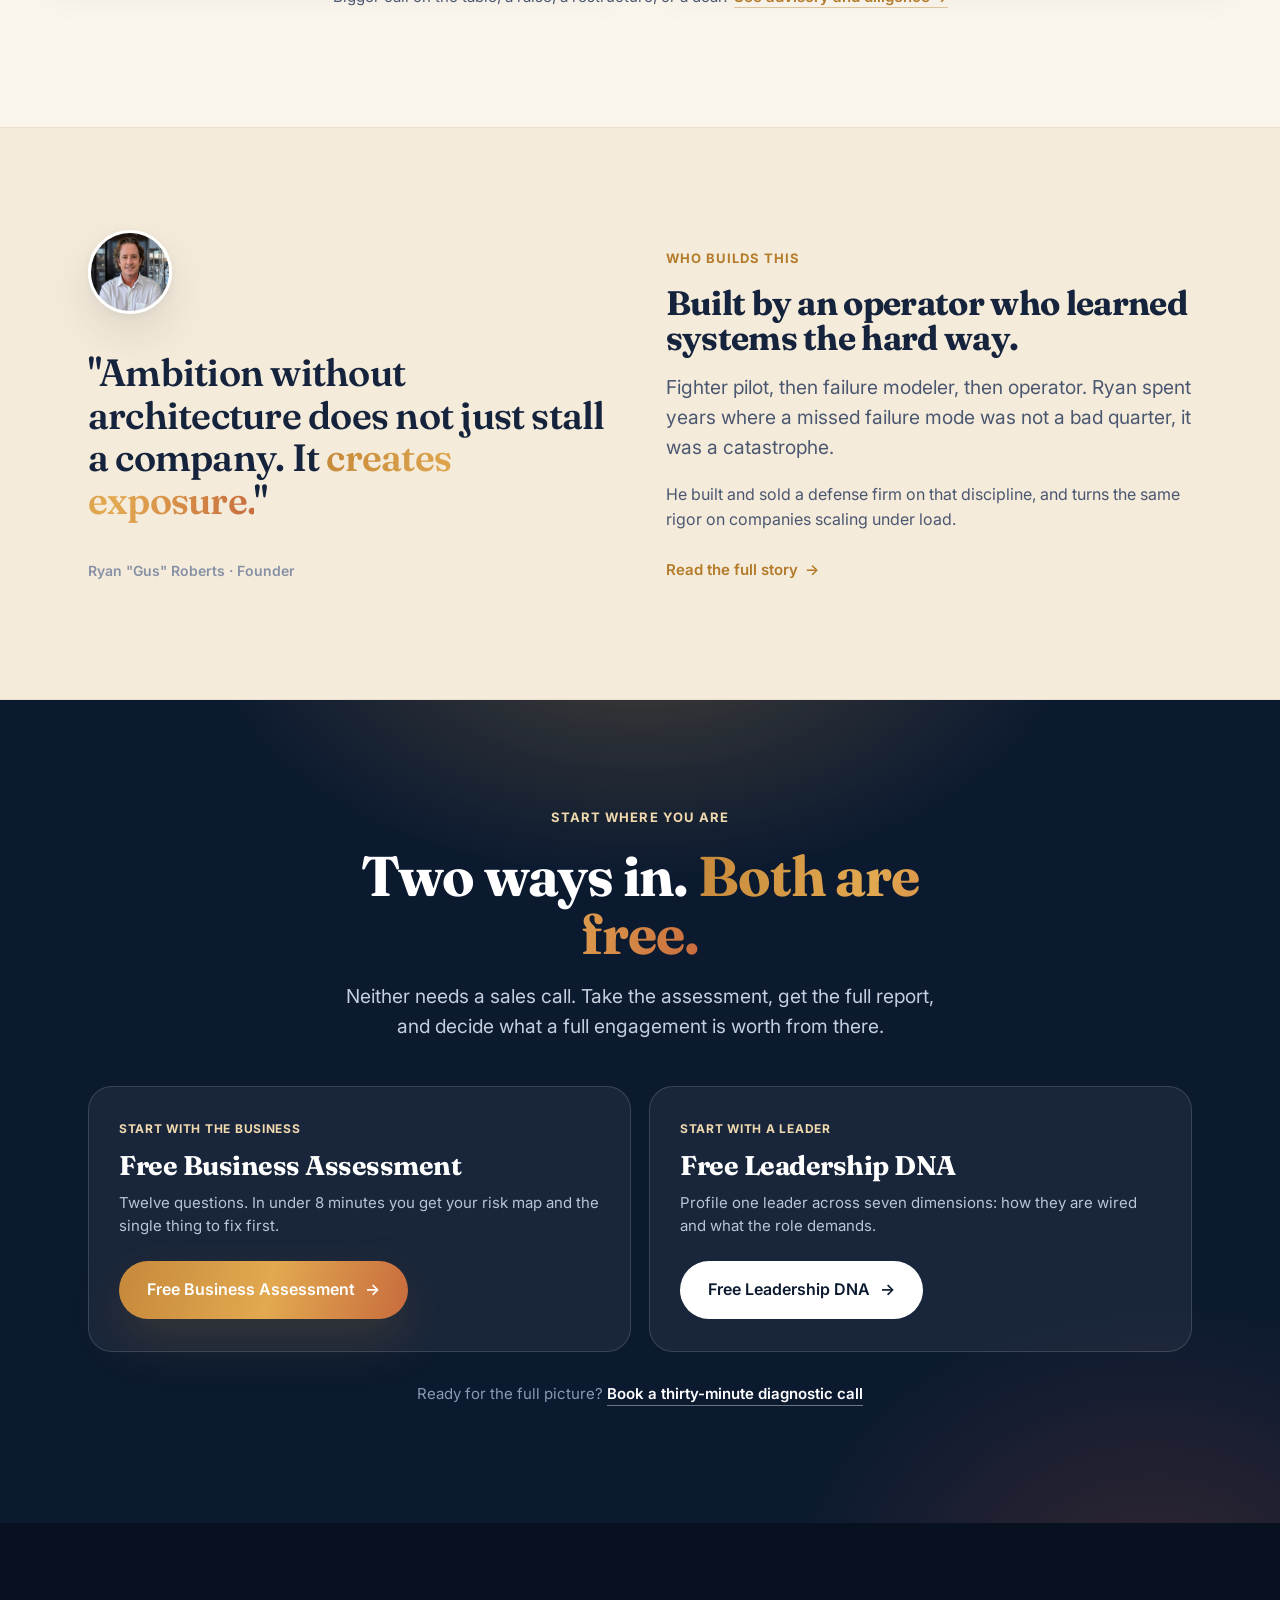
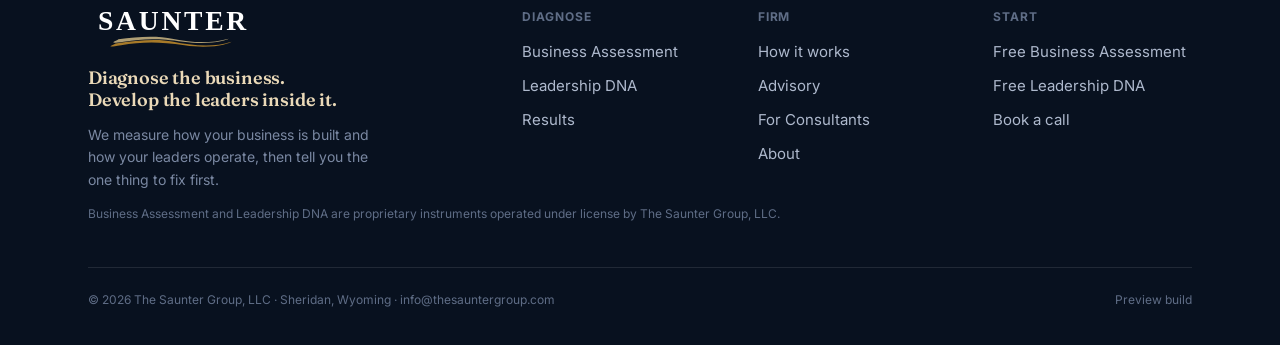
==== commit 8773255f: "Add files via upload" ====
--- a/index.html
+++ b/index.html
@@ -6,7 +6,7 @@
 <meta name="theme-color" content="#0C1A30" />
 <meta name="robots" content="noindex" /><!-- PREVIEW BUILD -->
 <title>The Saunter Group — Find what breaks first, before it breaks you</title>
-<meta name="description" content="Diagnose the business. Develop the leaders inside it. Saunter measures how your business is built and how your leaders operate, then hands you the one thing to fix first." />
+<meta name="description" content="Business risk diagnostics for founders scaling under load. We find the one weak spot most likely to bring the rest down, put a dollar figure on it, and tell you what to fix first." />
 <link rel="icon" type="image/svg+xml" href="assets/saunter-mark.svg" />
 <link rel="preconnect" href="https://fonts.googleapis.com">
 <link rel="preconnect" href="https://fonts.gstatic.com" crossorigin>
@@ -16,22 +16,22 @@
     --cream:#FBF6EC;
     --cream-2:#F4EBDA;
     --card:#FFFFFF;
-    --ink:#15233D;         /* headings on light */
-    --ink-2:#4B5771;       /* body on light */
+    --ink:#15233D;
+    --ink-2:#4B5771;
     --ink-3:#8791A6;
     --navy:#0C1A30;
     --navy-2:#122544;
     --line:#E9DFCC;
     --brass:#B37B2A;
     --amber:#E2A950;
-    --coral:#D5623C;
-    --coral-soft:#F6D9CB;
+    --coral:#BD5236;
+    --coral-soft:#F4DDCE;
     --sand:#EAD6B4;
     --teal:#2E6E56;
     --teal-soft:#CFE3D6;
     --navy-soft:#D5DCE8;
-    --grad:linear-gradient(103deg,#C6893B 0%,#E2A950 52%,#D5623C 120%);
-    --grad-warm:linear-gradient(103deg,#E2A950,#D5623C);
+    --grad:linear-gradient(103deg,#C6893B 0%,#E2A950 52%,#BD5236 120%);
+    --grad-warm:linear-gradient(103deg,#E2A950,#BD5236);
     --disp:'Fraunces', Georgia, 'Times New Roman', serif;
     --ui:'Inter', -apple-system, BlinkMacSystemFont, Segoe UI, Roboto, sans-serif;
     --mx:1200px;
@@ -51,7 +51,6 @@
   .wrap{max-width:var(--mx);margin:0 auto;padding:0 clamp(20px,5vw,48px);position:relative;}
   section{position:relative;}
 
-  /* ---------- type ---------- */
   h1,h2,h3,h4{margin:0;font-family:var(--disp);font-weight:700;font-optical-sizing:auto;letter-spacing:-.018em;line-height:1.05;color:var(--ink);}
   .display{font-weight:700;letter-spacing:-.016em;line-height:1.03;}
   .h1{font-size:clamp(44px,7vw,92px);}
@@ -64,7 +63,6 @@
   .kick.on-dark{color:#F0D9AE;background:rgba(255,255,255,.06);border-color:rgba(255,255,255,.14);}
   .eyebrow{font-family:var(--ui);font-weight:700;font-size:13px;letter-spacing:.08em;text-transform:uppercase;color:var(--brass);}
 
-  /* ---------- buttons ---------- */
   .btn{display:inline-flex;align-items:center;gap:10px;font-family:var(--ui);font-weight:600;font-size:16px;padding:16px 28px;border-radius:999px;text-decoration:none;border:0;cursor:pointer;transition:transform .22s var(--ease),box-shadow .22s var(--ease),background .22s,color .22s;white-space:nowrap;}
   .btn .arw{transition:transform .22s var(--ease);}
   .btn:hover .arw{transform:translateX(4px);}
@@ -82,13 +80,12 @@
   .tlink .arw{transition:transform .2s var(--ease);}
   .tlink:hover .arw{transform:translateX(4px);}
 
-  /* ---------- nav ---------- */
   .nav{position:sticky;top:0;z-index:100;background:rgba(251,246,236,.82);backdrop-filter:saturate(150%) blur(12px);border-bottom:1px solid transparent;transition:border-color .3s,background .3s;}
   .nav.scrolled{border-color:var(--line);background:rgba(251,246,236,.95);}
   .nav-in{max-width:var(--mx);margin:0 auto;padding:14px clamp(20px,5vw,48px);display:flex;align-items:center;gap:26px;}
   .nav-brand{display:flex;align-items:center;flex-shrink:0;text-decoration:none;}
   .nav-brand img{height:52px;width:auto;}
-  .nav-links{display:flex;align-items:center;gap:28px;flex:1;justify-content:flex-end;}
+  .nav-links{display:flex;align-items:center;gap:26px;flex:1;justify-content:flex-end;}
   .nav-links a{font-family:var(--ui);font-weight:500;font-size:15px;color:var(--ink-2);text-decoration:none;transition:color .18s;}
   .nav-links a:hover{color:var(--ink);}
   .nav-cta{background:var(--navy);color:#fff!important;padding:11px 20px;border-radius:999px;font-weight:600!important;font-size:14px!important;transition:transform .2s var(--ease),box-shadow .2s;}
@@ -98,7 +95,7 @@
   .nav-tog[aria-expanded="true"] span:nth-child(1){transform:translateY(7.5px) rotate(45deg);}
   .nav-tog[aria-expanded="true"] span:nth-child(2){opacity:0;}
   .nav-tog[aria-expanded="true"] span:nth-child(3){transform:translateY(-7.5px) rotate(-45deg);}
-  @media(max-width:860px){
+  @media(max-width:900px){
     .nav-tog{display:flex;}
     .nav-links{position:absolute;top:100%;left:12px;right:12px;background:#fff;border:1px solid var(--line);border-radius:20px;box-shadow:var(--shadow);flex-direction:column;align-items:stretch;gap:2px;padding:10px;opacity:0;visibility:hidden;transform:translateY(-8px) scale(.98);transform-origin:top;transition:opacity .2s,transform .26s var(--ease),visibility 0s linear .26s;}
     .nav-links.open{opacity:1;visibility:visible;transform:none;transition:opacity .2s,transform .26s var(--ease);}
@@ -107,28 +104,25 @@
     .nav-cta{text-align:center;margin-top:4px;}
   }
 
-  /* ---------- reveal ---------- */
   .rev{opacity:0;transform:translateY(24px);transition:opacity .7s var(--ease),transform .7s var(--ease);}
   .rev.in{opacity:1;transform:none;}
   .rev.d1{transition-delay:.08s;}.rev.d2{transition-delay:.16s;}.rev.d3{transition-delay:.24s;}.rev.d4{transition-delay:.32s;}
   @media(prefers-reduced-motion:reduce){.rev{opacity:1!important;transform:none!important;}html{scroll-behavior:auto;}}
 
-  /* ---------- HERO ---------- */
   .hero{background:var(--navy);color:#fff;position:relative;overflow:hidden;}
   .hero::before{content:"";position:absolute;inset:0;background:
     radial-gradient(900px 520px at 78% 6%, rgba(226,169,80,.28), transparent 60%),
-    radial-gradient(760px 620px at 96% 92%, rgba(213,98,60,.24), transparent 58%),
-    radial-gradient(700px 600px at 4% 84%, rgba(46,110,86,.20), transparent 60%);}
-  .hero::after{content:"";position:absolute;left:0;right:0;bottom:-1px;height:120px;background:linear-gradient(to bottom, transparent, var(--cream));opacity:.0;}
-  .hero-in{position:relative;z-index:2;max-width:var(--mx);margin:0 auto;padding:clamp(64px,9vw,120px) clamp(20px,5vw,48px) clamp(72px,10vw,130px);}
-  .hero h1{max-width:17ch;margin:26px 0 0;color:#fff;}
-  .hero .lead{color:#C4CEDE;max-width:56ch;margin:24px 0 0;font-size:clamp(18px,1.6vw,23px);}
-  .hero-cta{display:flex;gap:14px;flex-wrap:wrap;align-items:center;margin-top:38px;}
-  .hero-trust{margin-top:20px;font-size:14px;color:#8A99B4;display:flex;gap:8px 20px;flex-wrap:wrap;}
+    radial-gradient(760px 620px at 96% 92%, rgba(189,82,54,.22), transparent 58%),
+    radial-gradient(700px 600px at 4% 84%, rgba(46,110,86,.18), transparent 60%);}
+  .hero-in{position:relative;z-index:2;max-width:var(--mx);margin:0 auto;padding:clamp(60px,8vw,112px) clamp(20px,5vw,48px) clamp(64px,9vw,120px);}
+  .hero h1{max-width:16ch;margin:24px 0 0;color:#fff;}
+  .hero .lead{color:#C4CEDE;max-width:58ch;margin:24px 0 0;font-size:clamp(18px,1.6vw,23px);}
+  .hero-cta{display:flex;gap:14px;flex-wrap:wrap;align-items:center;margin-top:34px;}
+  .hero-trust{margin-top:22px;font-size:14px;color:#8A99B4;display:flex;gap:8px 20px;flex-wrap:wrap;}
   .hero-trust span{display:inline-flex;align-items:center;gap:8px;}
   .hero-trust span::before{content:"";width:16px;height:16px;border-radius:50%;background:rgba(226,169,80,.16);border:1px solid rgba(226,169,80,.5);background-image:url("data:image/svg+xml,%3Csvg xmlns='http://www.w3.org/2000/svg' width='16' height='16' viewBox='0 0 16 16'%3E%3Cpath d='M4 8.4l2.4 2.4L12 5.2' stroke='%23E2A950' stroke-width='1.6' fill='none' stroke-linecap='round' stroke-linejoin='round'/%3E%3C/svg%3E");}
-
-  /* ---------- benefit tiles ---------- */
+  .hero-cred{margin-top:24px;padding-top:20px;border-top:1px solid rgba(255,255,255,.12);font-family:var(--ui);font-size:14.5px;color:#9BA8C0;max-width:56ch;line-height:1.5;}
+
   .tiles{display:grid;grid-template-columns:repeat(4,1fr);gap:16px;margin-top:44px;}
   @media(max-width:900px){.tiles{grid-template-columns:1fr 1fr;}}
   @media(max-width:520px){.tiles{grid-template-columns:1fr;}}
@@ -139,84 +133,48 @@
   .tile p{font-family:var(--ui);font-size:14.5px;line-height:1.5;margin:0;opacity:.9;}
   .tile-navy{background:var(--navy);color:#fff;}
   .tile-brass{background:linear-gradient(150deg,#C6893B,#B37B2A);color:#fff;}
-  .tile-coral{background:linear-gradient(150deg,#DE6E45,#C94F2E);color:#fff;}
+  .tile-coral{background:linear-gradient(150deg,#C55E3E,#AA472B);color:#fff;}
   .tile-teal{background:linear-gradient(150deg,#357a60,#2E6E56);color:#fff;}
   .tile .ic svg{width:22px;height:22px;}
 
-  /* ---------- section scaffold ---------- */
-  .sec{padding:clamp(72px,9vw,132px) 0;}
+  .sec{padding:clamp(64px,8vw,120px) 0;}
   .sec-head{max-width:56ch;}
   .sec-head.center{margin:0 auto;text-align:center;}
   .sec-head .h2{margin-top:16px;}
   .sec-head .lead{margin-top:20px;}
 
-  /* problem cards */
-  .pain-grid{display:grid;grid-template-columns:repeat(3,1fr);gap:20px;margin-top:52px;}
+  .pain-head{text-align:center;max-width:60ch;margin:0 auto;}
+  .pain-qual{font-family:var(--ui);font-size:16px;color:var(--ink-2);max-width:58ch;margin:18px auto 0;line-height:1.55;}
+  .sound{display:inline-flex;align-items:center;gap:9px;font-family:var(--ui);font-weight:700;font-size:12px;letter-spacing:.06em;text-transform:uppercase;color:var(--coral);background:var(--coral-soft);border-radius:999px;padding:7px 15px;margin:38px auto 0;}
+  .pain-grid{display:grid;grid-template-columns:repeat(3,1fr);gap:20px;margin-top:26px;}
   @media(max-width:880px){.pain-grid{grid-template-columns:1fr;}}
   .pain{background:var(--card);border:1px solid var(--line);border-radius:22px;padding:32px 30px;box-shadow:var(--shadow);}
   .pain .q{font-family:var(--disp);font-weight:700;font-size:22px;line-height:1.12;color:var(--ink);margin:0 0 12px;letter-spacing:-.02em;}
   .pain p{font-family:var(--ui);font-size:15.5px;color:var(--ink-2);margin:0;line-height:1.55;}
-  .pain .tag{font-family:var(--ui);font-weight:700;font-size:12px;letter-spacing:.06em;text-transform:uppercase;color:var(--coral);margin-bottom:14px;display:block;}
-
-  /* solution split */
+
   .split{display:grid;grid-template-columns:1fr 1fr;gap:clamp(24px,4vw,56px);align-items:center;}
   @media(max-width:880px){.split{grid-template-columns:1fr;gap:32px;}}
-  .prod-card{background:var(--card);border:1px solid var(--line);border-radius:26px;padding:clamp(28px,3.4vw,44px);box-shadow:var(--shadow);}
+  .prod-card{background:var(--card);border:1px solid var(--line);border-radius:26px;padding:clamp(28px,3.4vw,40px);box-shadow:var(--shadow);}
   .prod-badge{display:inline-flex;align-items:center;gap:8px;font-family:var(--ui);font-weight:700;font-size:12px;letter-spacing:.05em;text-transform:uppercase;color:#fff;background:var(--grad-warm);padding:7px 14px;border-radius:999px;margin-bottom:20px;}
-  .prod-badge.nested{background:var(--teal);}
-  .prod-list{list-style:none;padding:0;margin:22px 0 28px;}
-  .prod-list li{font-family:var(--ui);font-size:15.5px;color:var(--ink-2);padding:13px 0;border-top:1px solid var(--line);display:flex;gap:12px;align-items:flex-start;}
-  .prod-list li:first-child{border-top:0;}
-  .prod-list li::before{content:"";flex-shrink:0;width:22px;height:22px;border-radius:7px;margin-top:1px;background:var(--cream-2);background-image:url("data:image/svg+xml,%3Csvg xmlns='http://www.w3.org/2000/svg' width='22' height='22' viewBox='0 0 22 22'%3E%3Cpath d='M6 11.4l3 3L16 7' stroke='%23B37B2A' stroke-width='1.8' fill='none' stroke-linecap='round' stroke-linejoin='round'/%3E%3C/svg%3E");background-repeat:no-repeat;background-position:center;}
-
-  /* big number panel */
-  .figpanel{background:var(--navy);border-radius:26px;padding:clamp(28px,3.4vw,40px);color:#fff;box-shadow:var(--shadow-lg);position:relative;overflow:hidden;}
-  .figpanel::before{content:"";position:absolute;inset:0;background:radial-gradient(500px 320px at 88% 0%, rgba(226,169,80,.22), transparent 62%);}
-  .figpanel .fh{position:relative;display:flex;justify-content:space-between;align-items:center;margin-bottom:22px;}
-  .figpanel .fh .t{font-family:var(--ui);font-weight:600;font-size:14px;color:#C4CEDE;}
-  .figpanel .fh .b{font-family:var(--ui);font-weight:700;font-size:12px;letter-spacing:.05em;text-transform:uppercase;color:#F0D9AE;background:rgba(226,169,80,.14);border:1px solid rgba(226,169,80,.34);padding:6px 12px;border-radius:999px;}
-  .drow{position:relative;display:grid;grid-template-columns:120px 1fr 42px;align-items:center;gap:16px;padding:11px 0;border-top:1px solid rgba(255,255,255,.10);}
-  .drow:first-of-type{border-top:0;}
-  .drow .dn{font-family:var(--ui);font-size:14px;color:#C4CEDE;}
-  .drow .dt{height:8px;border-radius:99px;background:rgba(255,255,255,.10);overflow:hidden;}
-  .drow .df{height:100%;width:0;border-radius:99px;background:var(--grad-warm);transition:width 1.1s var(--ease);}
-  .drow .df.crit{background:linear-gradient(90deg,#E0623A,#D5623C);}
-  .drow .dv{font-family:var(--ui);font-weight:700;font-size:15px;text-align:right;}
-  .drow .dv.crit{color:#F0A07E;}
-
-  /* stat band */
-  .statband{background:var(--cream-2);border-top:1px solid var(--line);border-bottom:1px solid var(--line);}
-  .statgrid{display:grid;grid-template-columns:auto 1fr;gap:clamp(24px,5vw,64px);align-items:center;}
-  @media(max-width:760px){.statgrid{grid-template-columns:1fr;gap:16px;}}
-  .statnum{font-family:var(--disp);font-weight:800;font-size:clamp(88px,15vw,190px);line-height:.86;letter-spacing:-.05em;background:var(--grad);-webkit-background-clip:text;background-clip:text;color:transparent;}
-  .statctx{font-family:var(--disp);font-weight:600;font-size:clamp(21px,2.5vw,30px);line-height:1.16;color:var(--ink);letter-spacing:-.02em;max-width:22ch;}
-
-  /* proof strip (lead with proof) */
-  .proofbar{background:var(--cream);border-bottom:1px solid var(--line);}
-  .proofbar-in{display:flex;align-items:center;justify-content:space-between;gap:28px 44px;flex-wrap:wrap;padding:26px 0;}
-  .proofbar .lbl{font-family:var(--ui);font-weight:700;font-size:13.5px;letter-spacing:.02em;color:var(--ink-3);max-width:24ch;line-height:1.4;}
-  .proofbar .nums{display:flex;gap:30px 44px;flex-wrap:wrap;}
-  .pstat{display:flex;flex-direction:column;}
-  .pstat b{font-family:var(--disp);font-weight:800;font-size:clamp(28px,3vw,40px);letter-spacing:-.03em;line-height:1;background:var(--grad);-webkit-background-clip:text;background-clip:text;color:transparent;}
-  .pstat span{font-family:var(--ui);font-size:13px;color:var(--ink-2);margin-top:6px;}
-
-  /* results / proof section */
-  .result-grid{display:grid;grid-template-columns:repeat(3,1fr);gap:18px;margin-top:44px;}
-  @media(max-width:820px){.result-grid{grid-template-columns:1fr;}}
-  .result-grid.g2{grid-template-columns:repeat(2,1fr);}
-  @media(max-width:820px){.result-grid.g2{grid-template-columns:1fr;}}
-  .result{background:var(--card);border:1px solid var(--line);border-radius:22px;padding:32px 28px;box-shadow:var(--shadow);}
-  .result b{display:block;font-family:var(--disp);font-weight:800;font-size:clamp(42px,5.4vw,64px);letter-spacing:-.04em;line-height:1;background:var(--grad);-webkit-background-clip:text;background-clip:text;color:transparent;}
-  .result p{font-family:var(--ui);font-size:15.5px;color:var(--ink-2);margin:14px 0 0;line-height:1.5;}
-  .result .src{display:block;font-family:var(--ui);font-weight:600;font-size:12.5px;color:var(--ink-3);margin-top:16px;}
-  .tstmnl{margin-top:18px;background:var(--navy);color:#fff;border-radius:26px;padding:clamp(30px,4vw,52px);position:relative;overflow:hidden;}
-  .tstmnl::before{content:"";position:absolute;inset:0;background:radial-gradient(560px 340px at 90% 0%, rgba(226,169,80,.20), transparent 62%);}
-  .tstmnl q{position:relative;font-family:var(--disp);font-weight:600;font-size:clamp(22px,2.9vw,34px);line-height:1.24;letter-spacing:-.02em;quotes:none;display:block;color:#fff;}
-  .tstmnl .who{position:relative;font-family:var(--ui);font-size:14.5px;color:#C4CEDE;margin-top:22px;display:block;}
-  .ph-note{display:inline-flex;align-items:center;gap:8px;font-family:var(--ui);font-weight:600;font-size:12px;color:var(--coral);background:var(--coral-soft);border-radius:999px;padding:6px 13px;margin-top:14px;}
-
-  /* method steps */
-  .steps{display:grid;grid-template-columns:repeat(4,1fr);gap:16px;margin-top:52px;}
+
+  .tools{display:grid;grid-template-columns:1fr 1fr;gap:18px;margin-top:44px;}
+  @media(max-width:760px){.tools{grid-template-columns:1fr;}}
+  .tool{background:var(--card);border:1px solid var(--line);border-radius:24px;padding:clamp(28px,3vw,38px);box-shadow:var(--shadow);display:flex;flex-direction:column;}
+  .tool .ic{width:46px;height:46px;border-radius:13px;background:var(--grad-warm);display:flex;align-items:center;justify-content:center;margin-bottom:18px;}
+  .tool.ldna .ic{background:var(--teal);}
+  .tool h3{font-size:25px;margin:0 0 4px;}
+  .tool .dev{font-family:var(--ui);font-weight:700;font-size:11px;letter-spacing:.06em;text-transform:uppercase;color:var(--teal);margin-bottom:12px;display:inline-block;}
+  .tool p{font-family:var(--ui);font-size:15.5px;color:var(--ink-2);line-height:1.55;margin:0 0 22px;}
+  .tool .tlink{margin-top:auto;}
+
+  .figrow{display:grid;grid-template-columns:repeat(3,1fr);gap:18px;margin-top:44px;}
+  @media(max-width:760px){.figrow{grid-template-columns:1fr;}}
+  .fig{background:var(--card);border:1px solid var(--line);border-radius:22px;padding:32px 28px;box-shadow:var(--shadow);}
+  .fig b{display:block;font-family:var(--disp);font-weight:800;font-size:clamp(42px,5.4vw,60px);letter-spacing:-.04em;line-height:1;background:var(--grad);-webkit-background-clip:text;background-clip:text;color:transparent;}
+  .fig p{font-family:var(--ui);font-size:15px;color:var(--ink-2);margin:14px 0 0;line-height:1.5;}
+  .src-line{font-family:var(--ui);font-size:13.5px;color:var(--ink-3);margin-top:26px;line-height:1.5;}
+
+  .steps{display:grid;grid-template-columns:repeat(4,1fr);gap:16px;margin-top:48px;}
   @media(max-width:880px){.steps{grid-template-columns:1fr 1fr;}}
   @media(max-width:520px){.steps{grid-template-columns:1fr;}}
   .step{background:var(--card);border:1px solid var(--line);border-radius:20px;padding:26px 24px;box-shadow:var(--shadow);}
@@ -224,30 +182,17 @@
   .step h4{font-size:19px;margin:14px 0 7px;}
   .step p{font-family:var(--ui);font-size:14px;color:var(--ink-2);margin:0;line-height:1.5;}
 
-  /* proof */
-  .proof{background:var(--navy);color:#fff;}
-  .proof .h2{color:#fff;}
-  .proof .lead{color:#C4CEDE;}
-  .proof-card{background:rgba(255,255,255,.05);border:1px solid rgba(255,255,255,.12);border-radius:24px;padding:clamp(28px,3.4vw,40px);}
-  .logos{display:flex;flex-wrap:wrap;gap:24px 34px;align-items:center;margin-top:36px;}
-  .logos img{height:30px;width:auto;opacity:.65;filter:brightness(0) invert(1);transition:opacity .25s;}
-  .logos a:hover img{opacity:1;}
-
-  /* instruments */
-  .insrow{display:grid;grid-template-columns:1fr auto;gap:16px;align-items:center;padding:20px 0;border-top:1px solid var(--line);}
-  .insrow:first-child{border-top:0;}
-  .insrow h4{font-size:20px;margin:0 0 3px;}
-  .insrow .m{font-family:var(--ui);font-size:13px;color:var(--ink-3);}
-  .insrow .r{font-family:var(--ui);font-weight:700;font-size:13px;color:var(--brass);white-space:nowrap;}
-
-  /* about */
+  .statband{background:var(--cream-2);border-top:1px solid var(--line);border-bottom:1px solid var(--line);}
+
   .about-portrait{width:84px;height:84px;border-radius:50%;overflow:hidden;border:3px solid #fff;box-shadow:var(--shadow);margin-bottom:20px;}
   .about-portrait img{width:100%;height:100%;object-fit:cover;}
   .about-quote{font-family:var(--disp);font-weight:600;font-size:clamp(24px,3.2vw,38px);line-height:1.12;letter-spacing:-.02em;color:var(--ink);}
 
-  /* closing cta */
+  .adv-teaser{margin-top:22px;font-family:var(--ui);font-size:15px;color:var(--ink-2);text-align:center;}
+  .adv-teaser a{color:var(--brass);font-weight:600;text-decoration:none;border-bottom:1px solid rgba(179,123,42,.4);padding-bottom:1px;}
+
   .close{background:var(--navy);color:#fff;position:relative;overflow:hidden;}
-  .close::before{content:"";position:absolute;inset:0;background:radial-gradient(700px 420px at 50% -10%, rgba(226,169,80,.26), transparent 62%),radial-gradient(600px 500px at 90% 110%, rgba(213,98,60,.22), transparent 60%);}
+  .close::before{content:"";position:absolute;inset:0;background:radial-gradient(700px 420px at 50% -10%, rgba(226,169,80,.26), transparent 62%),radial-gradient(600px 500px at 90% 110%, rgba(189,82,54,.22), transparent 60%);}
   .close .h2{color:#fff;}
   .doors{display:grid;grid-template-columns:1fr 1fr;gap:18px;margin-top:44px;}
   @media(max-width:760px){.doors{grid-template-columns:1fr;}}
@@ -257,7 +202,6 @@
   .door h3{font-size:27px;color:#fff;margin:0 0 10px;}
   .door p{font-family:var(--ui);font-size:15px;color:#B9C4D6;line-height:1.55;margin:0 0 24px;flex:1;}
 
-  /* footer */
   footer{background:#08111F;color:#8A99B4;padding:clamp(56px,7vw,84px) 0 36px;}
   .foot-grid{display:grid;grid-template-columns:2fr 1fr 1fr 1fr;gap:36px;}
   @media(max-width:760px){.foot-grid{grid-template-columns:1fr 1fr;gap:28px;}}
@@ -268,6 +212,14 @@
   .foot-col a{display:block;font-family:var(--ui);font-size:15px;color:#AEB9CD;text-decoration:none;margin-bottom:10px;}
   .foot-col a:hover{color:#fff;}
   .foot-bot{margin-top:44px;padding-top:22px;border-top:1px solid rgba(255,255,255,.10);display:flex;justify-content:space-between;gap:14px;flex-wrap:wrap;font-family:var(--ui);font-size:12px;color:#5f6d86;}
+  .foot-license{margin-top:14px;font-family:var(--ui);font-size:12px;color:#5f6d86;line-height:1.5;}
+
+  .mcta{display:none;}
+  @media(max-width:640px){
+    .mcta{display:block;position:fixed;left:0;right:0;bottom:0;z-index:200;padding:10px 14px calc(10px + env(safe-area-inset-bottom));background:rgba(12,26,48,.94);backdrop-filter:blur(10px);border-top:1px solid rgba(255,255,255,.14);}
+    .mcta a{width:100%;justify-content:center;}
+    body{padding-bottom:76px;}
+  }
 </style>
 </head>
 <body>
@@ -280,310 +232,145 @@
       <a href="assessment/">The Assessment</a>
       <a href="leadership-dna/">Leadership DNA</a>
       <a href="method/">How it works</a>
+      <a href="results/">Results</a>
+      <a href="about/">About</a>
       <a href="consulting/">For Consultants</a>
-      <a href="about/">About</a>
-      <a href="#start" class="nav-cta">Get your free diagnostic</a>
+      <a href="#start" class="nav-cta">Start free</a>
     </div>
   </div>
 </nav>
 
-<!-- ================= HERO ================= -->
+<!-- ============ BLOCK 1 — HERO ============ -->
 <section class="hero">
   <div class="hero-in">
-    <span class="kick on-dark rev">Failure analysis for companies, not machines</span>
-    <h1 class="display h1 rev d1">Find out what's going to break <span class="grad-text">before it breaks you.</span></h1>
-    <p class="lead rev d2">We come from systems engineering, vulnerability analysis, and change management, the disciplines where a missed failure mode is a catastrophe, not a bad quarter, and a fix only counts if it holds. Saunter turns that rigor on your business and your leaders, including how they adopt AI without breaking what already works, then hands you the one leak to seal first, with a number next to it.</p>
+    <span class="kick on-dark rev">Business risk diagnostics for founders scaling under load</span>
+    <h1 class="display h1 rev d1">Find what breaks first, <span class="grad-text">before it breaks you.</span></h1>
+    <p class="lead rev d2">We come from fields where a missed problem is a catastrophe, not a bad quarter. We bring that discipline to your business: we find the one weak spot most likely to bring the rest down, put a dollar figure on it, and tell you what to fix first.</p>
     <div class="hero-cta rev d3">
-      <a href="#start" class="btn btn-grad">Take the free assessment <span class="arw">→</span></a>
-      <a href="#method" class="btn btn-ghost on-dark">See how it works</a>
+      <a href="#start" class="btn btn-grad">Start the free assessment <span class="arw">→</span></a>
+      <a href="#how" class="btn btn-ghost on-dark">See how it works</a>
     </div>
     <div class="hero-trust rev d3">
       <span>Free full report</span>
-      <span>Under 8 minutes</span>
+      <span>8 minutes</span>
       <span>No sales call</span>
     </div>
-
-    <div class="tiles rev d2">
-      <div class="tile tile-navy">
+    <p class="hero-cred rev d3">Built by a former fighter pilot and defense failure-modeler who sold the firm he built on this discipline.</p>
+  </div>
+</section>
+
+<!-- ============ BLOCK 2 — IS THIS YOU? ============ -->
+<section class="sec wrap">
+  <div class="pain-head rev">
+    <span class="eyebrow">If you are scaling, you already feel it</span>
+    <h2 class="h2" style="margin-top:16px;">The cracks were always there. <span class="grad-text">Growth just found them.</span></h2>
+    <p class="pain-qual">Built for founders and operators running a growing company that has started to strain, roughly the point where more revenue stops feeling like more control.</p>
+    <span class="sound">Sound familiar?</span>
+  </div>
+  <div class="pain-grid">
+    <div class="pain rev d1">
+      <p class="q">"Everything still runs through me."</p>
+      <p>The company can't move faster than your calendar, and you can't see what to hand off first.</p>
+    </div>
+    <div class="pain rev d2">
+      <p class="q">"Revenue is up. So why does it feel fragile?"</p>
+      <p>Growth is covering for an operating core held together with duct tape.</p>
+    </div>
+    <div class="pain rev d3">
+      <p class="q">"I think this leader is in the wrong seat."</p>
+      <p>A good person underwater in a role their wiring fights. Usually a fit problem, and fixable.</p>
+    </div>
+  </div>
+</section>
+
+<!-- ============ BLOCK 3 — WHAT SAUNTER DOES ============ -->
+<section class="sec statband">
+  <div class="wrap">
+    <div class="sec-head center rev">
+      <span class="eyebrow">What Saunter does</span>
+      <h2 class="h2">We map your whole company as a system, then <span class="grad-text">rank what breaks first.</span></h2>
+      <p class="lead" style="margin-left:auto;margin-right:auto;">In one diagnostic you see how the business is really built across eight areas, which failure is most likely to take the others down, and the exact order to fix them in.</p>
+    </div>
+    <div class="tiles">
+      <div class="tile tile-navy rev d1">
         <div class="ic"><svg viewBox="0 0 24 24" fill="none"><path d="M3 12h4l2 6 4-14 2 8h6" stroke="#E2A950" stroke-width="1.8" stroke-linecap="round" stroke-linejoin="round"/></svg></div>
-        <div><h4>Know what breaks first</h4><p>The one failure that takes the rest down with it, ranked ahead of the noise.</p></div>
-      </div>
-      <div class="tile tile-brass">
+        <div><h4>Know what breaks first</h4><p>The one failure that takes the rest down, ranked ahead of the noise.</p></div>
+      </div>
+      <div class="tile tile-brass rev d2">
         <div class="ic"><svg viewBox="0 0 24 24" fill="none"><circle cx="12" cy="8" r="3.4" stroke="#fff" stroke-width="1.8"/><path d="M5 20c0-3.6 3.1-6 7-6s7 2.4 7 6" stroke="#fff" stroke-width="1.8" stroke-linecap="round"/></svg></div>
         <div><h4>Right leader, right seat</h4><p>See who fits the role their wiring is built for, and who is quietly miscast.</p></div>
       </div>
-      <div class="tile tile-coral">
+      <div class="tile tile-coral rev d3">
         <div class="ic"><svg viewBox="0 0 24 24" fill="none"><path d="M12 3l8 4v5c0 4.4-3.2 7.6-8 9-4.8-1.4-8-4.6-8-9V7l8-4z" stroke="#fff" stroke-width="1.8" stroke-linejoin="round"/></svg></div>
-        <div><h4>De-risk the big calls</h4><p>Walk into the raise, the hire, or the deal knowing exactly where the exposure sits.</p></div>
-      </div>
-      <div class="tile tile-teal">
+        <div><h4>De-risk the big calls</h4><p>Walk into the raise, the restructure, or the deal knowing where the exposure sits.</p></div>
+      </div>
+      <div class="tile tile-teal rev d4">
         <div class="ic"><svg viewBox="0 0 24 24" fill="none"><path d="M4 19V9m5 10V5m5 14v-7m5 7V8" stroke="#fff" stroke-width="1.8" stroke-linecap="round"/></svg></div>
         <div><h4>Scale without cracking</h4><p>Build the architecture that holds at the next stage, before you get there.</p></div>
       </div>
     </div>
-  </div>
-</section>
-
-<!-- ================= PROOF STRIP (lead with proof) ================= -->
-<section class="proofbar">
-  <div class="wrap proofbar-in">
-    <span class="lbl rev">Real client results, in a single diagnostic cycle</span>
-    <div class="nums rev d1">
-      <span class="pstat"><b>$7M+</b><span>risk exposure retired</span></span>
-      <span class="pstat"><b>+24%</b><span>net revenue</span></span>
-      <span class="pstat"><b>20%+</b><span>profit-margin lift</span></span>
-      <span class="pstat"><b>29%</b><span>of risk cleared in 90 days</span></span>
-    </div>
-  </div>
-</section>
-
-<!-- ================= PROBLEM ================= -->
+    <div class="rev d2" style="text-align:center;margin-top:44px;">
+      <a href="#start" class="btn btn-grad">Start the free assessment <span class="arw">→</span></a>
+    </div>
+  </div>
+</section>
+
+<!-- ============ BLOCK 4 — PROOF ============ -->
 <section class="sec wrap">
   <div class="sec-head center rev">
-    <span class="eyebrow">If you are scaling, you already feel it</span>
-    <h2 class="h2">The cracks were always there. <span class="grad-text">Growth just found them.</span></h2>
-    <p class="lead" style="margin-left:auto;margin-right:auto;">Every operator hits the point where the things that worked at one size quietly stop working at the next. The symptoms show up long before the cause has a name.</p>
-  </div>
-  <div class="pain-grid">
-    <div class="pain rev d1">
-      <span class="tag">Sound familiar?</span>
-      <p class="q">"Everything still runs through me."</p>
-      <p>The company cannot move faster than your calendar. You are the bottleneck, and you know it, but you cannot see what to hand off first.</p>
-    </div>
-    <div class="pain rev d2">
-      <span class="tag">Sound familiar?</span>
-      <p class="q">"Revenue is up. So why does it feel fragile?"</p>
-      <p>Growth is covering for an operating core held together with duct tape. When it slows, everything underneath becomes visible at once.</p>
-    </div>
-    <div class="pain rev d3">
-      <span class="tag">Sound familiar?</span>
-      <p class="q">"I think this leader is in the wrong seat."</p>
-      <p>A good person, underwater in a role their wiring fights. It reads as a performance problem. Usually it is a fit problem, and it is fixable.</p>
-    </div>
-  </div>
-</section>
-
-<!-- ================= COST OF WAITING ================= -->
+    <span class="eyebrow">Real client results</span>
+    <h2 class="h2">When operators can finally see the whole system, <span class="grad-text">the numbers move.</span></h2>
+  </div>
+  <div class="figrow">
+    <div class="fig rev d1"><b>$7M</b><p>of risk exposure retired in a single 90-day cycle.</p></div>
+    <div class="fig rev d2"><b>+24%</b><p>net revenue from a four-point gain in financial-controls readiness.</p></div>
+    <div class="fig rev d3"><b>20%+</b><p>profit-margin lift after clearing a founder bottleneck.</p></div>
+  </div>
+  <p class="src-line rev d2" style="text-align:center;">Figures are from real engagements, documented and anonymized by industry. <a href="results/" class="tlink" style="display:inline-flex;">See the full case results <span class="arw">→</span></a></p>
+</section>
+
+<!-- ============ BLOCK 5 — HOW IT WORKS ============ -->
+<section id="how" class="sec statband">
+  <div class="wrap">
+    <div class="sec-head rev">
+      <span class="eyebrow">How it works</span>
+      <h2 class="h2">Measure first. Fix in order. <span class="grad-text">Keep it holding.</span></h2>
+    </div>
+    <div class="steps">
+      <div class="step rev d1"><span class="sn">1</span><h4>Take the free assessment</h4><p>Twelve questions put your business on a risk map in minutes.</p></div>
+      <div class="step rev d2"><span class="sn">2</span><h4>Run the full diagnostic</h4><p>Score eight areas and rank every risk by real impact.</p></div>
+      <div class="step rev d3"><span class="sn">3</span><h4>Get the plan</h4><p>A ninety-day sequence with a real owner on every line.</p></div>
+      <div class="step rev d4"><span class="sn">4</span><h4>Keep score</h4><p>A live dashboard and a quarterly re-check, so it keeps holding.</p></div>
+    </div>
+  </div>
+</section>
+
+<!-- ============ BLOCK 6 — THE TWO TOOLS ============ -->
 <section class="sec wrap">
   <div class="sec-head center rev">
-    <span class="eyebrow">The cost of waiting</span>
-    <h2 class="h2">Every quarter you can't name it, <span class="grad-text">it keeps billing you.</span></h2>
-    <p class="lead" style="margin-left:auto;margin-right:auto;">Rough math, before you ever hire us. This is what these problems quietly cost a company your size while they stay unnamed.</p>
-  </div>
-  <div class="result-grid">
-    <div class="result rev d1"><b>1.5&ndash;2x</b><p>salary to replace one misfit executive, on top of the months of momentum lost around the empty seat.</p><span class="src">The wrong person in the seat</span></div>
-    <div class="result rev d2"><b>1&ndash;2 qtrs</b><p>of momentum a $5M company typically loses to a single leadership-team misalignment nobody names.</p><span class="src">A stuck leadership team</span></div>
-    <div class="result rev d3"><b>Every qtr</b><p>a broken domain leaks margin, and it compounds, right up until someone finally puts a number on it.</p><span class="src">One unfixed structural leak</span></div>
-  </div>
-</section>
-
-<!-- ================= ASSESSMENT (flagship) ================= -->
-<section id="assessment" class="sec statband">
-  <div class="wrap">
-    <div class="split">
-      <div class="rev">
-        <span class="prod-badge">The flagship · Business Assessment</span>
-        <h2 class="h2">We map your whole company as a system, then <span class="grad-text">rank what breaks first.</span></h2>
-        <p class="lead" style="margin-top:18px;">In thirty days you get a clear picture of how the business is really built across eight areas, which failure is most likely to take the others down, and the exact order to fix them in.</p>
-        <ul class="prod-list">
-          <li>A single score for how ready the business is to hold its next stage of growth</li>
-          <li>A ranked list of what breaks first, what breaks hardest, and what each one costs you</li>
-          <li>A ninety-day plan with a real owner on every line, tracked on a live dashboard</li>
-        </ul>
-        <div style="display:flex;gap:20px;align-items:center;flex-wrap:wrap;">
-          <a href="#start" class="btn btn-grad">Find what to fix first <span class="arw">→</span></a>
-          <a href="#consulting" class="tlink">How it works <span class="arw">→</span></a>
-        </div>
-      </div>
-      <div class="rev d1">
-        <div class="figpanel" data-fig>
-          <div class="fh"><span class="t">Business architecture · readiness by area</span><span class="b">Live</span></div>
-          <div class="drow"><span class="dn">Strategy</span><span class="dt"><span class="df" data-w="72"></span></span><span class="dv">72</span></div>
-          <div class="drow"><span class="dn">Structure</span><span class="dt"><span class="df" data-w="50"></span></span><span class="dv">50</span></div>
-          <div class="drow"><span class="dn">Systems</span><span class="dt"><span class="df" data-w="62"></span></span><span class="dv">62</span></div>
-          <div class="drow"><span class="dn">Financials</span><span class="dt"><span class="df crit" data-w="34"></span></span><span class="dv crit">34</span></div>
-          <div class="drow"><span class="dn">Revenue</span><span class="dt"><span class="df" data-w="78"></span></span><span class="dv">78</span></div>
-          <div class="drow"><span class="dn">Risk</span><span class="dt"><span class="df crit" data-w="38"></span></span><span class="dv crit">38</span></div>
-          <div class="drow"><span class="dn">Leadership</span><span class="dt"><span class="df" data-w="66"></span></span><span class="dv">66</span></div>
-          <div style="position:relative;display:flex;justify-content:space-between;align-items:center;margin-top:22px;padding-top:18px;border-top:1px solid rgba(255,255,255,.12);">
-            <span style="font-family:var(--ui);font-size:13px;color:#C4CEDE;">Overall readiness <b style="color:#fff;">52 / 100</b></span>
-            <span style="font-family:var(--ui);font-weight:700;font-size:13px;color:#F0A07E;">2 areas critical: fix these first</span>
-          </div>
-        </div>
-      </div>
-    </div>
-  </div>
-</section>
-
-<!-- ================= LEADERSHIP DNA (nested) ================= -->
-<section id="leadership" class="sec wrap">
-  <div class="split">
-    <div class="rev">
-      <div class="prod-card">
-        <div style="display:flex;justify-content:space-between;align-items:center;margin-bottom:8px;">
-          <span style="font-family:var(--disp);font-weight:700;font-size:18px;color:var(--ink);">A single leader, seen clearly</span>
-          <span style="font-family:var(--ui);font-weight:700;font-size:12px;color:var(--teal);">7 dimensions</span>
-        </div>
-        <svg viewBox="0 0 320 250" xmlns="http://www.w3.org/2000/svg" style="width:100%;height:auto;">
-          <g stroke="#E9DFCC" stroke-width="1.4" fill="none">
-            <polygon points="160,28 232,66 250,146 202,214 118,214 70,146 88,66"/>
-            <polygon points="160,74 202,96 213,142 185,181 135,181 107,142 118,96"/>
-            <line x1="160" y1="120" x2="160" y2="28"/><line x1="160" y1="120" x2="232" y2="66"/><line x1="160" y1="120" x2="250" y2="146"/><line x1="160" y1="120" x2="202" y2="214"/><line x1="160" y1="120" x2="118" y2="214"/><line x1="160" y1="120" x2="70" y2="146"/><line x1="160" y1="120" x2="88" y2="66"/>
-          </g>
-          <polygon points="160,44 196,92 190,132 172,146 116,206 86,138 96,74" fill="rgba(179,123,42,0.12)" stroke="#B37B2A" stroke-width="2.2" stroke-linejoin="round"/>
-          <polygon points="160,66 214,80 228,146 182,194 138,146 82,138 106,84" fill="none" stroke="#2E6E56" stroke-width="2" stroke-dasharray="5 4" stroke-linejoin="round"/>
-          <g font-family="Inter,sans-serif" font-size="10.5" font-weight="600" fill="#8791A6">
-            <text x="160" y="16" text-anchor="middle">Drive</text><text x="246" y="62" text-anchor="start">Social</text><text x="260" y="150" text-anchor="start">Pace</text><text x="202" y="232" text-anchor="middle">Structure</text><text x="118" y="232" text-anchor="middle">Creative</text><text x="58" y="150" text-anchor="end">Logic</text><text x="70" y="62" text-anchor="end">Vision</text>
-          </g>
-        </svg>
-        <div style="display:flex;gap:22px;margin-top:12px;font-family:var(--ui);font-size:12.5px;color:var(--ink-3);">
-          <span style="display:inline-flex;align-items:center;gap:8px;"><i style="width:16px;height:3px;background:#B37B2A;border-radius:2px;display:inline-block;"></i>Who they are</span>
-          <span style="display:inline-flex;align-items:center;gap:8px;"><i style="width:16px;height:0;border-top:3px dashed #2E6E56;display:inline-block;"></i>What the role demands</span>
-        </div>
-      </div>
-    </div>
-    <div class="rev d1">
-      <span class="prod-badge nested">Built into the assessment · also free on its own</span>
-      <h2 class="h2">Meet <span class="grad-text">Leadership DNA.</span> It profiles the people running the system.</h2>
-      <p class="lead" style="margin-top:18px;">The assessment shows how the business is built. Leadership DNA shows who is building it: how each leader is wired, what their role actually demands, and the daily cost of the gap between the two. Profile one leader, or map the whole team.</p>
-      <p style="font-family:var(--ui);font-size:16px;color:var(--ink-2);line-height:1.6;margin-top:14px;">Run it inside a full diagnostic, or take the free profile on its own in under ten minutes. Either way the full report is yours, with nothing held back.</p>
-      <div style="display:flex;gap:20px;align-items:center;flex-wrap:wrap;margin-top:26px;">
-        <a href="#start" class="btn btn-navy">Get your free profile <span class="arw">→</span></a>
-        <a href="#consulting" class="tlink">What it measures <span class="arw">→</span></a>
-      </div>
-    </div>
-  </div>
-</section>
-
-<!-- ================= SAMPLE REPORT (team report teaser) ================= -->
-<section class="sec wrap">
-  <div class="split">
-    <div class="rev">
-      <span class="eyebrow">Inside a typical report</span>
-      <h2 class="h2" style="margin-top:14px;">Not a score in a vacuum. <span class="grad-text">A team you can read.</span></h2>
-      <p class="lead" style="margin-top:16px;">Every leader placed on the value stream, how far the role stretches them, where AI is closing in, and who multiplies with whom. Robust enough to understand, clear enough to act on.</p>
-      <div style="display:flex;gap:8px;flex-wrap:wrap;margin-top:22px;">
-        <span style="font-family:var(--ui);font-weight:600;font-size:12.5px;color:var(--ink-2);background:var(--cream-2);border:1px solid var(--line);padding:7px 13px;border-radius:999px;">Field map</span>
-        <span style="font-family:var(--ui);font-weight:600;font-size:12.5px;color:var(--ink-2);background:var(--cream-2);border:1px solid var(--line);padding:7px 13px;border-radius:999px;">7 dimensions</span>
-        <span style="font-family:var(--ui);font-weight:600;font-size:12.5px;color:var(--ink-2);background:var(--cream-2);border:1px solid var(--line);padding:7px 13px;border-radius:999px;">AI exposure</span>
-        <span style="font-family:var(--ui);font-weight:600;font-size:12.5px;color:var(--ink-2);background:var(--cream-2);border:1px solid var(--line);padding:7px 13px;border-radius:999px;">Team grid</span>
-      </div>
-      <div style="margin-top:26px;"><a href="leadership-dna/" class="btn btn-navy">See a full sample report <span class="arw">→</span></a></div>
-    </div>
-    <div class="rev d1">
-      <div class="prod-card" style="padding:20px;">
-        <div style="display:flex;justify-content:space-between;align-items:center;margin-bottom:12px;">
-          <span style="font-family:var(--disp);font-weight:700;font-size:15px;color:var(--ink);">Value-stream field map, team positions</span>
-          <span style="font-family:var(--ui);font-weight:700;font-size:10.5px;letter-spacing:.06em;text-transform:uppercase;color:var(--ink-3);">Sample team</span>
-        </div>
-        <svg viewBox="0 0 660 420" xmlns="http://www.w3.org/2000/svg" style="width:100%;height:auto;" role="img" aria-label="Sample team value-stream field map">
-          <defs><marker id="ld-arrow" viewBox="0 0 10 10" refX="9" refY="5" markerWidth="6" markerHeight="6" orient="auto-start-reverse"><path d="M 0 0 L 10 5 L 0 10 z" fill="#8791A6"/></marker></defs>
-          <g font-family="'Inter', Helvetica, sans-serif" font-weight="800" text-anchor="middle">
-            <text x="170" y="26" font-size="14" fill="#B37B2A">Vision</text>
-            <text x="170" y="40" font-size="9.5" font-weight="500" font-style="italic" fill="#8791A6">strategy</text>
-            <text x="340" y="26" font-size="14" fill="#0C1A30">Flow</text>
-            <text x="340" y="40" font-size="9.5" font-weight="500" font-style="italic" fill="#8791A6">operations</text>
-            <text x="510" y="26" font-size="14" fill="#2E6E56">Delivery</text>
-            <text x="510" y="40" font-size="9.5" font-weight="500" font-style="italic" fill="#8791A6">execution</text>
-          </g>
-          <rect x="80" y="56" width="520" height="320" rx="8" fill="#FBF9F4" stroke="#E9DFCC" stroke-width="1"/>
-          <rect x="80" y="56" width="170" height="320" fill="#B37B2A" opacity="0.05"/>
-          <rect x="430" y="56" width="170" height="320" fill="#2E6E56" opacity="0.05"/>
-          <line x1="250" y1="56" x2="250" y2="376" stroke="#E9DFCC" stroke-dasharray="3 4"/>
-          <line x1="430" y1="56" x2="430" y2="376" stroke="#E9DFCC" stroke-dasharray="3 4"/>
-          <g font-family="Inter, sans-serif" font-size="9.5" fill="#8791A6">
-            <text x="64" y="92" text-anchor="end">Structured</text>
-            <text x="64" y="358" text-anchor="end">Adaptive</text>
-          </g>
-          <g font-family="Inter, sans-serif" font-size="9.5" fill="#9A9388">
-            <g><circle cx="170" cy="92" r="2.5" fill="#CBC1A8"/><text x="178" y="95">Strategist</text></g>
-            <g><circle cx="295" cy="118" r="2.5" fill="#CBC1A8"/><text x="303" y="121">Venturer</text></g>
-            <g><circle cx="510" cy="92" r="2.5" fill="#CBC1A8"/><text x="518" y="95">Expert</text></g>
-            <g><circle cx="340" cy="156" r="2.5" fill="#CBC1A8"/><text x="348" y="159">Designer</text></g>
-            <g><circle cx="530" cy="152" r="2.5" fill="#CBC1A8"/><text x="538" y="155">Analyst</text></g>
-            <g><circle cx="185" cy="212" r="2.5" fill="#CBC1A8"/><text x="193" y="215">Adventurer</text></g>
-            <g><circle cx="385" cy="212" r="2.5" fill="#CBC1A8"/><text x="393" y="215">Pathfinder</text></g>
-            <g><circle cx="545" cy="208" r="2.5" fill="#CBC1A8"/><text x="553" y="211">Artisan</text></g>
-            <g><circle cx="340" cy="256" r="2.5" fill="#CBC1A8"/><text x="348" y="259">Ambassador</text></g>
-            <g><circle cx="510" cy="256" r="2.5" fill="#CBC1A8"/><text x="518" y="259">Organizer</text></g>
-            <g><circle cx="315" cy="304" r="2.5" fill="#CBC1A8"/><text x="323" y="307">Promoter</text></g>
-            <g><circle cx="545" cy="304" r="2.5" fill="#CBC1A8"/><text x="553" y="307">Conserver</text></g>
-            <g><circle cx="195" cy="348" r="2.5" fill="#CBC1A8"/><text x="203" y="351">Catalyst</text></g>
-            <g><circle cx="360" cy="348" r="2.5" fill="#CBC1A8"/><text x="368" y="351">Challenger</text></g>
-            <g><circle cx="535" cy="348" r="2.5" fill="#CBC1A8"/><text x="543" y="351">Mediator</text></g>
-          </g>
-          <g><line x1="340" y1="156" x2="342" y2="195" stroke="#0C1A30" stroke-width="1.3" stroke-dasharray="3 2" marker-end="url(#ld-arrow)" opacity="0.6"/><polygon points="342,190 350,198 342,206 334,198" fill="none" stroke="#B37B2A" stroke-width="1.8"/><circle cx="340" cy="156" r="7" fill="#0C1A30"/><text x="340" y="146" font-family="'Inter', Helvetica, sans-serif" font-size="10" font-weight="800" fill="#0C1A30" text-anchor="middle">AC</text></g>
-          <g><line x1="385" y1="212" x2="386" y2="245" stroke="#0C1A30" stroke-width="1.3" stroke-dasharray="3 2" marker-end="url(#ld-arrow)" opacity="0.6"/><polygon points="386,242 394,250 386,258 378,250" fill="none" stroke="#B37B2A" stroke-width="1.8"/><circle cx="385" cy="212" r="7" fill="#0C1A30"/><text x="385" y="202" font-family="'Inter', Helvetica, sans-serif" font-size="10" font-weight="800" fill="#0C1A30" text-anchor="middle">MR</text></g>
-          <g><line x1="170" y1="92" x2="370" y2="205" stroke="#0C1A30" stroke-width="1.3" stroke-dasharray="3 2" marker-end="url(#ld-arrow)" opacity="0.6"/><polygon points="374,205 382,213 374,221 366,213" fill="none" stroke="#B37B2A" stroke-width="1.8"/><circle cx="170" cy="92" r="7" fill="#0C1A30"/><text x="170" y="82" font-family="'Inter', Helvetica, sans-serif" font-size="10" font-weight="800" fill="#0C1A30" text-anchor="middle">KP</text></g>
-          <g><line x1="185" y1="212" x2="328" y2="160" stroke="#0C1A30" stroke-width="1.3" stroke-dasharray="3 2" marker-end="url(#ld-arrow)" opacity="0.6"/><polygon points="326,154 334,162 326,170 318,162" fill="none" stroke="#B37B2A" stroke-width="1.8"/><circle cx="185" cy="212" r="7" fill="#0C1A30"/><text x="185" y="230" font-family="'Inter', Helvetica, sans-serif" font-size="10" font-weight="800" fill="#0C1A30" text-anchor="middle">SD</text></g>
-          <g><line x1="195" y1="348" x2="305" y2="308" stroke="#0C1A30" stroke-width="1.3" stroke-dasharray="3 2" marker-end="url(#ld-arrow)" opacity="0.6"/><polygon points="308,302 316,310 308,318 300,310" fill="none" stroke="#B37B2A" stroke-width="1.8"/><circle cx="195" cy="348" r="7" fill="#0C1A30"/><text x="195" y="366" font-family="'Inter', Helvetica, sans-serif" font-size="10" font-weight="800" fill="#0C1A30" text-anchor="middle">JL</text></g>
-        </svg>
-      </div>
-    </div>
-  </div>
-</section>
-
-<!-- ================= STAT ================= -->
+    <span class="eyebrow">The two tools</span>
+    <h2 class="h2">Diagnose the business. <span class="grad-text">Develop the leaders inside it.</span></h2>
+  </div>
+  <div class="tools">
+    <div class="tool rev d1">
+      <div class="ic"><svg width="22" height="22" viewBox="0 0 24 24" fill="none"><rect x="3" y="4" width="18" height="16" rx="2" stroke="#fff" stroke-width="1.7"/><path d="M3 9h18M8 4v16" stroke="#fff" stroke-width="1.7"/><path d="M11 13l2 2 4-4" stroke="#fff" stroke-width="1.7" stroke-linecap="round" stroke-linejoin="round"/></svg></div>
+      <h3>Business Assessment</h3>
+      <p>Maps how the company is built across eight areas and ranks what breaks first. Full report, free to start.</p>
+      <a href="assessment/" class="tlink">See the Business Assessment <span class="arw">→</span></a>
+    </div>
+    <div class="tool ldna rev d2">
+      <div class="ic"><svg width="22" height="22" viewBox="0 0 24 24" fill="none"><circle cx="12" cy="8" r="3.4" stroke="#fff" stroke-width="1.7"/><path d="M5 20c0-3.6 3.1-6 7-6s7 2.4 7 6" stroke="#fff" stroke-width="1.7" stroke-linecap="round"/></svg></div>
+      <h3>Leadership DNA</h3>
+      <span class="dev">Developmental</span>
+      <p>Shows how each leader is wired and what their role demands. Profile one leader or the whole team.</p>
+      <a href="leadership-dna/" class="tlink">See Leadership DNA <span class="arw">→</span></a>
+    </div>
+  </div>
+  <p class="adv-teaser rev d2">Bigger call on the table, a raise, a restructure, or a deal? <a href="advisory/">See advisory and diligence →</a></p>
+</section>
+
+<!-- ============ BLOCK 7 — WHO'S BEHIND IT ============ -->
 <section class="sec statband">
-  <div class="wrap statgrid">
-    <div class="statnum rev">1 in 2</div>
-    <div class="statctx rev d1">new U.S. employer businesses do not survive five years (BLS/SBA). Most fail from a load-bearing function quietly weakening, not one dramatic event.</div>
-  </div>
-</section>
-
-<!-- ================= METHOD ================= -->
-<section id="method" class="sec wrap">
-  <div class="sec-head rev">
-    <span class="eyebrow">How it works</span>
-    <h2 class="h2">Measure first. Fix in order. <span class="grad-text">Keep it holding.</span></h2>
-    <p class="lead">We do not walk in with an opinion. We walk in with measurement, then stay long enough to make sure the fix actually sticks.</p>
-  </div>
-  <div class="steps">
-    <div class="step rev d1"><span class="sn">1</span><h4>Take the free evaluation</h4><p>Twelve questions put your business on a risk map in minutes. No cost, no call.</p></div>
-    <div class="step rev d2"><span class="sn">2</span><h4>Run the assessment</h4><p>The full diagnostic scores eight areas and ranks every risk by real impact.</p></div>
-    <div class="step rev d3"><span class="sn">3</span><h4>Get the plan</h4><p>A ninety-day sequence with owners, plus an evaluation of the leaders who must carry it.</p></div>
-    <div class="step rev d4"><span class="sn">4</span><h4>Keep score</h4><p>A live dashboard and a quarterly re-check, so it keeps holding as you grow.</p></div>
-  </div>
-</section>
-
-<!-- ================= RESULTS / PROOF ================= -->
-<section class="sec wrap">
-  <div class="sec-head rev">
-    <span class="eyebrow">Real client results</span>
-    <h2 class="h2">When operators can finally see the whole system, <span class="grad-text">the numbers move.</span></h2>
-    <p class="lead">Every figure below is from a real client engagement, documented and anonymized by industry.</p>
-  </div>
-  <div class="result-grid g2">
-    <div class="result rev d1"><b>+24%</b><p>net revenue, from a four-point gain in financial-controls readiness that required an improved financial model and clearer leadership visibility.</p><span class="src">Professional services company</span></div>
-    <div class="result rev d2"><b>20%+</b><p>profit-margin lift after identifying a founder bottleneck and realigning decision rights across the leadership team, bringing financial discipline to customer delivery.</p><span class="src">Services company</span></div>
-    <div class="result rev d3"><b>$7M</b><p>of expected-loss exposure retired in a single 90-day cycle, nearly a third of the company's total, from $23.9M down to $16.9M.</p><span class="src">Performance footwear company</span></div>
-    <div class="result rev d4"><b>$163K</b><p>a year of addressable margin surfaced when a blended return-rate problem was traced to a single product line.</p><span class="src">Consumer goods company</span></div>
-  </div>
-</section>
-
-<!-- ================= CONSULTING ================= -->
-<section id="consulting" class="sec wrap">
-  <div class="split">
-    <div class="rev">
-      <span class="eyebrow">Consulting and diligence</span>
-      <h2 class="h2" style="margin-top:14px;">When the stakes are big enough to <span class="grad-text">want the whole picture.</span></h2>
-      <p class="lead" style="margin-top:18px;">Beyond the assessment, we work directly with operators and acquirers on the calls that really matter: a raise, a restructure, a senior hire, a deal. Retained advisory, or a fixed-scope diligence engagement before a close.</p>
-      <div style="margin-top:26px;"><a href="#start" class="btn btn-grad">Book a diagnostic call <span class="arw">→</span></a></div>
-    </div>
-    <div class="rev d1">
-      <div class="prod-card">
-        <p style="font-family:var(--ui);font-weight:700;font-size:12px;letter-spacing:.06em;text-transform:uppercase;color:var(--ink-3);margin:0 0 6px;">The instruments behind the work</p>
-        <p style="font-family:var(--ui);font-size:14px;color:var(--ink-2);margin:0 0 8px;">Validated measurement we own and license.</p>
-        <div class="insrow"><div><h4>Business Assessment</h4><span class="m">The organizational instrument · BAIC, Business Architecture &amp; Intelligence Cycle</span></div><span class="r">8 areas</span></div>
-        <div class="insrow"><div><h4>Leadership DNA</h4><span class="m">The leadership instrument · LDNA, Leadership Drivers &amp; Natural Aptitudes</span></div><span class="r">7 dimensions</span></div>
-        <div class="insrow"><div><h4>Vulnerability register</h4><span class="m">The failure library</span></div><span class="r">150+ modes</span></div>
-      </div>
-    </div>
-  </div>
-</section>
-
-<!-- ================= ABOUT ================= -->
-<section id="about" class="sec statband">
   <div class="wrap split">
     <div class="rev">
       <div class="about-portrait"><img src="assets/3FBD7EFA-B8A1-40F6-AF1A-22E397819820_1_105_c.jpeg" alt="Ryan Gus Roberts"/></div>
@@ -593,45 +380,36 @@
     <div class="rev d1">
       <span class="eyebrow">Who builds this</span>
       <h3 class="h3" style="margin-top:14px;">Built by an operator who learned systems the hard way.</h3>
-      <p class="lead" style="margin-top:16px;">Fighter pilot, then failure modeler, then operator. Ryan spent years where a missed failure mode was not a bad quarter, it was a catastrophe. He built and sold a defense firm on that discipline.</p>
-      <p style="font-family:var(--ui);font-size:16px;color:var(--ink-2);line-height:1.6;margin-top:14px;">Saunter turns the same discipline on the businesses and leaders scaling under load. The framework is the product, and a trained team runs it.</p>
-      <div style="margin-top:22px;"><a href="#" class="tlink">Read the full story <span class="arw">→</span></a></div>
-    </div>
-  </div>
-</section>
-
-<!-- ================= CLOSING ================= -->
-<!-- ================= HOW WE SCOPE (flagship anchor + honest downsell) ================= -->
-<section class="sec wrap">
-  <div class="rev" style="border:1px solid var(--line);background:var(--card);border-radius:26px;padding:clamp(30px,4.6vw,56px);box-shadow:var(--shadow);">
-    <span class="eyebrow">How we scope</span>
-    <h3 class="h3" style="margin-top:12px;max-width:30ch;">The complete answer is the whole business and its leaders together. <span class="grad-text">But the score decides what you need, not the invoice.</span></h3>
-    <p class="lead" style="margin-top:14px;max-width:64ch;">The full assessment plus three to six months of advisory is the recommended engagement. If the diagnostic shows the real constraint is narrower, just the leadership team, or just the operating structure, we scope to that and say so. You never buy more than the evidence calls for, and the free front doors stay open either way.</p>
-  </div>
-</section>
-
+      <p class="lead" style="margin-top:16px;">Fighter pilot, then failure modeler, then operator. Ryan spent years where a missed failure mode was not a bad quarter, it was a catastrophe.</p>
+      <p style="font-family:var(--ui);font-size:16px;color:var(--ink-2);line-height:1.6;margin-top:14px;">He built and sold a defense firm on that discipline, and turns the same rigor on companies scaling under load.</p>
+      <div style="margin-top:22px;"><a href="about/" class="tlink">Read the full story <span class="arw">→</span></a></div>
+    </div>
+  </div>
+</section>
+
+<!-- ============ BLOCK 8 — START FREE ============ -->
 <section id="start" class="sec close">
   <div class="wrap" style="position:relative;z-index:2;text-align:center;">
     <div class="sec-head center rev">
       <span class="eyebrow" style="color:#F0D9AE;">Start where you are</span>
       <h2 class="h2">Two ways in. <span class="grad-text">Both are free.</span></h2>
-      <p class="lead" style="color:#C4CEDE;margin-left:auto;margin-right:auto;">Neither needs a sales call. Take the evaluation, get the full report, and decide what a full engagement is worth from there.</p>
+      <p class="lead" style="color:#C4CEDE;margin-left:auto;margin-right:auto;">Neither needs a sales call. Take the assessment, get the full report, and decide what a full engagement is worth from there.</p>
     </div>
     <div class="doors rev d1" style="text-align:left;">
       <div class="door">
         <span class="dk">Start with the business</span>
-        <h3>What to fix first</h3>
-        <p>Twelve questions on the whole business. In under eight minutes you get your risk map and the single thing to fix first, not a list of fifty.</p>
-        <a href="#" class="btn btn-grad" style="align-self:flex-start;">Take the evaluation <span class="arw">→</span></a>
+        <h3>Free Business Assessment</h3>
+        <p>Twelve questions. In under 8 minutes you get your risk map and the single thing to fix first.</p>
+        <a href="assessment/" class="btn btn-grad" style="align-self:flex-start;">Free Business Assessment <span class="arw">→</span></a>
       </div>
       <div class="door">
         <span class="dk">Start with a leader</span>
-        <h3>Leadership DNA</h3>
-        <p>Profile one leader across seven dimensions: how they are wired, what the role demands, and the cost of the gap. Full profile, nothing held back.</p>
-        <a href="#" class="btn btn-white" style="align-self:flex-start;">Get your profile <span class="arw">→</span></a>
-      </div>
-    </div>
-    <p style="font-family:var(--ui);font-size:15px;color:#8A99B4;margin-top:30px;" class="rev d2">Ready for the full picture? <a href="#" style="color:#fff;font-weight:600;text-decoration:none;border-bottom:1px solid rgba(255,255,255,.4);padding-bottom:2px;">Book a thirty-minute diagnostic call</a></p>
+        <h3>Free Leadership DNA</h3>
+        <p>Profile one leader across seven dimensions: how they are wired and what the role demands.</p>
+        <a href="leadership-dna/" class="btn btn-white" style="align-self:flex-start;">Free Leadership DNA <span class="arw">→</span></a>
+      </div>
+    </div>
+    <p style="font-family:var(--ui);font-size:15px;color:#8A99B4;margin-top:30px;" class="rev d2">Ready for the full picture? <a href="advisory/" style="color:#fff;font-weight:600;text-decoration:none;border-bottom:1px solid rgba(255,255,255,.4);padding-bottom:2px;">Book a thirty-minute diagnostic call</a></p>
   </div>
 </section>
 
@@ -643,16 +421,19 @@
         <p class="foot-tag">Diagnose the business. Develop the leaders inside it.</p>
         <p>We measure how your business is built and how your leaders operate, then tell you the one thing to fix first.</p>
       </div>
-      <div class="foot-col"><h5>Diagnose</h5><a href="assessment/">The Assessment</a><a href="#start">What to fix first</a><a href="leadership-dna/">Leadership DNA</a></div>
-      <div class="foot-col"><h5>Firm</h5><a href="method/">How it works</a><a href="consulting/">For Consultants</a><a href="about/">About</a></div>
-      <div class="foot-col"><h5>Start</h5><a href="#start">Free assessment</a><a href="leadership-dna/">Leadership DNA</a><a href="consulting/">Book a call</a></div>
-    </div>
+      <div class="foot-col"><h5>Diagnose</h5><a href="assessment/">Business Assessment</a><a href="leadership-dna/">Leadership DNA</a><a href="results/">Results</a></div>
+      <div class="foot-col"><h5>Firm</h5><a href="method/">How it works</a><a href="advisory/">Advisory</a><a href="consulting/">For Consultants</a><a href="about/">About</a></div>
+      <div class="foot-col"><h5>Start</h5><a href="assessment/">Free Business Assessment</a><a href="leadership-dna/">Free Leadership DNA</a><a href="advisory/">Book a call</a></div>
+    </div>
+    <p class="foot-license">Business Assessment and Leadership DNA are proprietary instruments operated under license by The Saunter Group, LLC.</p>
     <div class="foot-bot">
       <span>© 2026 The Saunter Group, LLC · Sheridan, Wyoming · info@thesauntergroup.com</span>
       <span>Preview build</span>
     </div>
   </div>
 </footer>
+
+<div class="mcta"><a href="#start" class="btn btn-grad">Start free <span class="arw">→</span></a></div>
 
 <script>
   var tog=document.querySelector('.nav-tog'),links=document.getElementById('navlinks');
@@ -662,8 +443,6 @@
   var sc=function(){nav.classList.toggle('scrolled',scrollY>8);};sc();addEventListener('scroll',sc,{passive:true});
   var io=new IntersectionObserver(function(es){es.forEach(function(e){if(e.isIntersecting){e.target.classList.add('in');io.unobserve(e.target);}});},{threshold:.14,rootMargin:'0px 0px -6% 0px'});
   document.querySelectorAll('.rev').forEach(function(el){io.observe(el);});
-  var bio=new IntersectionObserver(function(es){es.forEach(function(e){if(e.isIntersecting){e.target.querySelectorAll('.df').forEach(function(f,i){setTimeout(function(){f.style.width=f.getAttribute('data-w')+'%';},140+i*80);});bio.unobserve(e.target);}});},{threshold:.4});
-  document.querySelectorAll('[data-fig]').forEach(function(el){bio.observe(el);});
 </script>
 </body>
 </html>
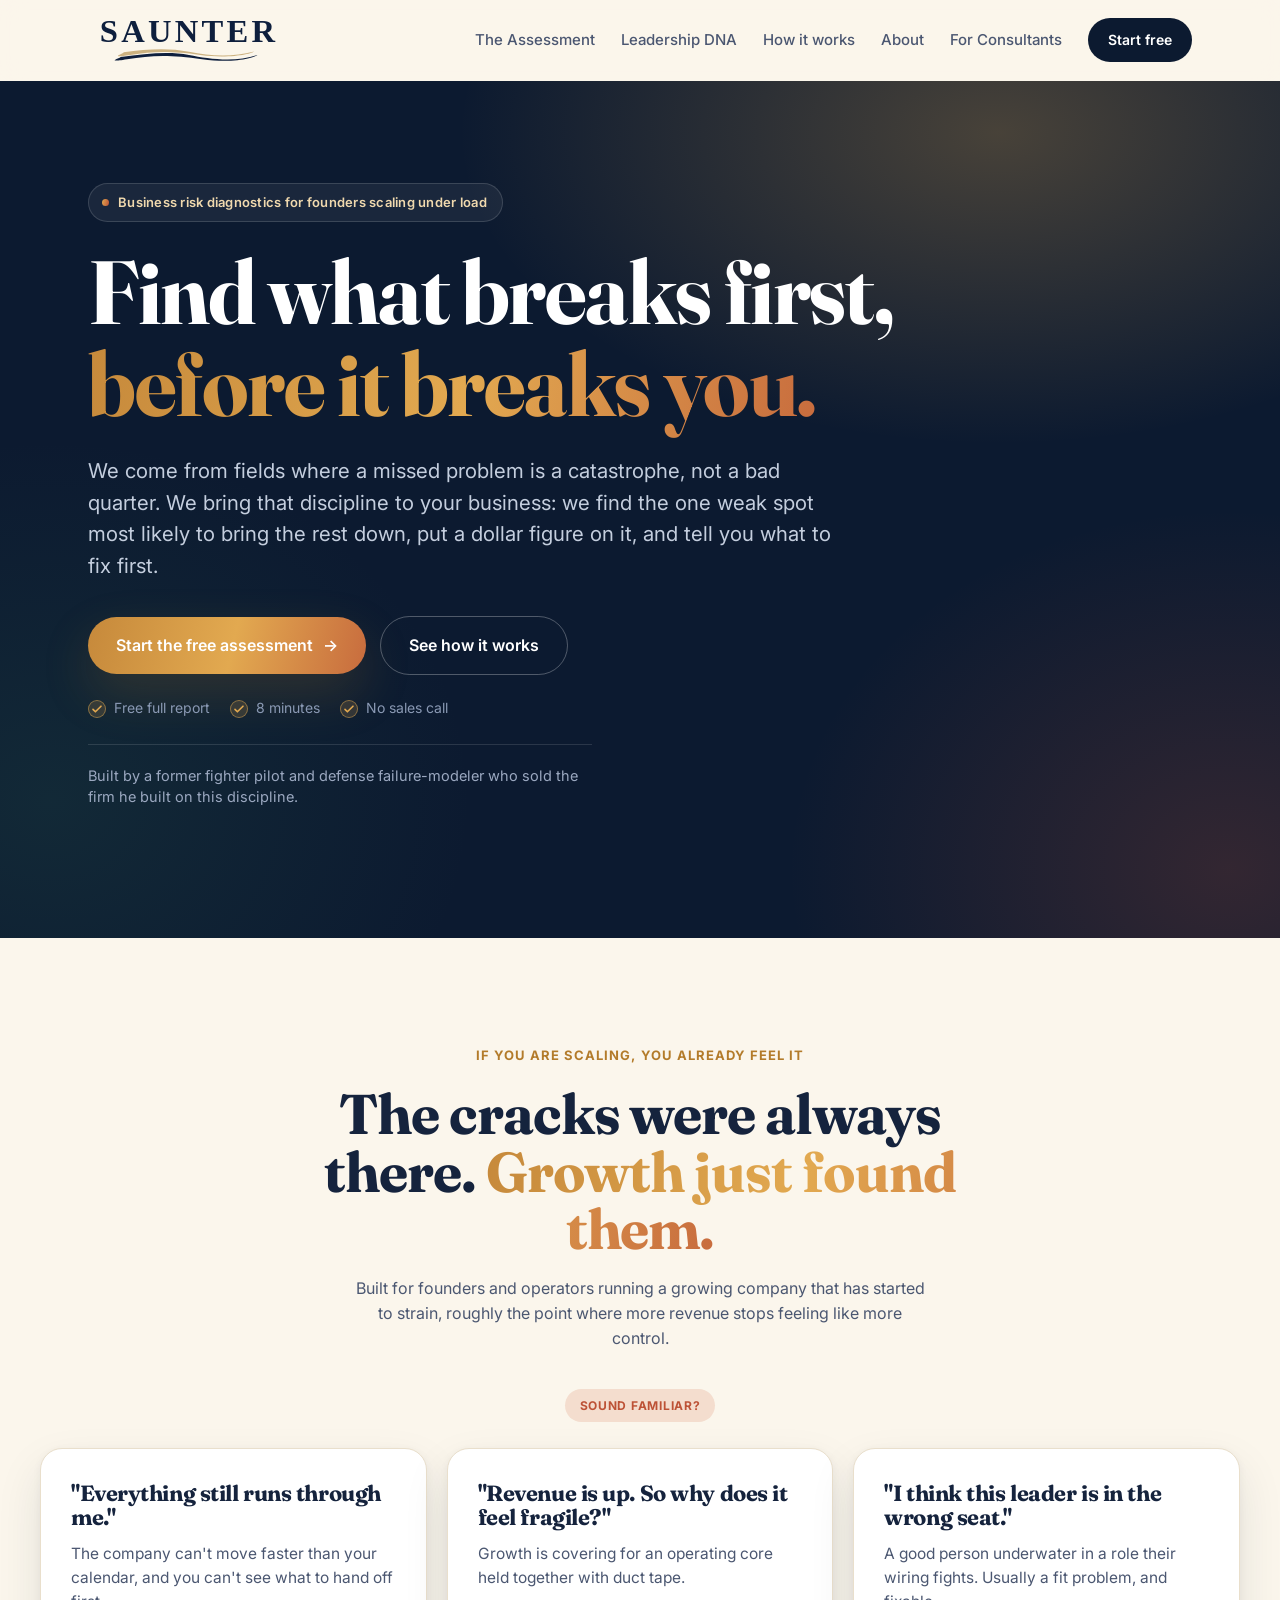
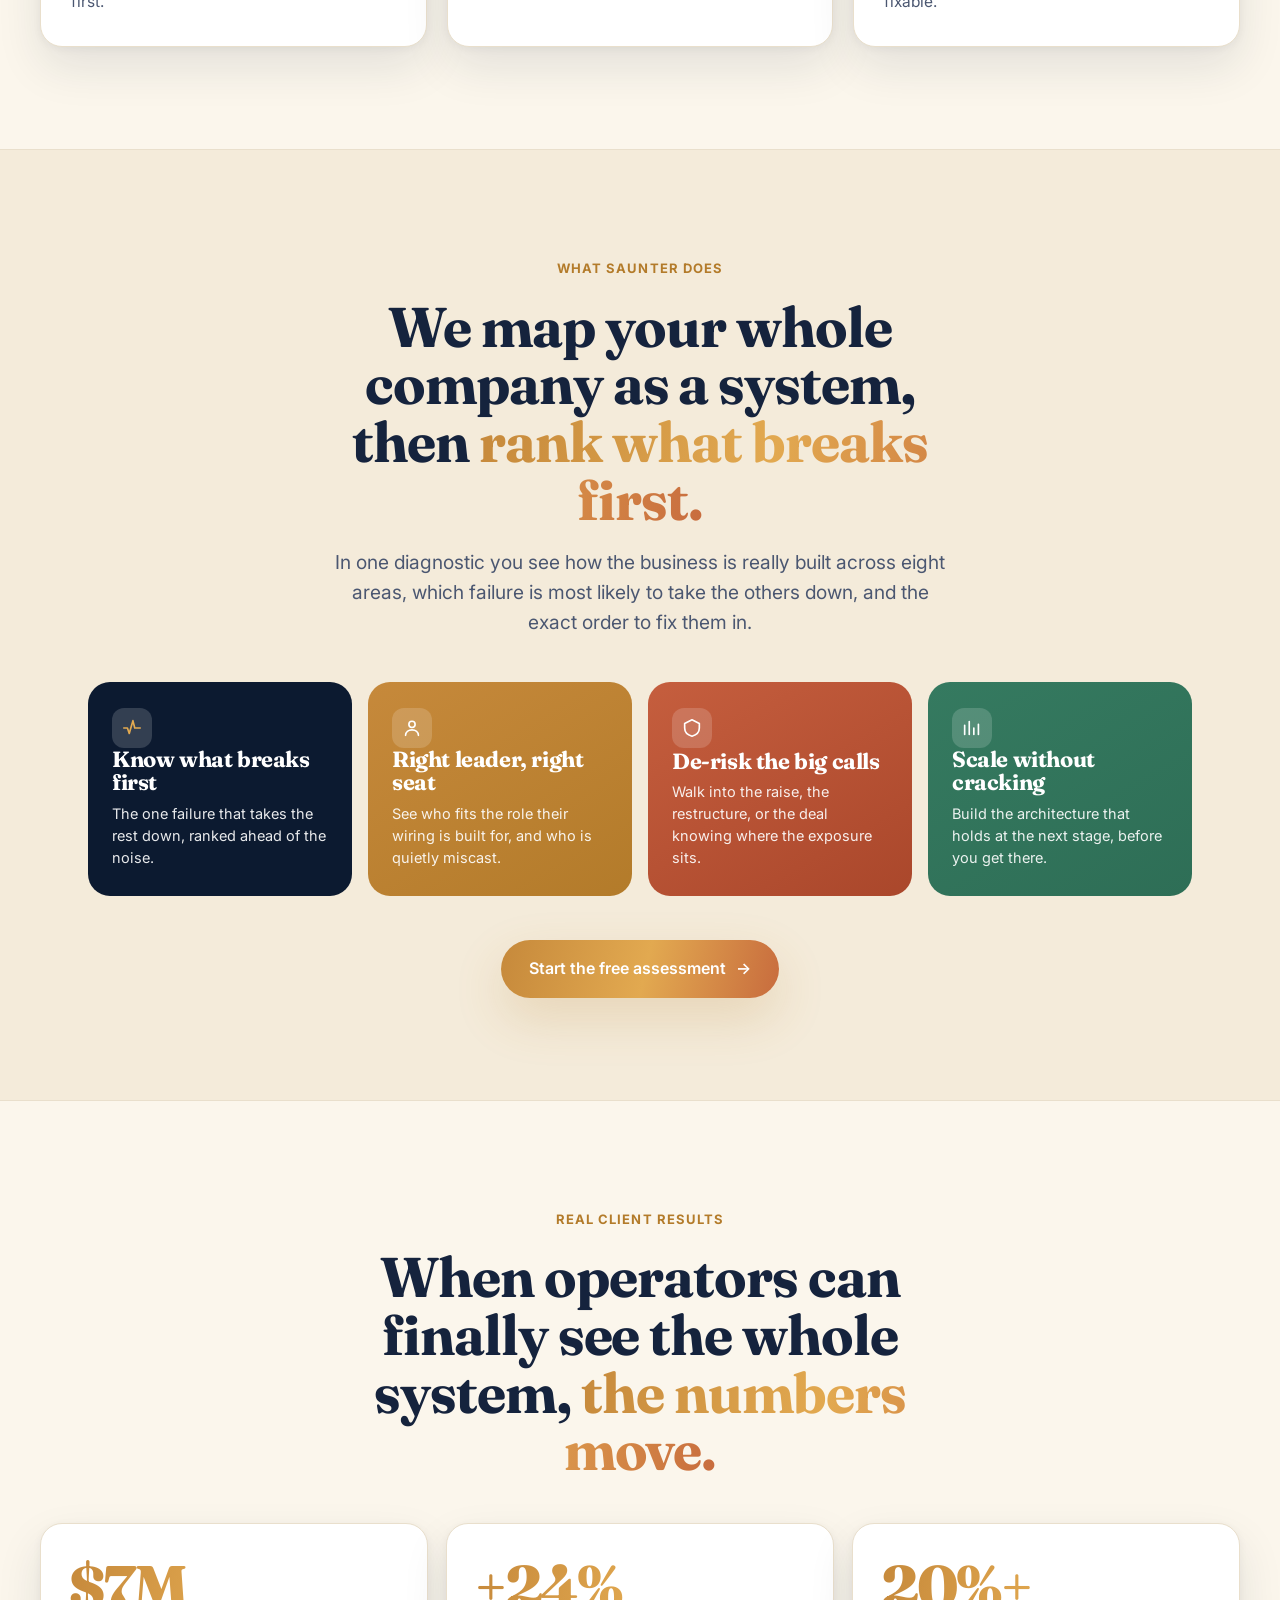
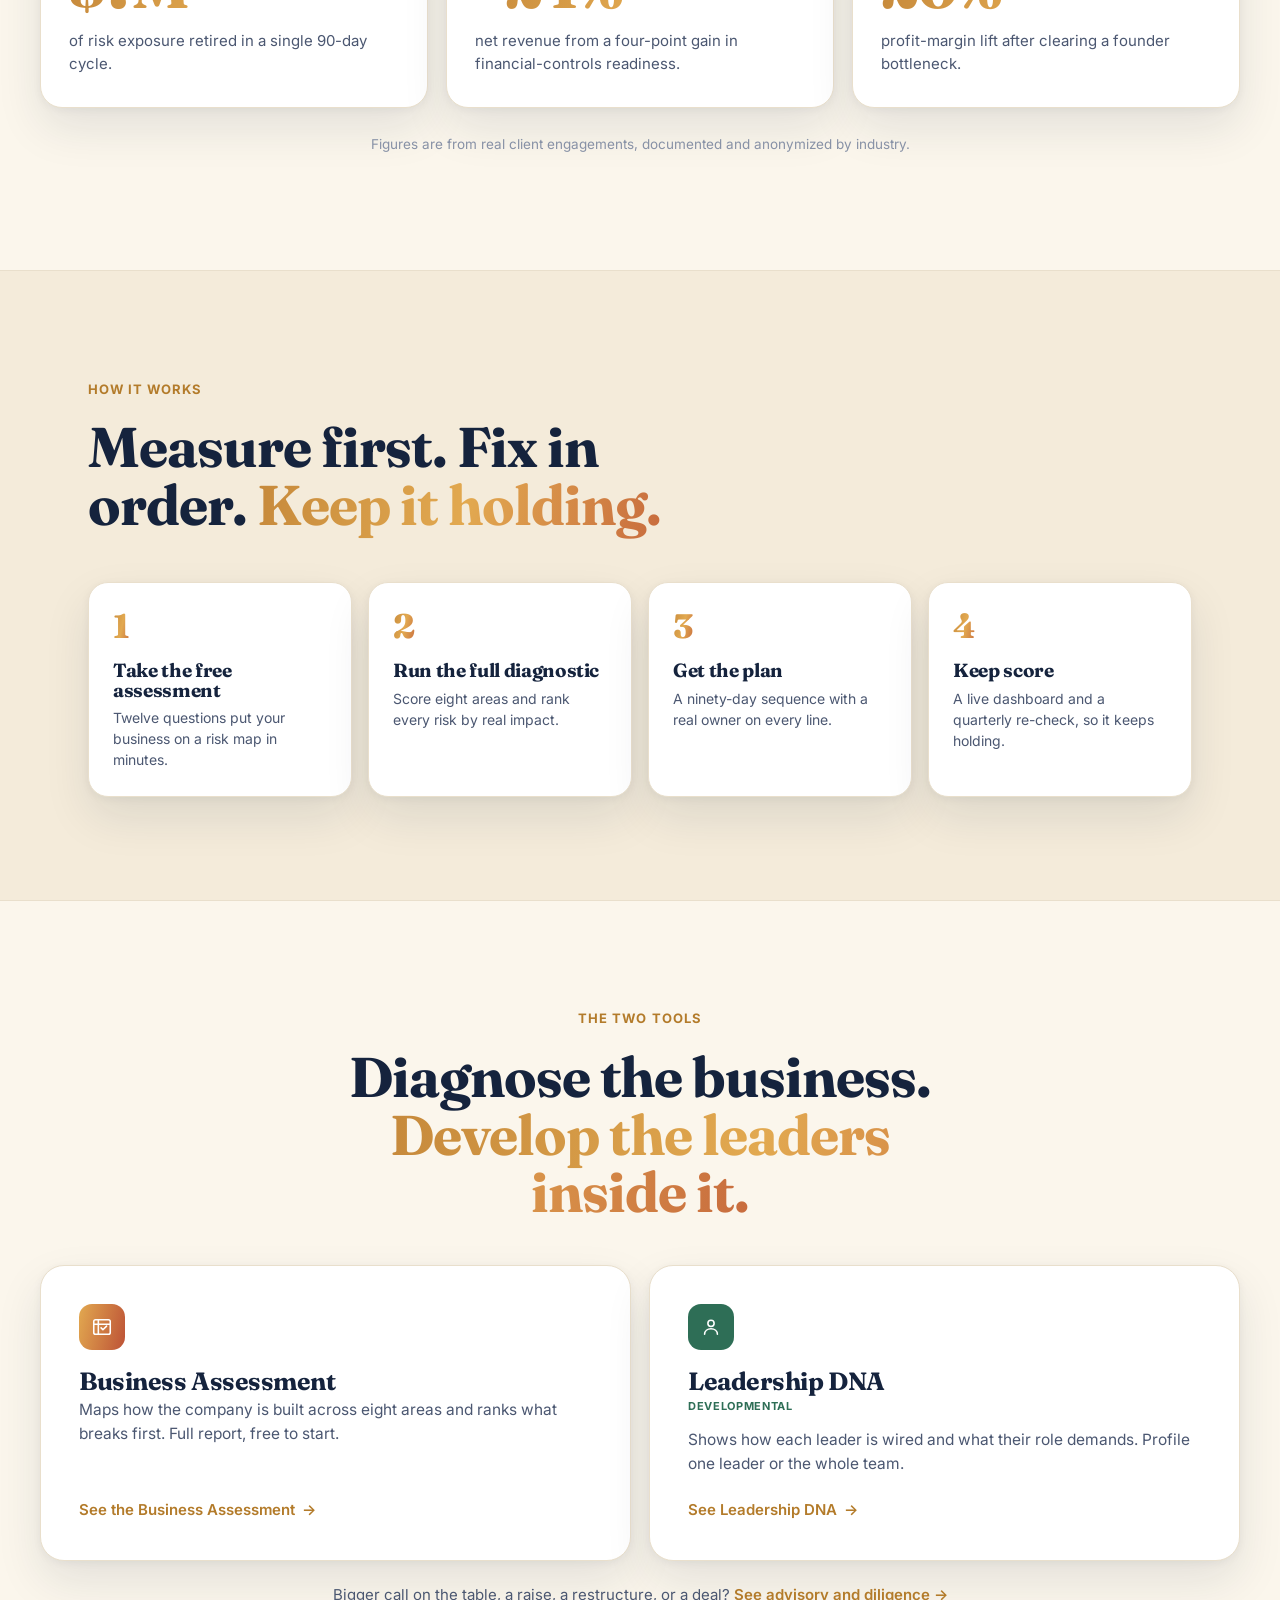
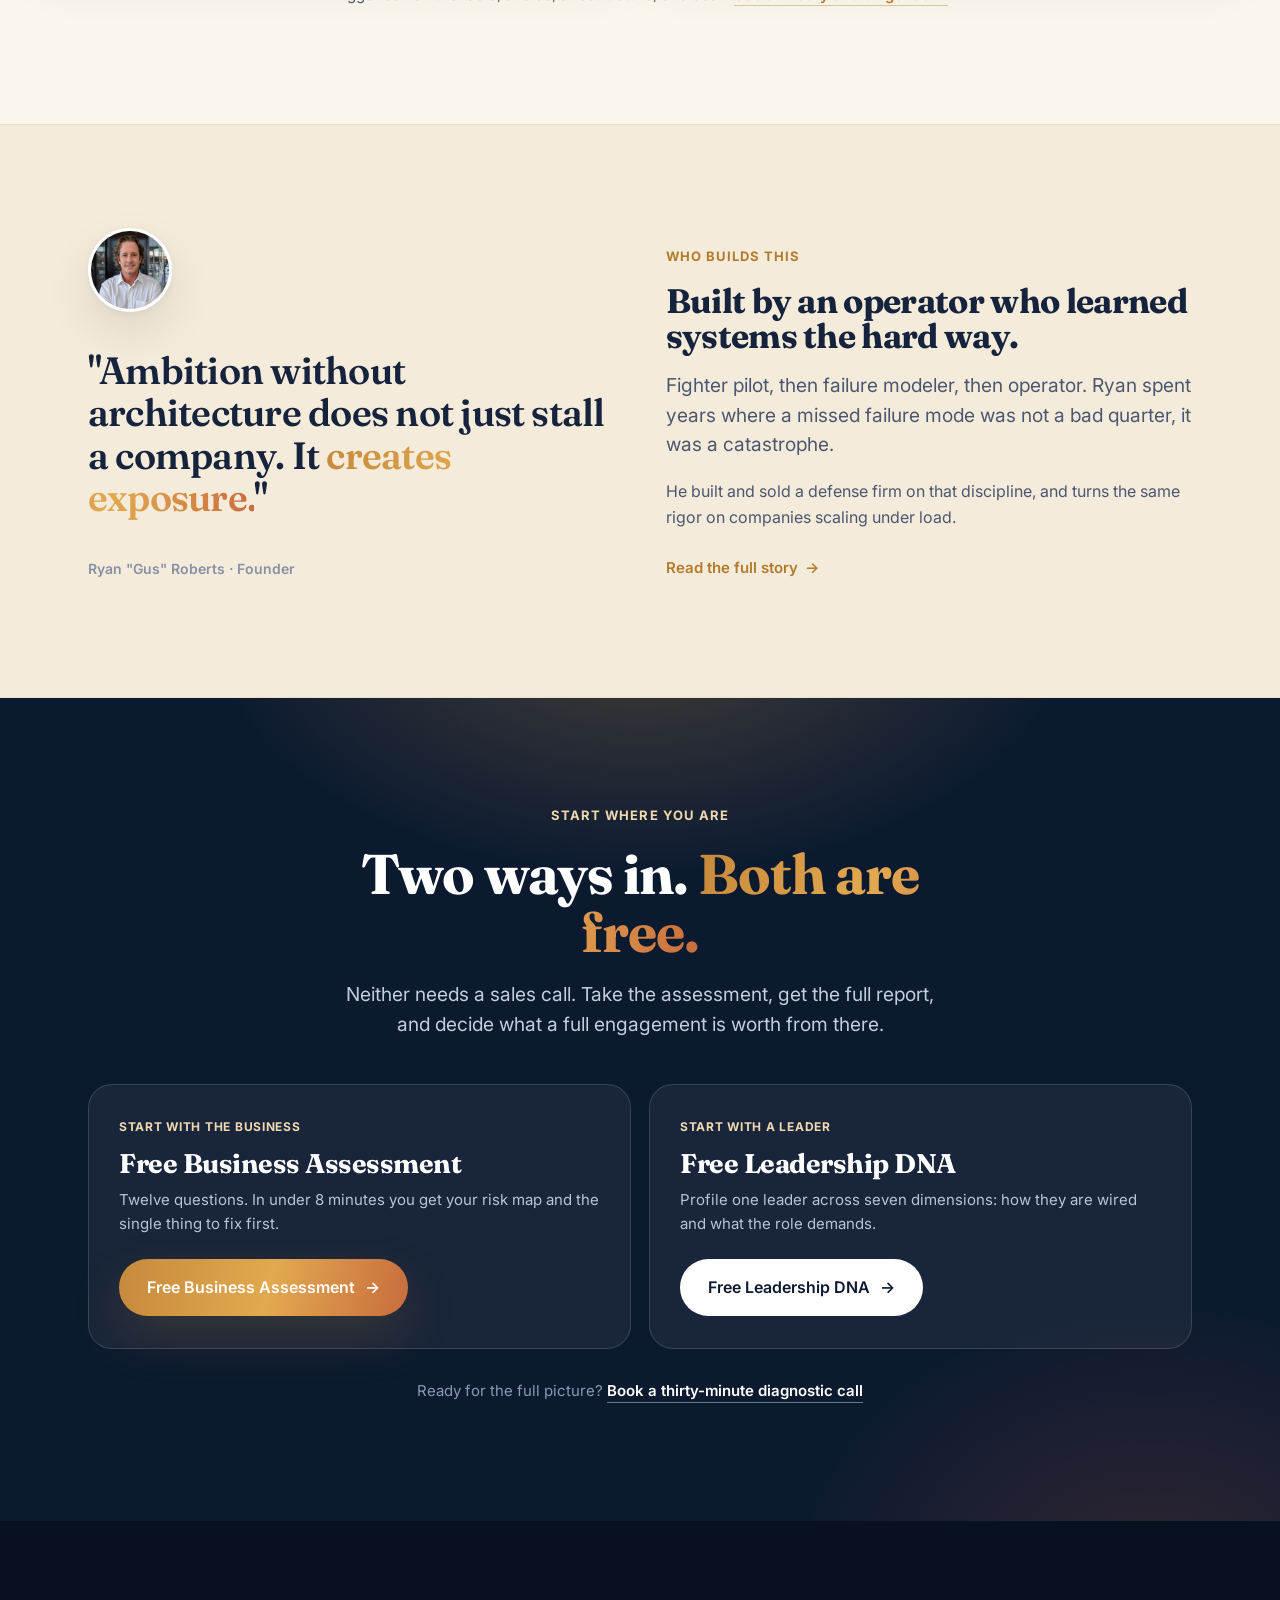
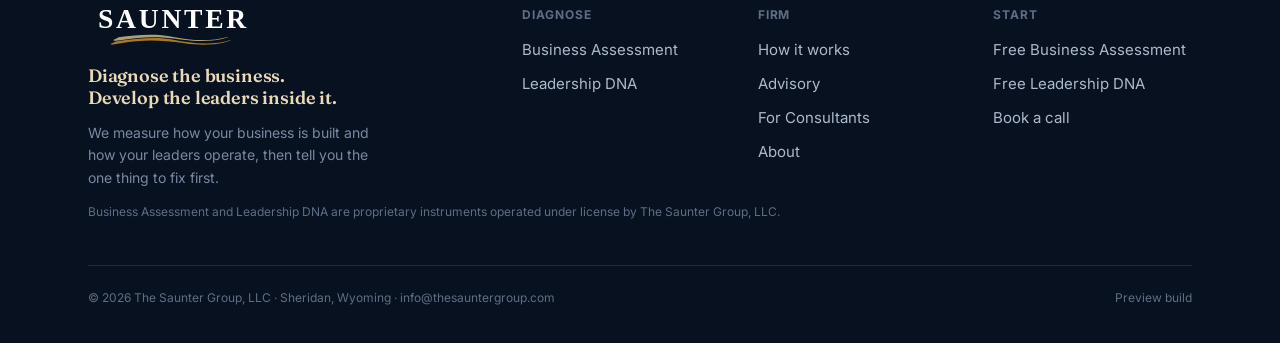
==== commit 44369ce5: "Add files via upload" ====
--- a/index.html
+++ b/index.html
@@ -232,7 +232,6 @@
       <a href="assessment/">The Assessment</a>
       <a href="leadership-dna/">Leadership DNA</a>
       <a href="method/">How it works</a>
-      <a href="results/">Results</a>
       <a href="about/">About</a>
       <a href="consulting/">For Consultants</a>
       <a href="#start" class="nav-cta">Start free</a>
@@ -326,7 +325,7 @@
     <div class="fig rev d2"><b>+24%</b><p>net revenue from a four-point gain in financial-controls readiness.</p></div>
     <div class="fig rev d3"><b>20%+</b><p>profit-margin lift after clearing a founder bottleneck.</p></div>
   </div>
-  <p class="src-line rev d2" style="text-align:center;">Figures are from real engagements, documented and anonymized by industry. <a href="results/" class="tlink" style="display:inline-flex;">See the full case results <span class="arw">→</span></a></p>
+  <p class="src-line rev d2" style="text-align:center;">Figures are from real client engagements, documented and anonymized by industry.</p>
 </section>
 
 <!-- ============ BLOCK 5 — HOW IT WORKS ============ -->
@@ -421,7 +420,7 @@
         <p class="foot-tag">Diagnose the business. Develop the leaders inside it.</p>
         <p>We measure how your business is built and how your leaders operate, then tell you the one thing to fix first.</p>
       </div>
-      <div class="foot-col"><h5>Diagnose</h5><a href="assessment/">Business Assessment</a><a href="leadership-dna/">Leadership DNA</a><a href="results/">Results</a></div>
+      <div class="foot-col"><h5>Diagnose</h5><a href="assessment/">Business Assessment</a><a href="leadership-dna/">Leadership DNA</a></div>
       <div class="foot-col"><h5>Firm</h5><a href="method/">How it works</a><a href="advisory/">Advisory</a><a href="consulting/">For Consultants</a><a href="about/">About</a></div>
       <div class="foot-col"><h5>Start</h5><a href="assessment/">Free Business Assessment</a><a href="leadership-dna/">Free Leadership DNA</a><a href="advisory/">Book a call</a></div>
     </div>
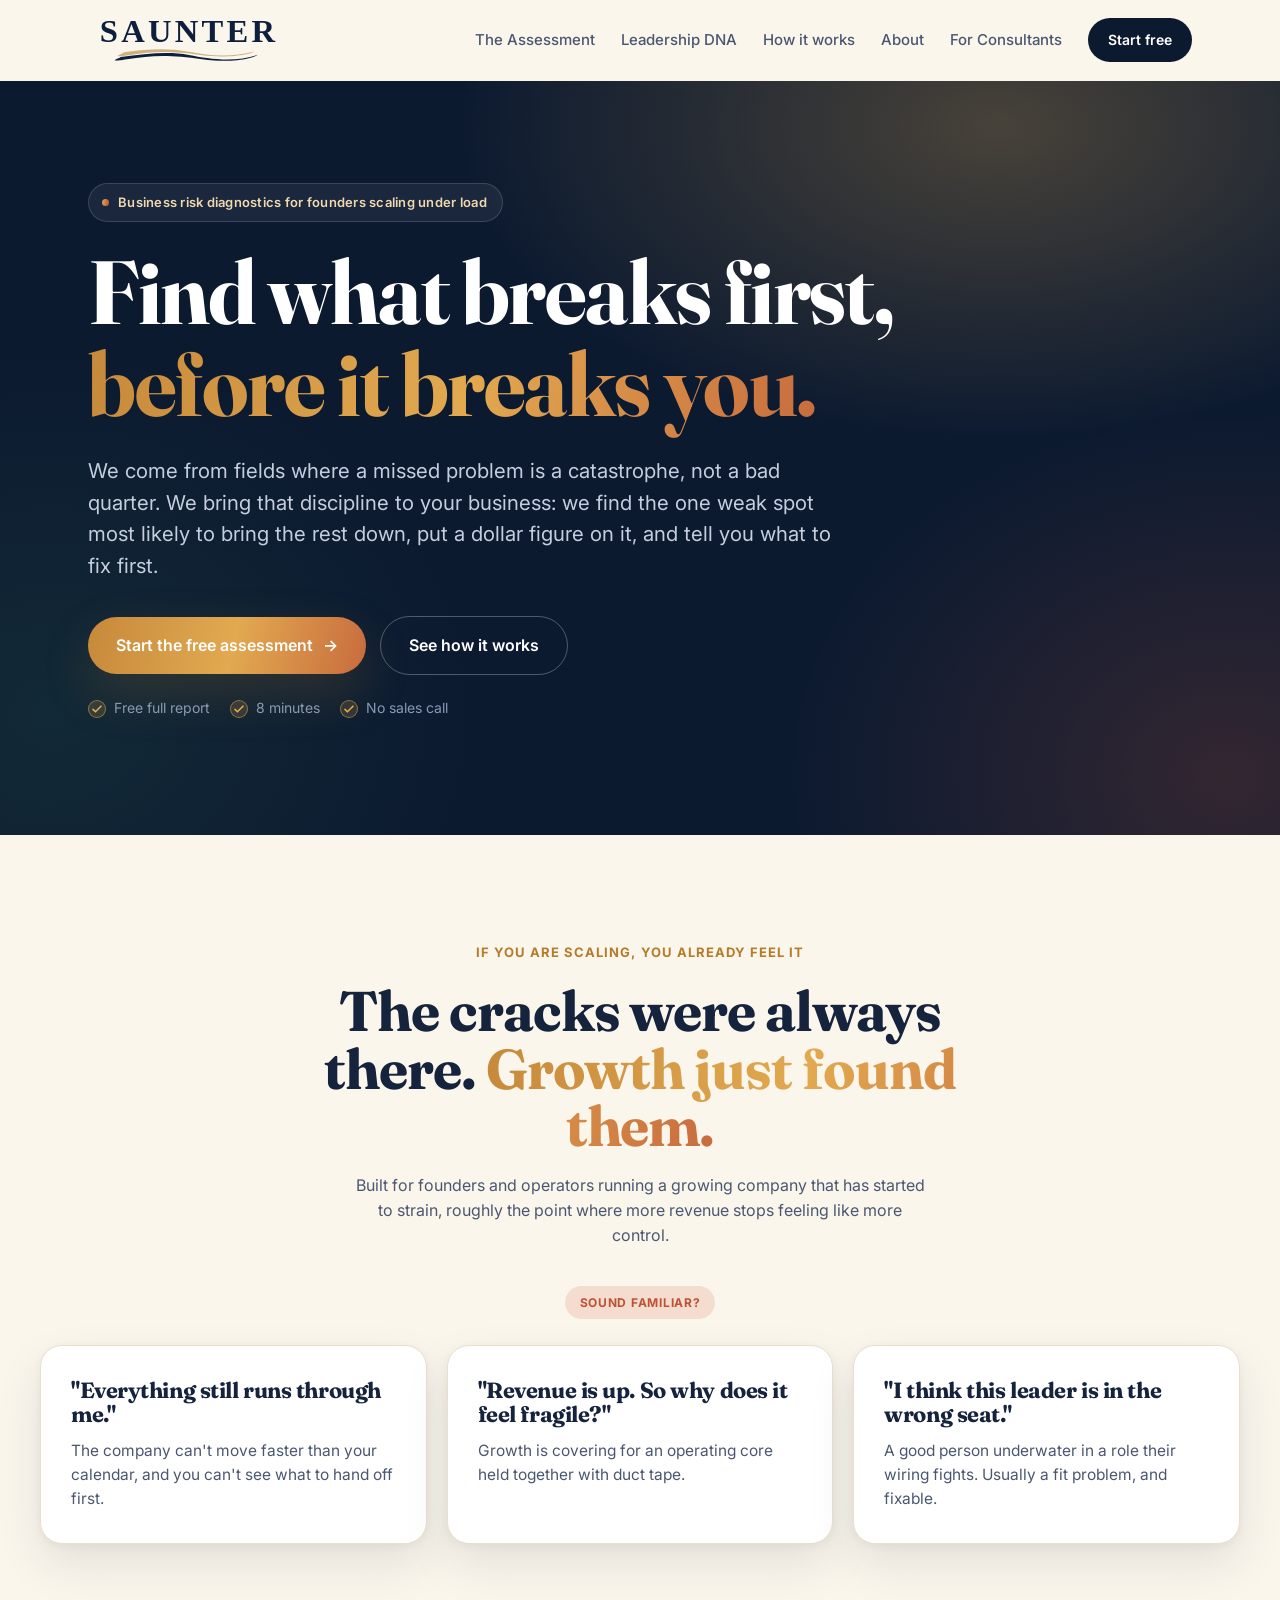
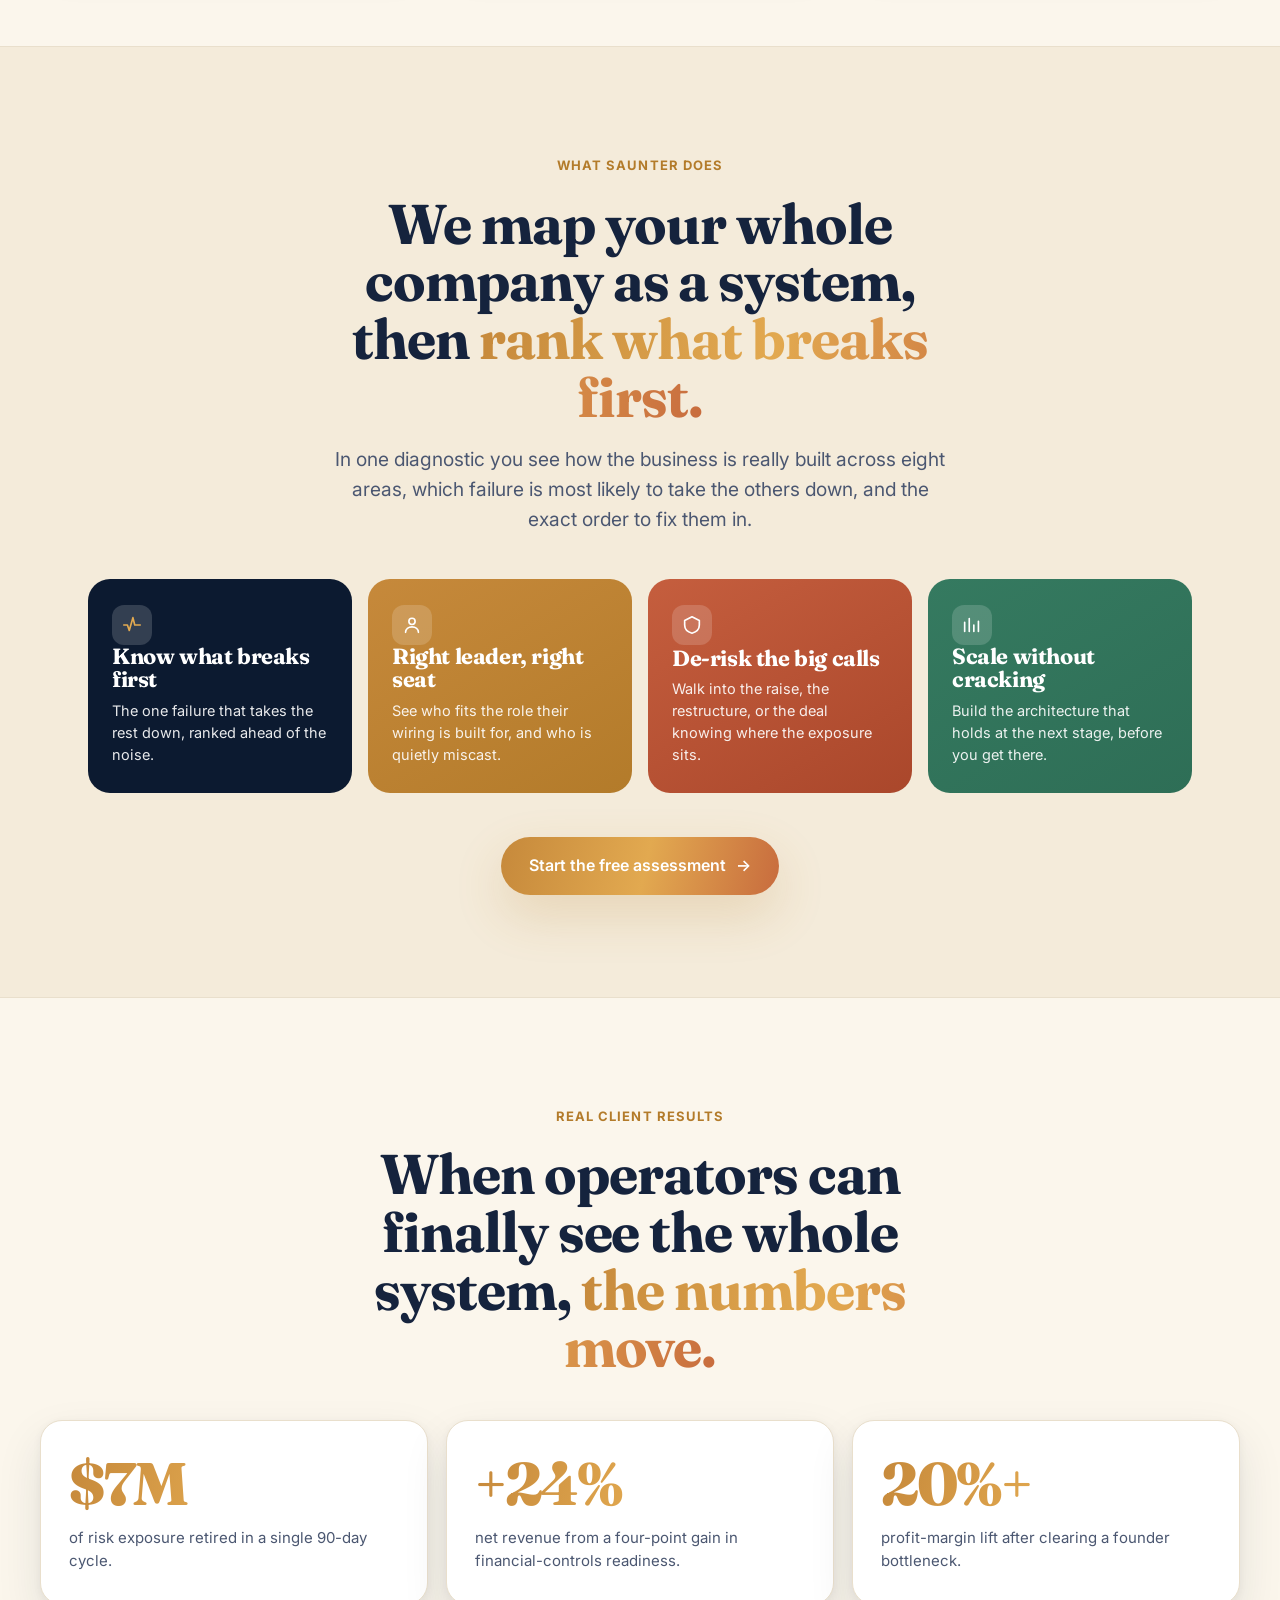
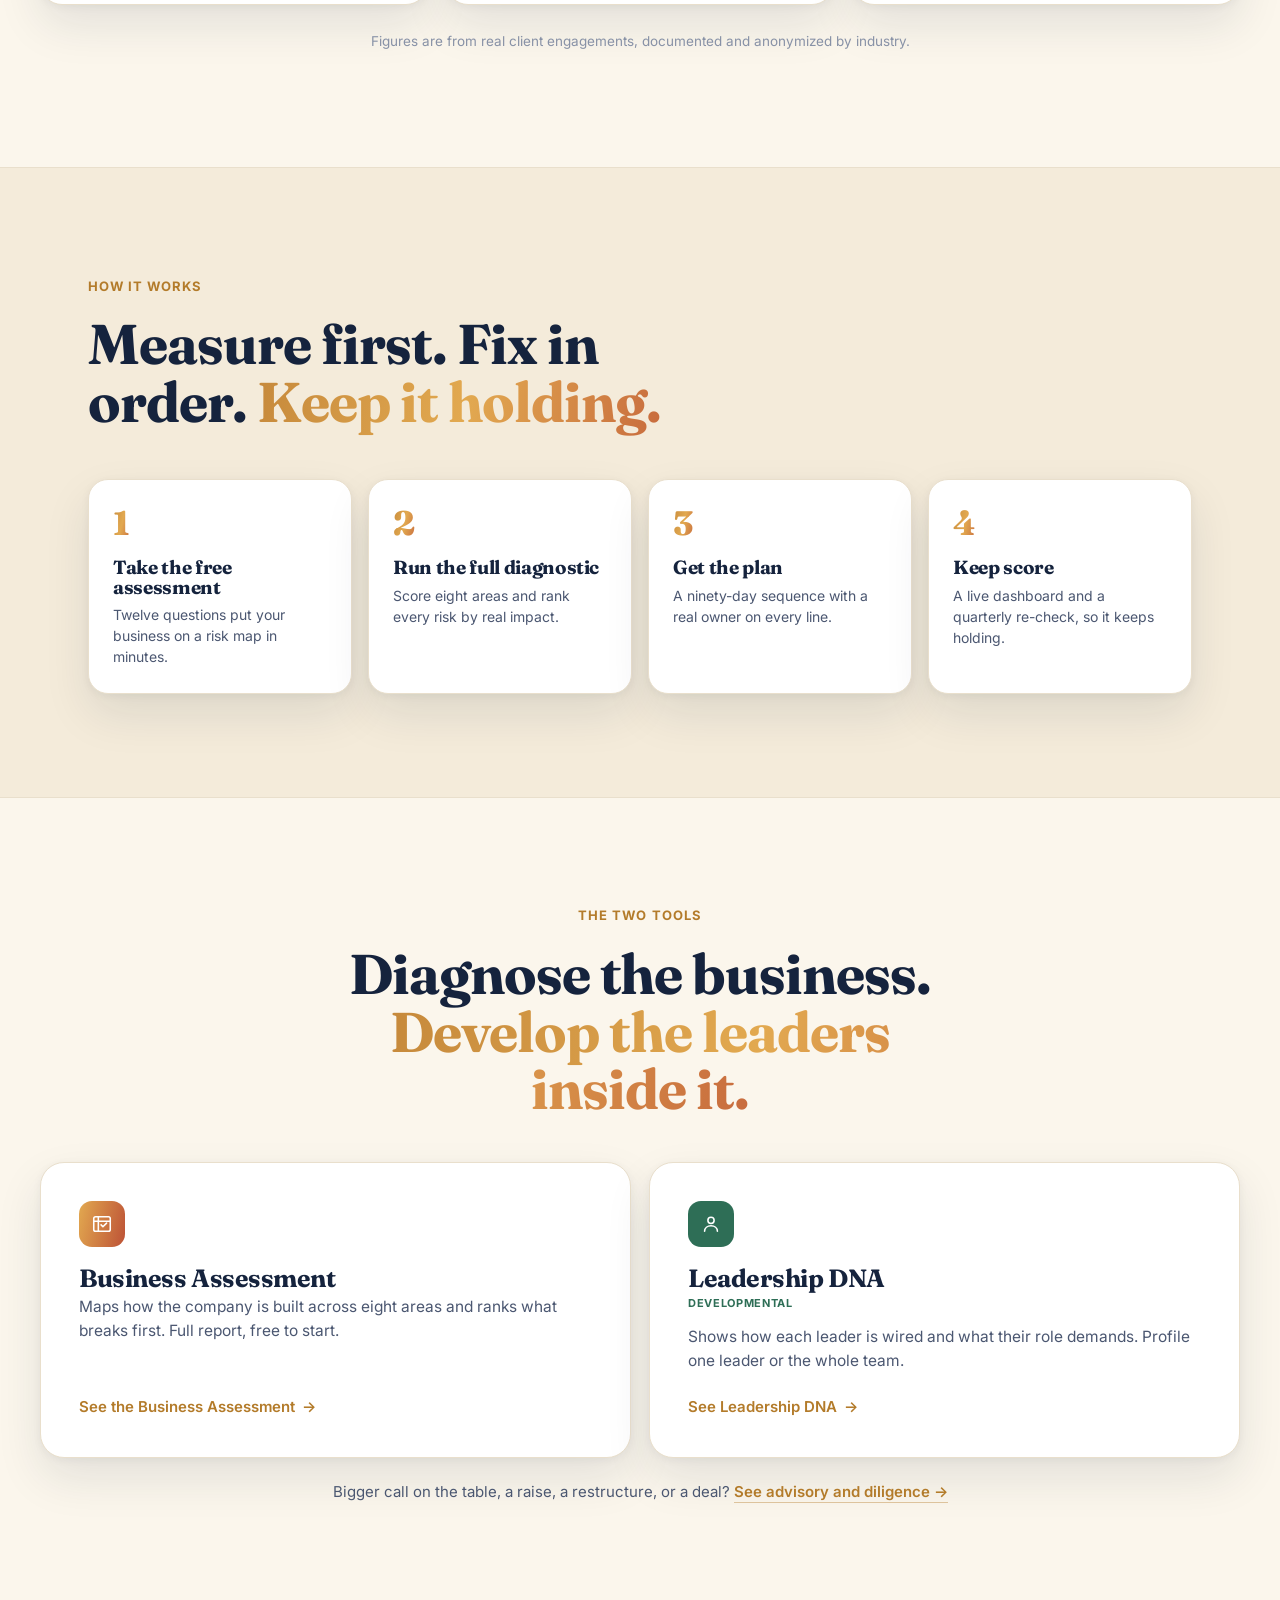
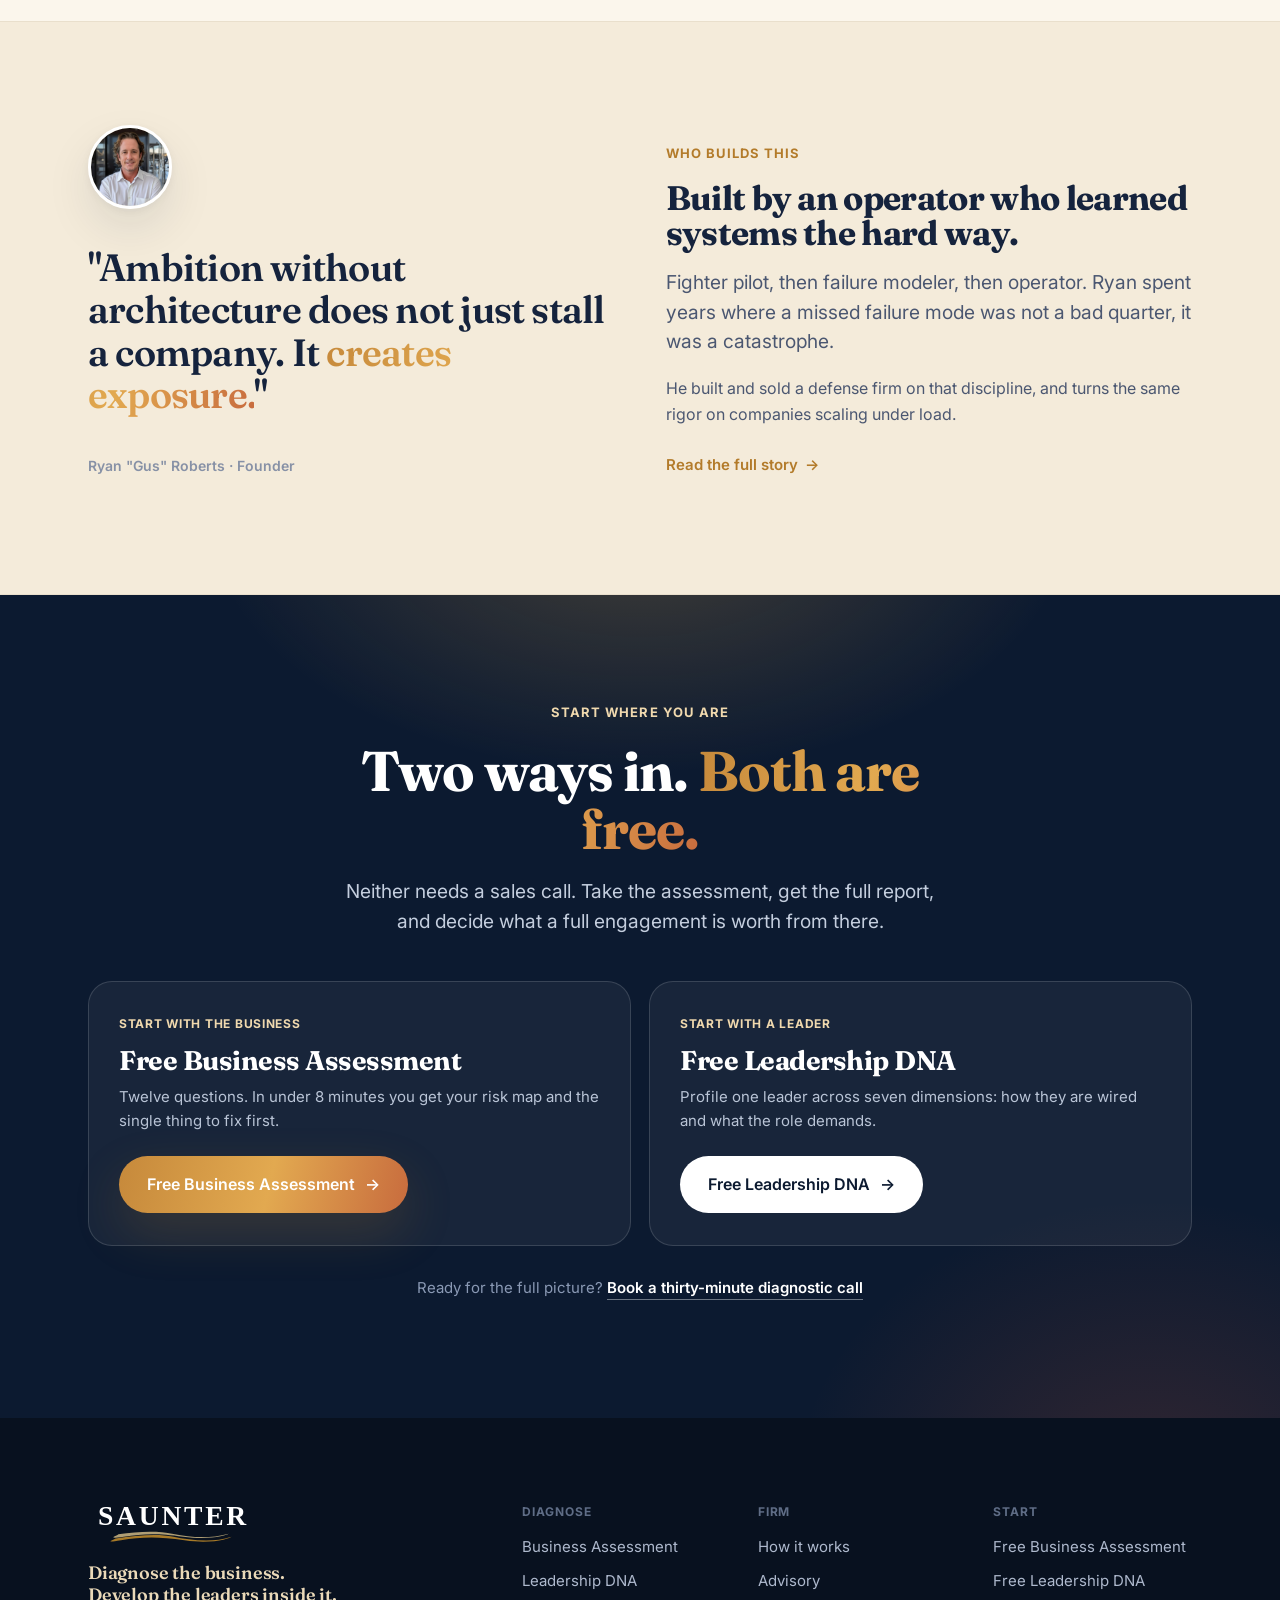
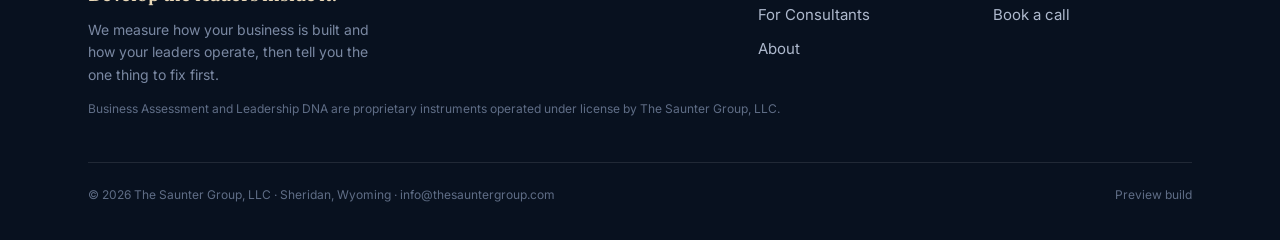
==== commit cc43dfb2: "Add files via upload" ====
--- a/index.html
+++ b/index.html
@@ -254,7 +254,6 @@
       <span>8 minutes</span>
       <span>No sales call</span>
     </div>
-    <p class="hero-cred rev d3">Built by a former fighter pilot and defense failure-modeler who sold the firm he built on this discipline.</p>
   </div>
 </section>
 
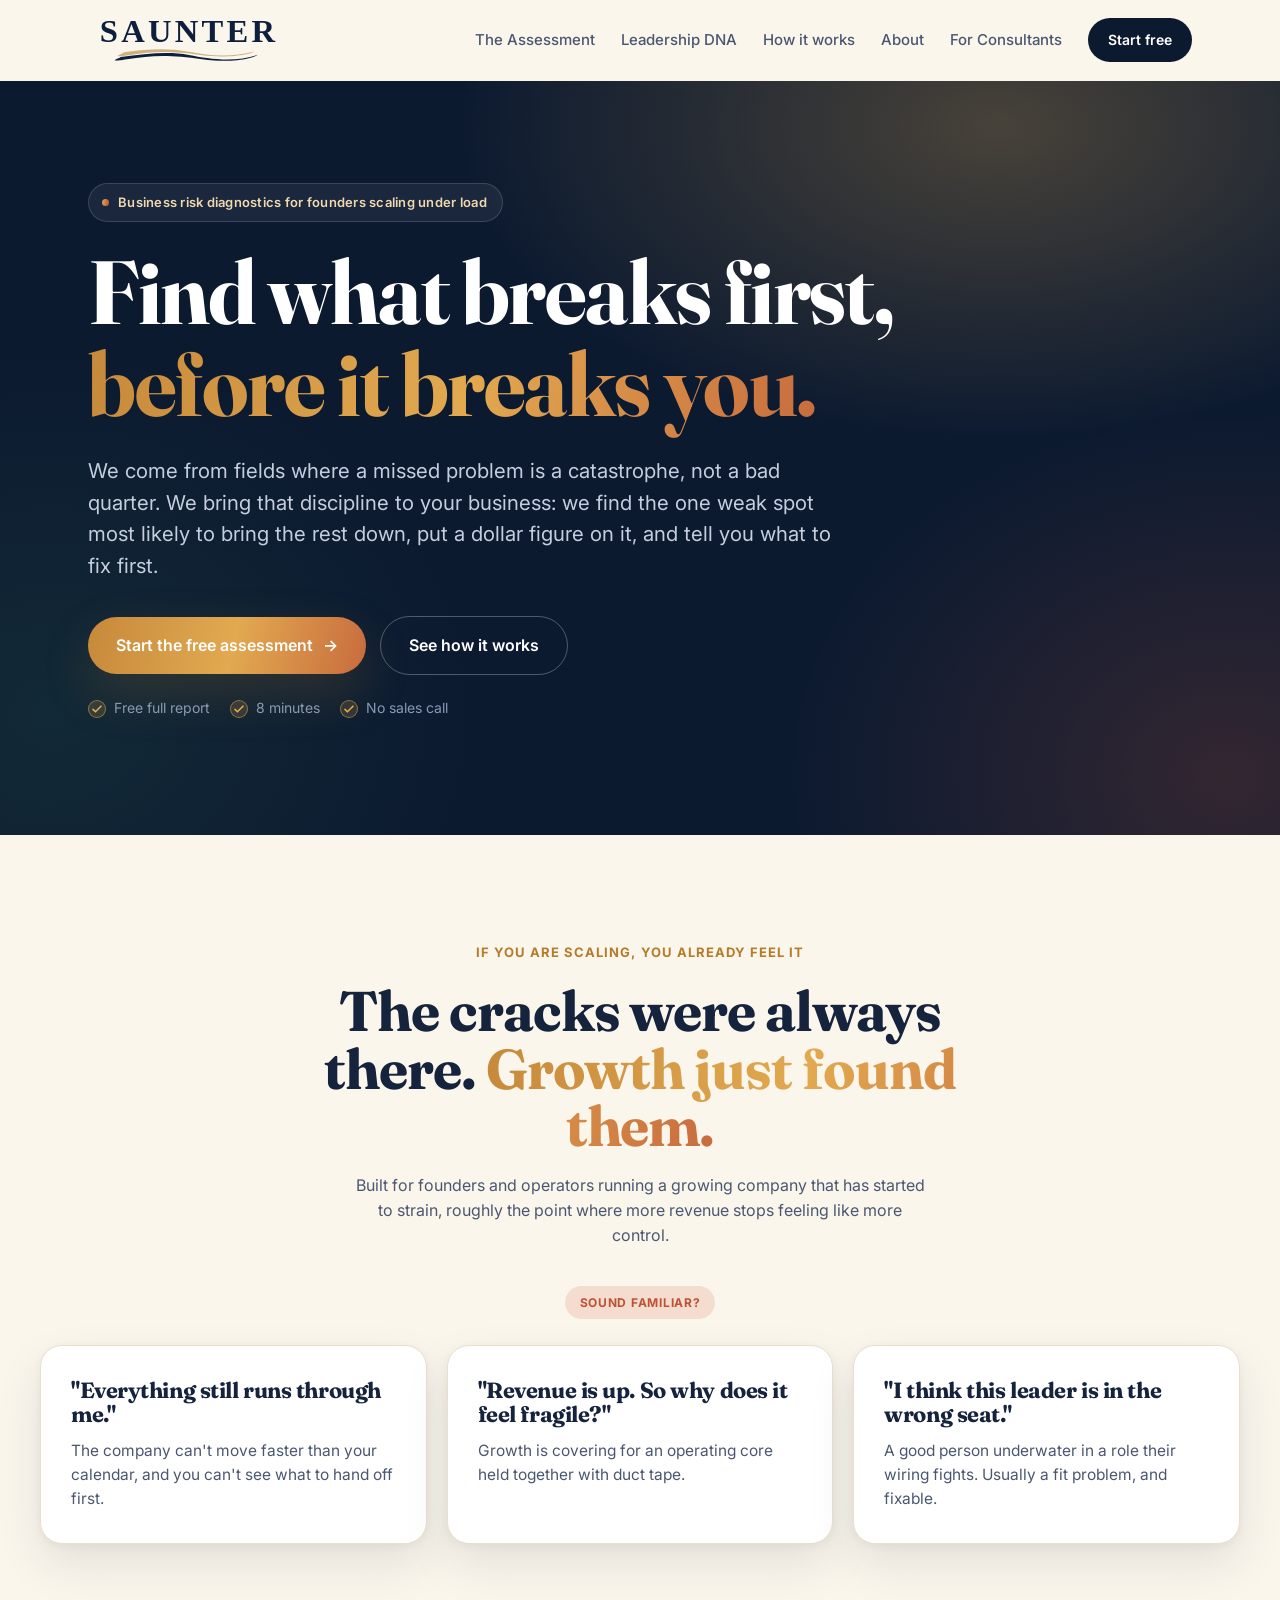
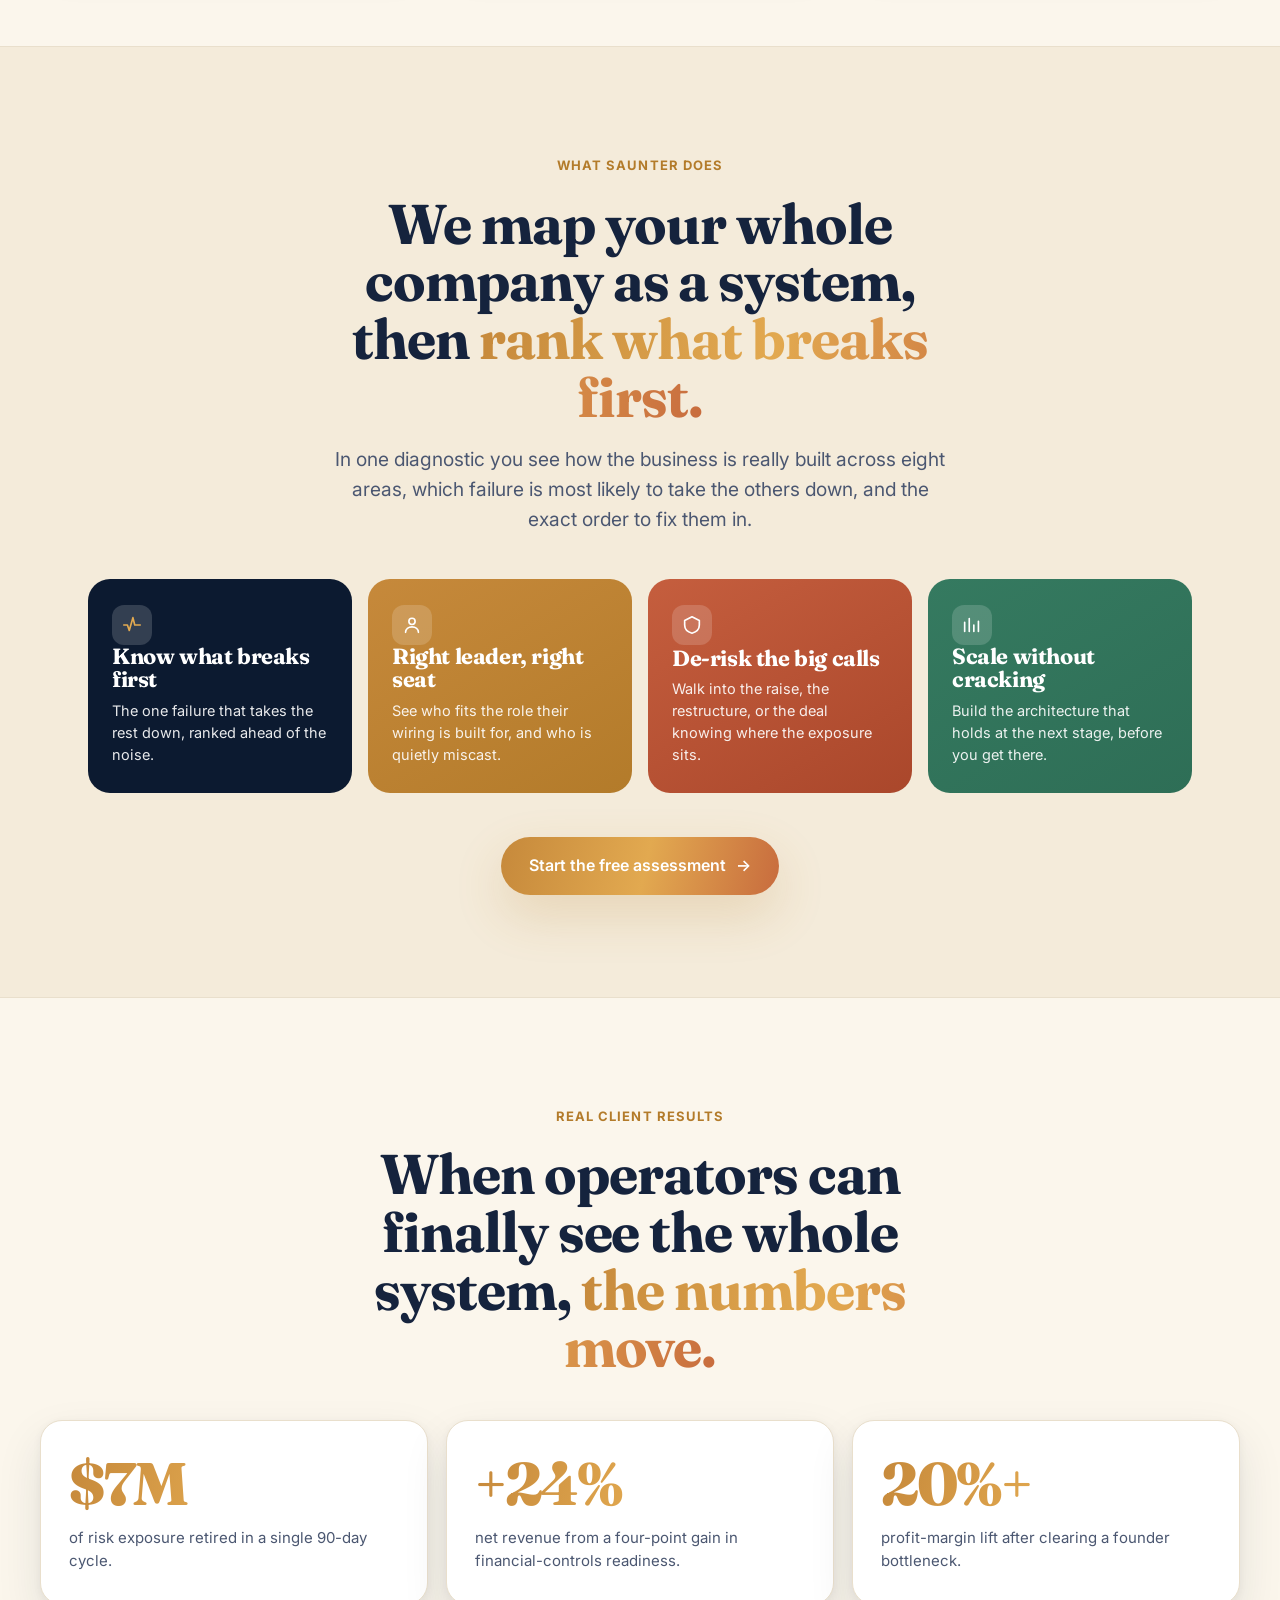
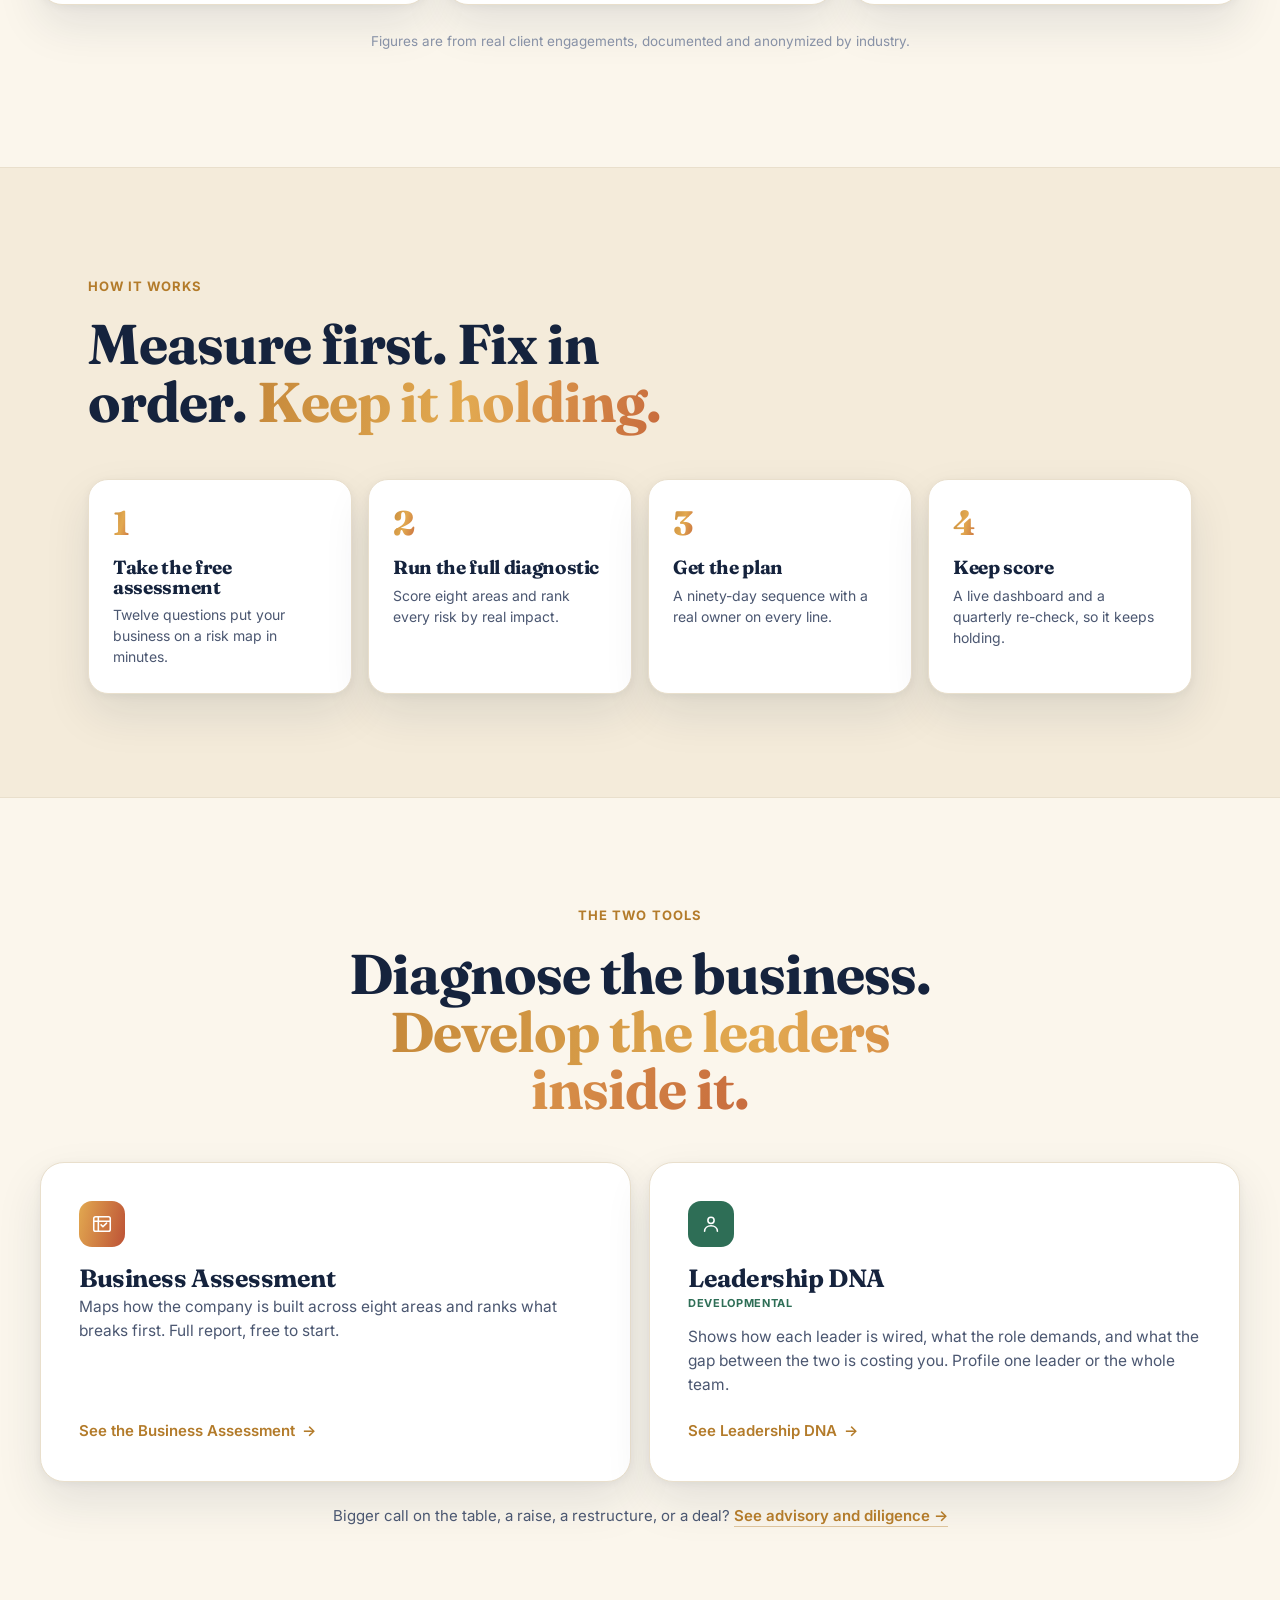
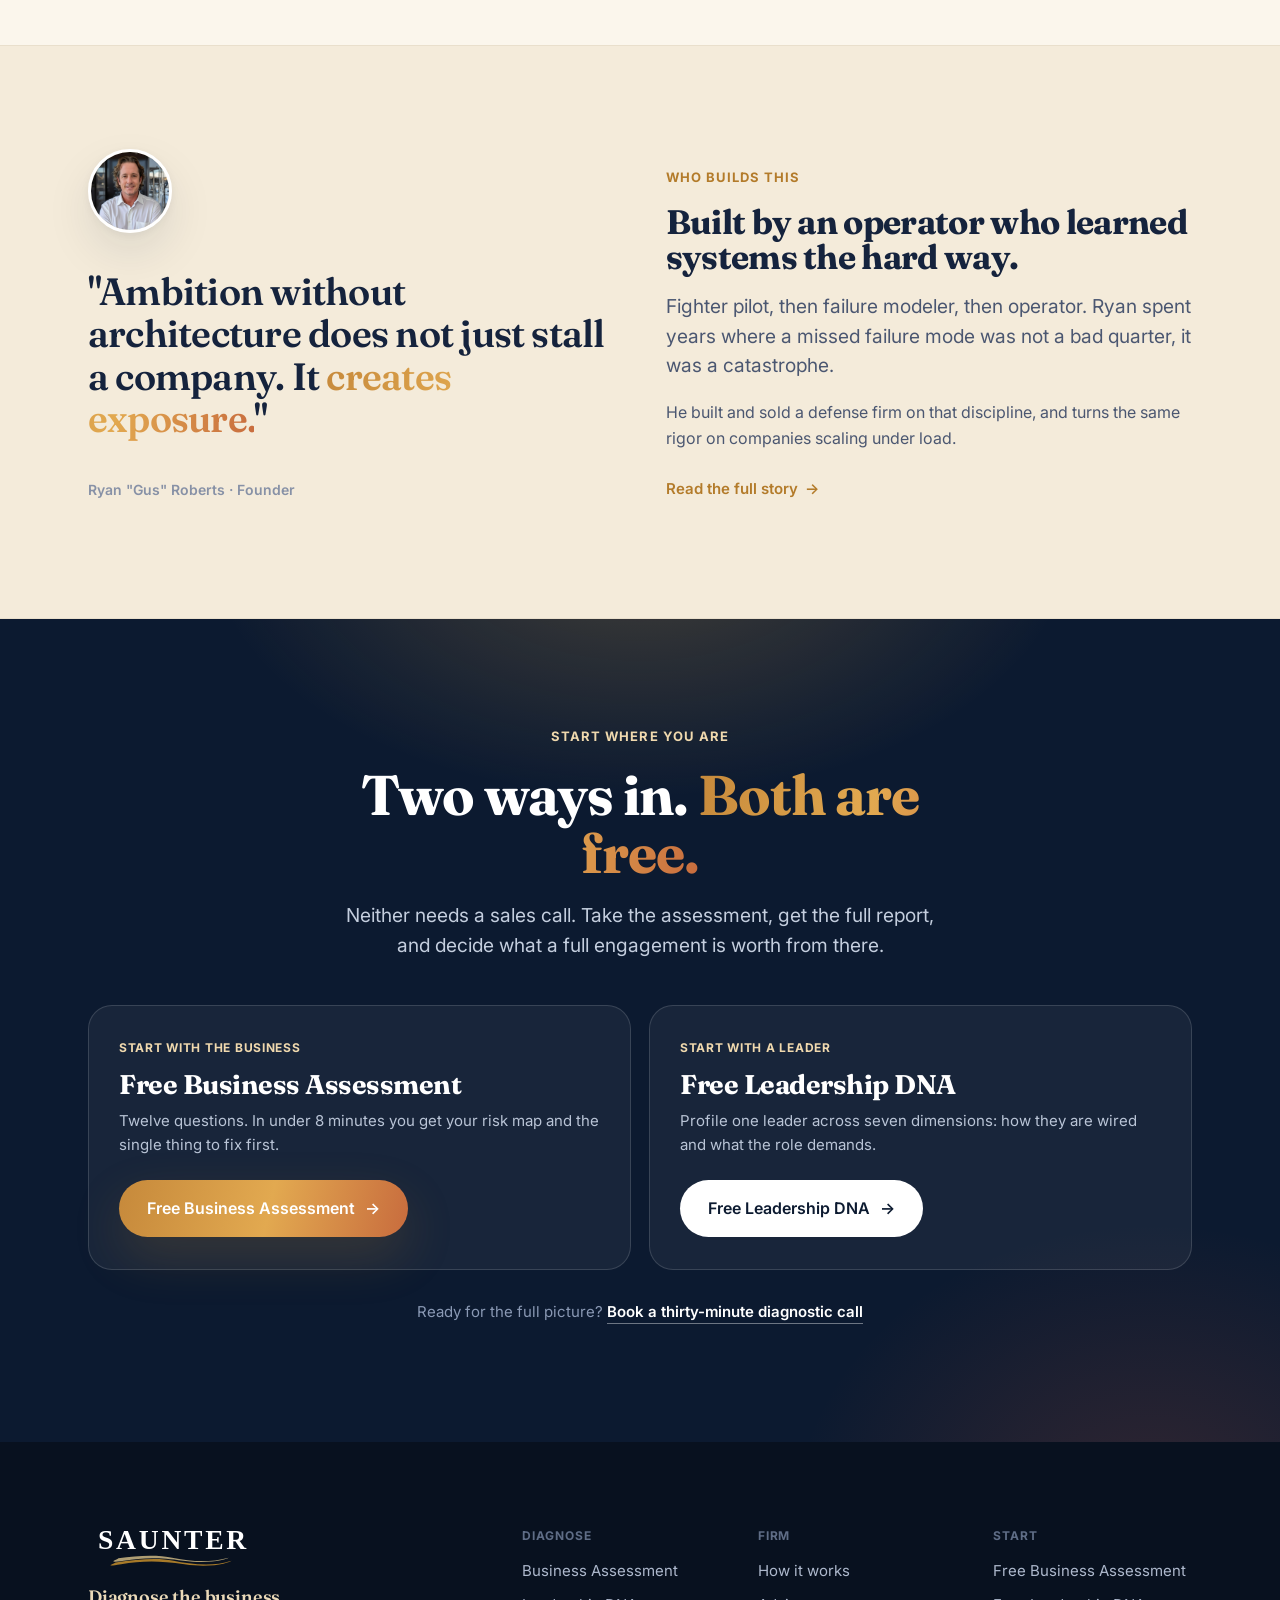
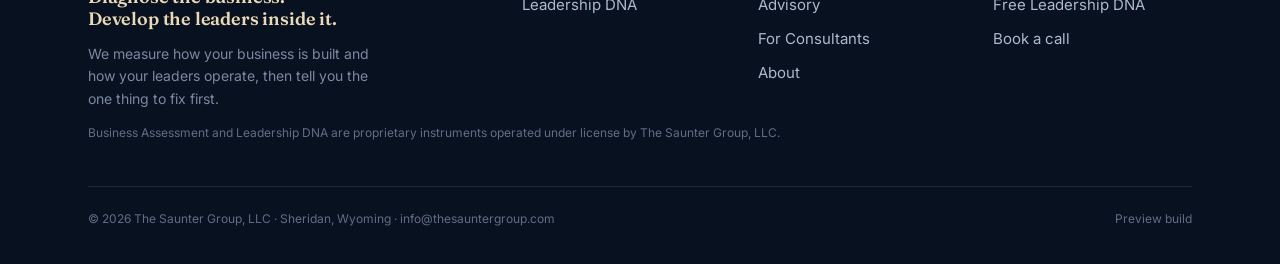
==== commit cd22d473: "Add files via upload" ====
--- a/index.html
+++ b/index.html
@@ -360,7 +360,7 @@
       <div class="ic"><svg width="22" height="22" viewBox="0 0 24 24" fill="none"><circle cx="12" cy="8" r="3.4" stroke="#fff" stroke-width="1.7"/><path d="M5 20c0-3.6 3.1-6 7-6s7 2.4 7 6" stroke="#fff" stroke-width="1.7" stroke-linecap="round"/></svg></div>
       <h3>Leadership DNA</h3>
       <span class="dev">Developmental</span>
-      <p>Shows how each leader is wired and what their role demands. Profile one leader or the whole team.</p>
+      <p>Shows how each leader is wired, what the role demands, and what the gap between the two is costing you. Profile one leader or the whole team.</p>
       <a href="leadership-dna/" class="tlink">See Leadership DNA <span class="arw">→</span></a>
     </div>
   </div>
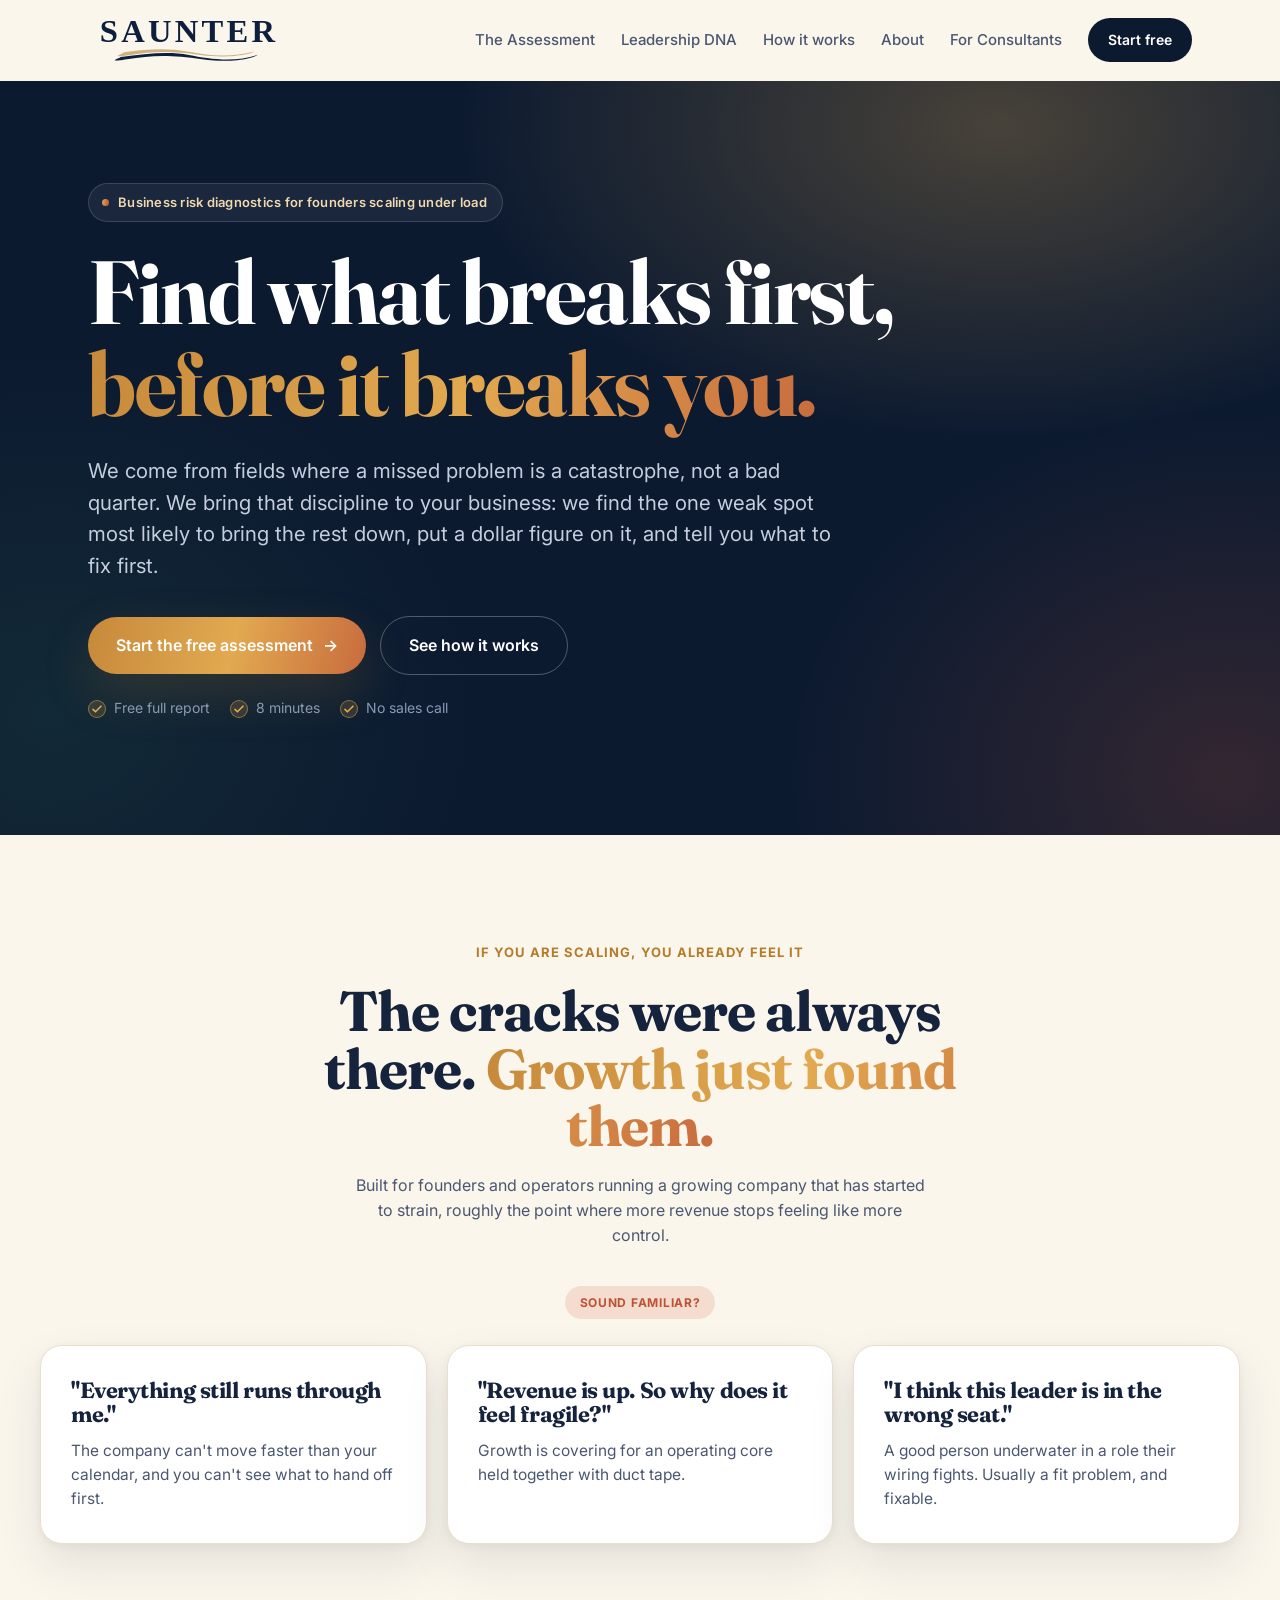
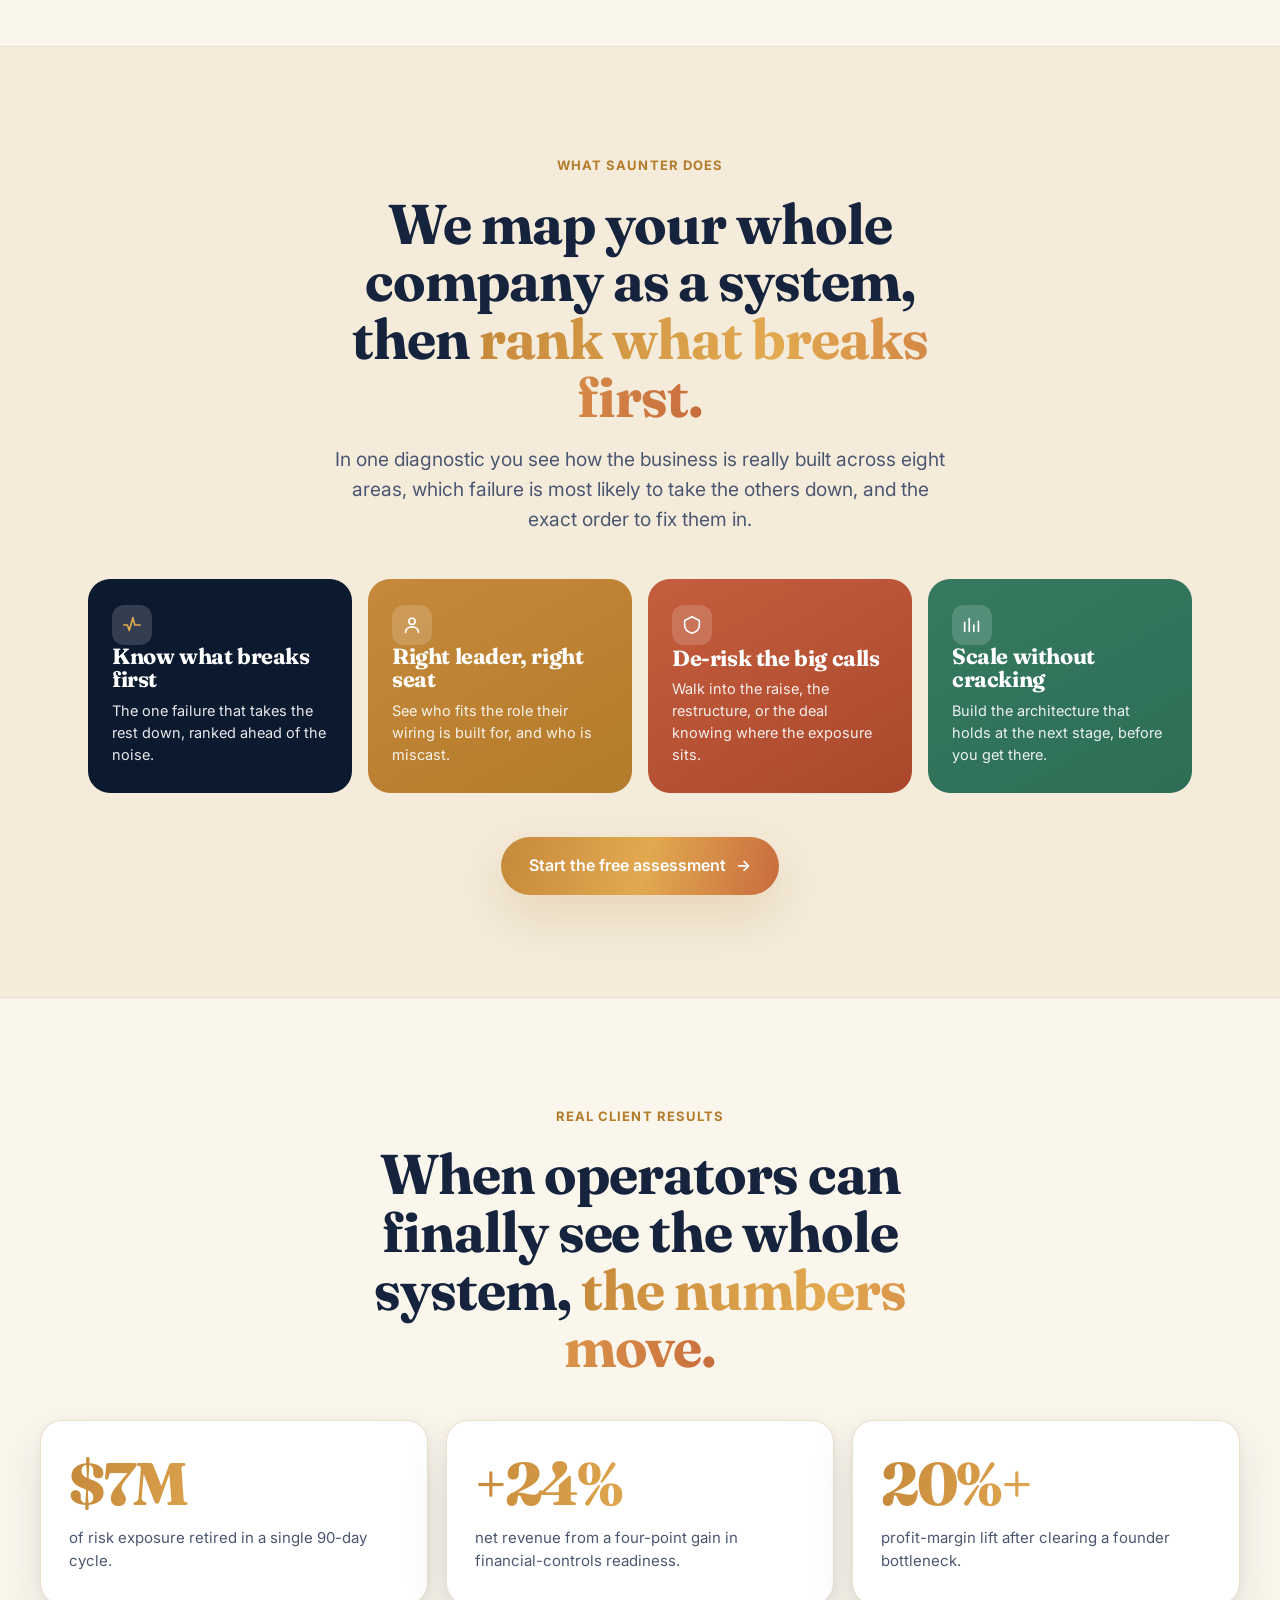
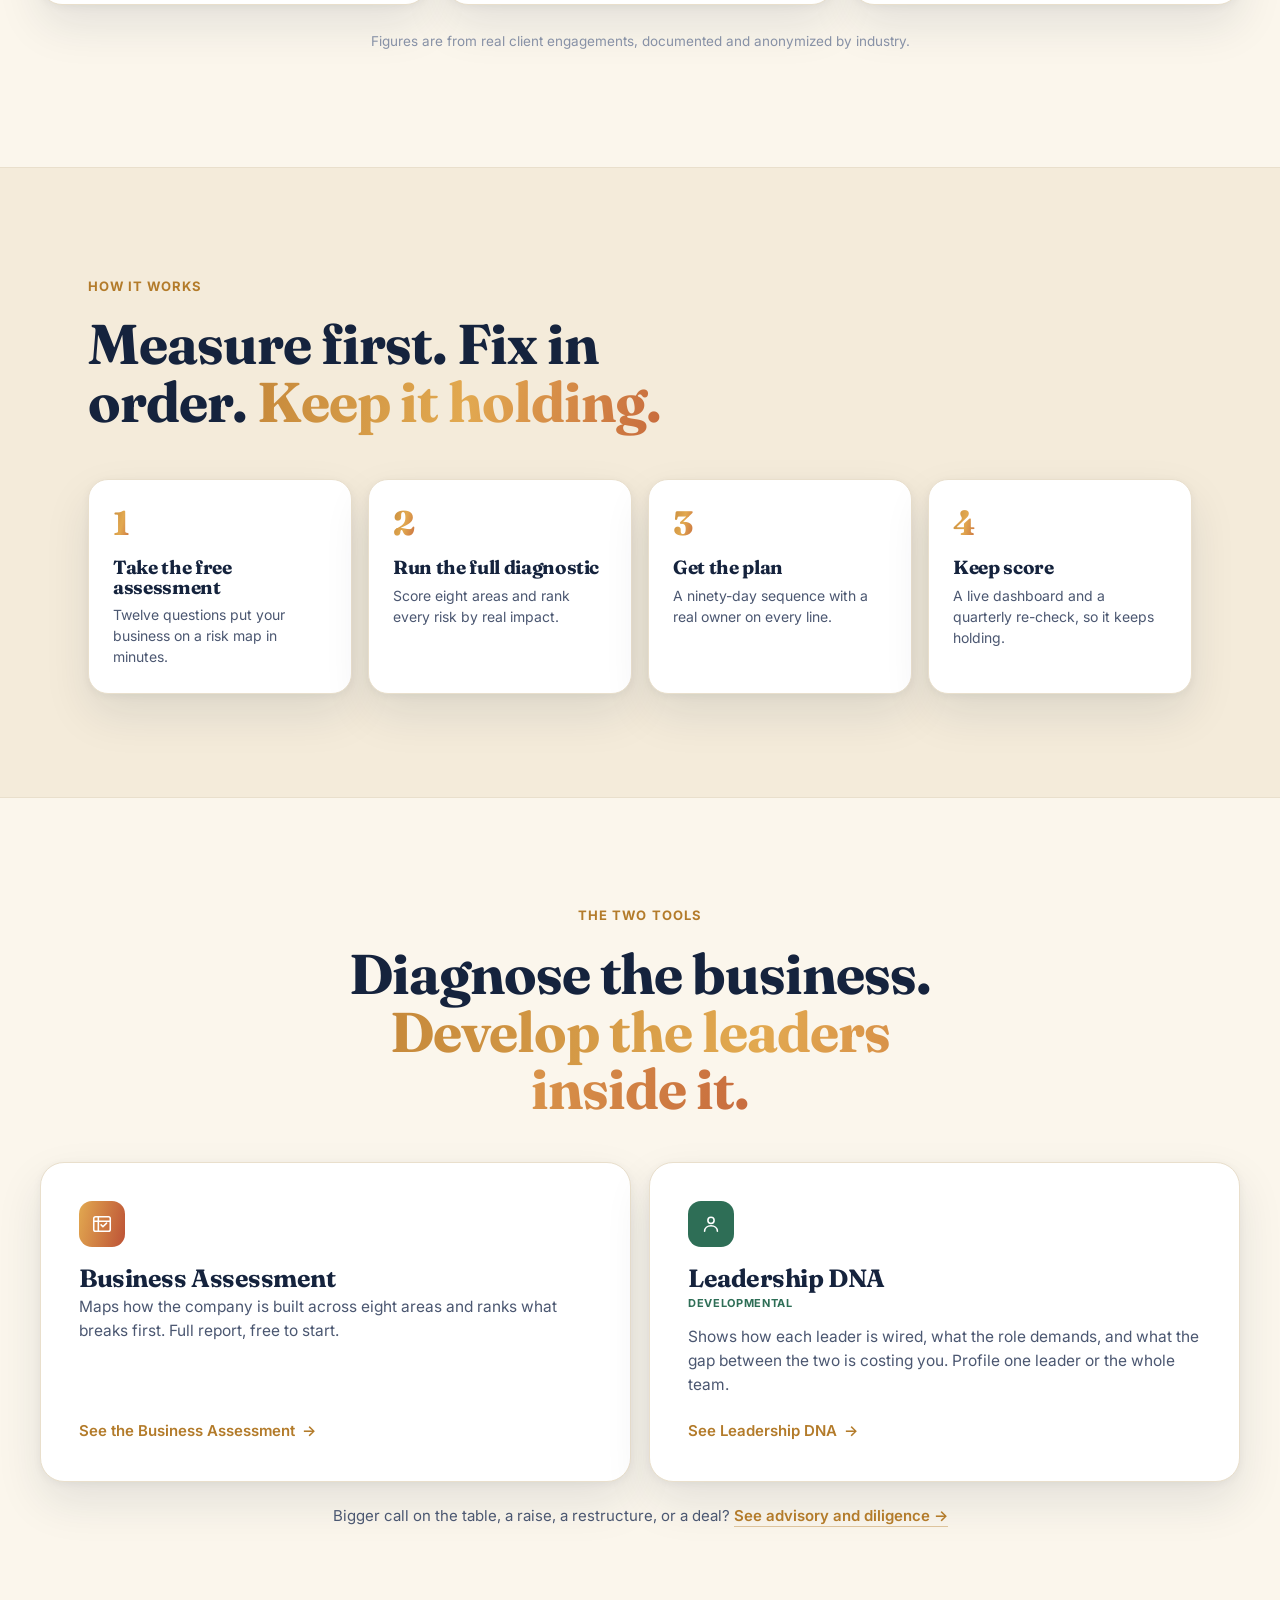
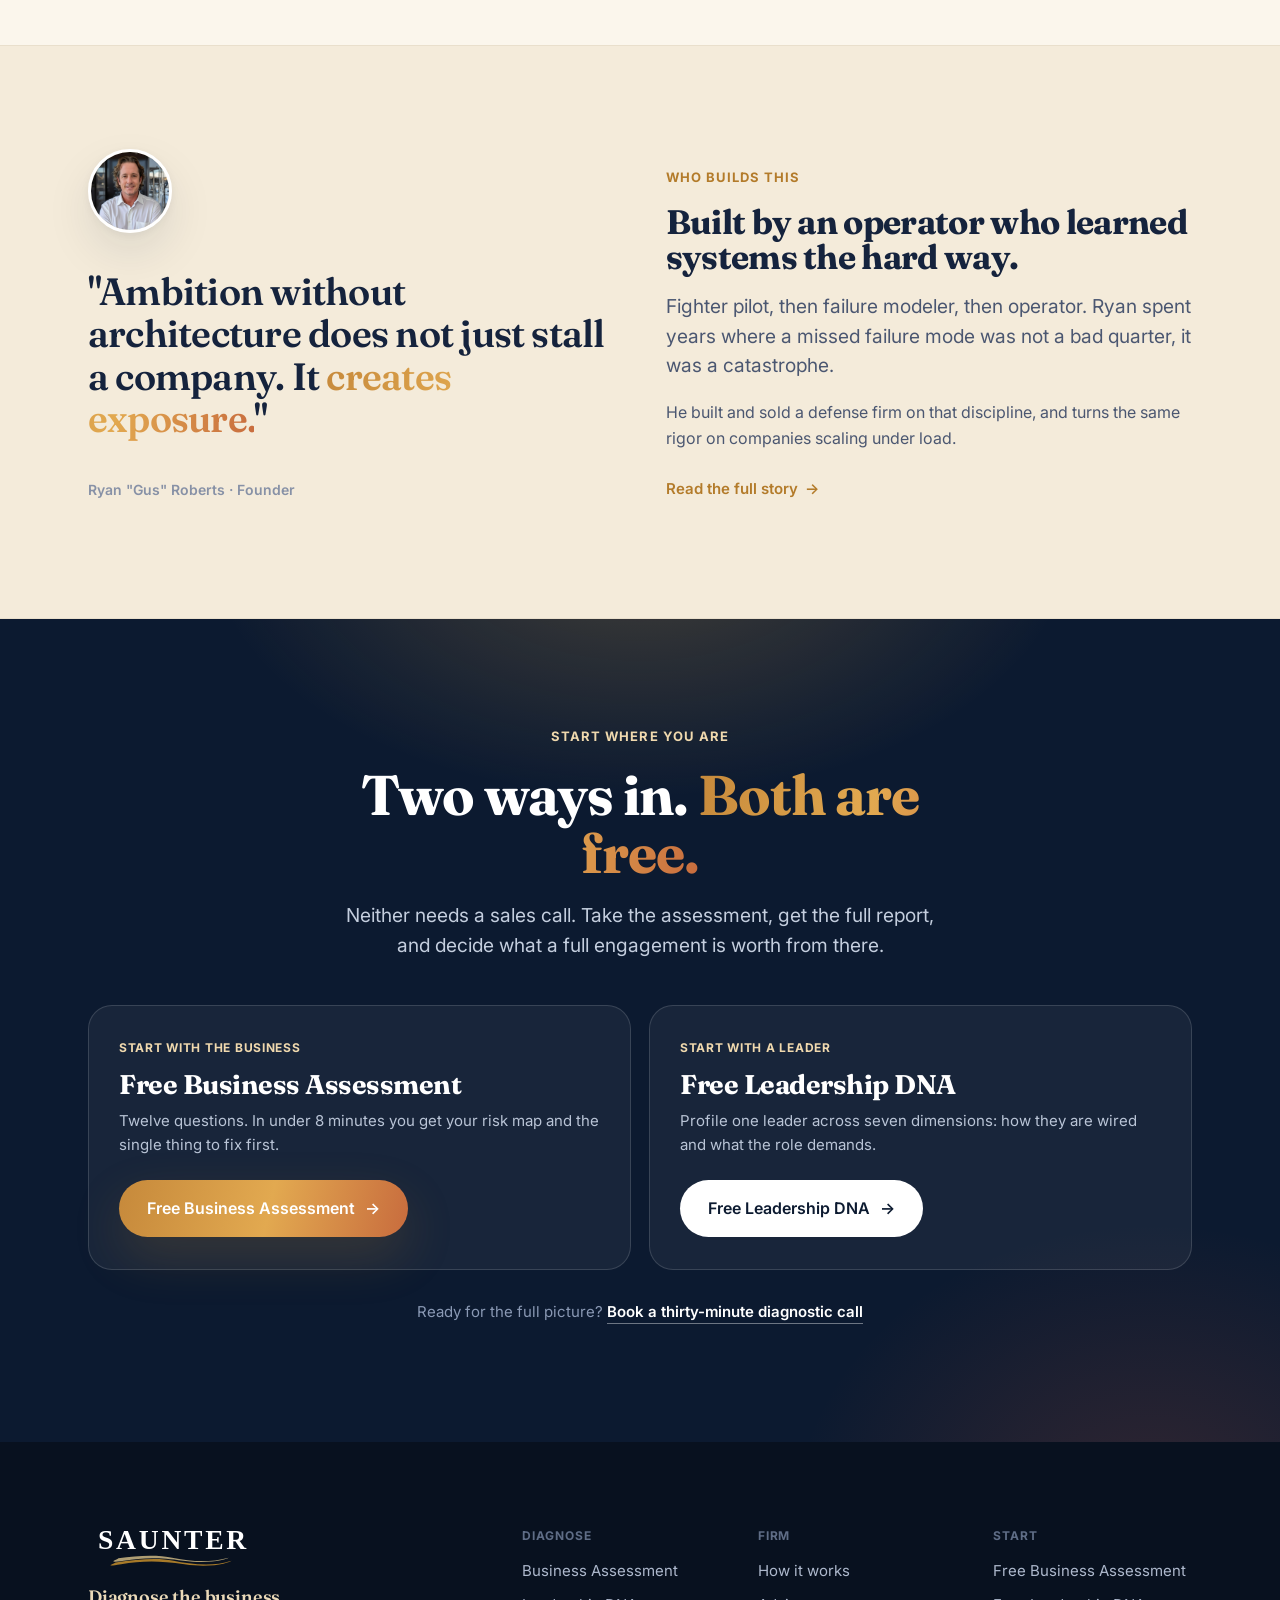
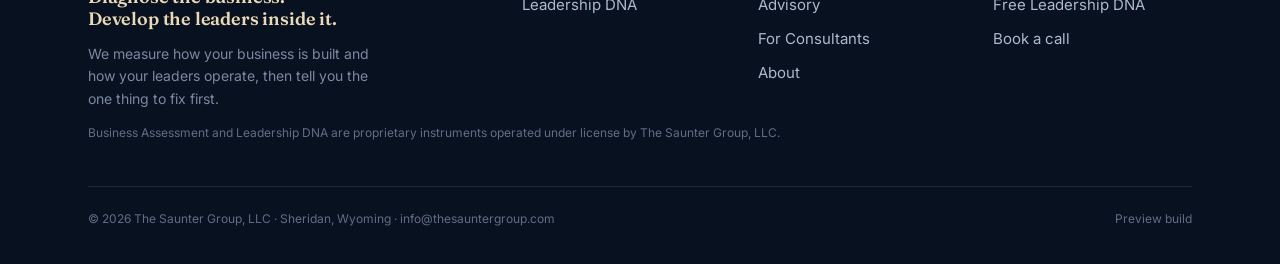
==== commit 97aa50b4: "Add files via upload" ====
--- a/index.html
+++ b/index.html
@@ -296,7 +296,7 @@
       </div>
       <div class="tile tile-brass rev d2">
         <div class="ic"><svg viewBox="0 0 24 24" fill="none"><circle cx="12" cy="8" r="3.4" stroke="#fff" stroke-width="1.8"/><path d="M5 20c0-3.6 3.1-6 7-6s7 2.4 7 6" stroke="#fff" stroke-width="1.8" stroke-linecap="round"/></svg></div>
-        <div><h4>Right leader, right seat</h4><p>See who fits the role their wiring is built for, and who is quietly miscast.</p></div>
+        <div><h4>Right leader, right seat</h4><p>See who fits the role their wiring is built for, and who is miscast.</p></div>
       </div>
       <div class="tile tile-coral rev d3">
         <div class="ic"><svg viewBox="0 0 24 24" fill="none"><path d="M12 3l8 4v5c0 4.4-3.2 7.6-8 9-4.8-1.4-8-4.6-8-9V7l8-4z" stroke="#fff" stroke-width="1.8" stroke-linejoin="round"/></svg></div>
